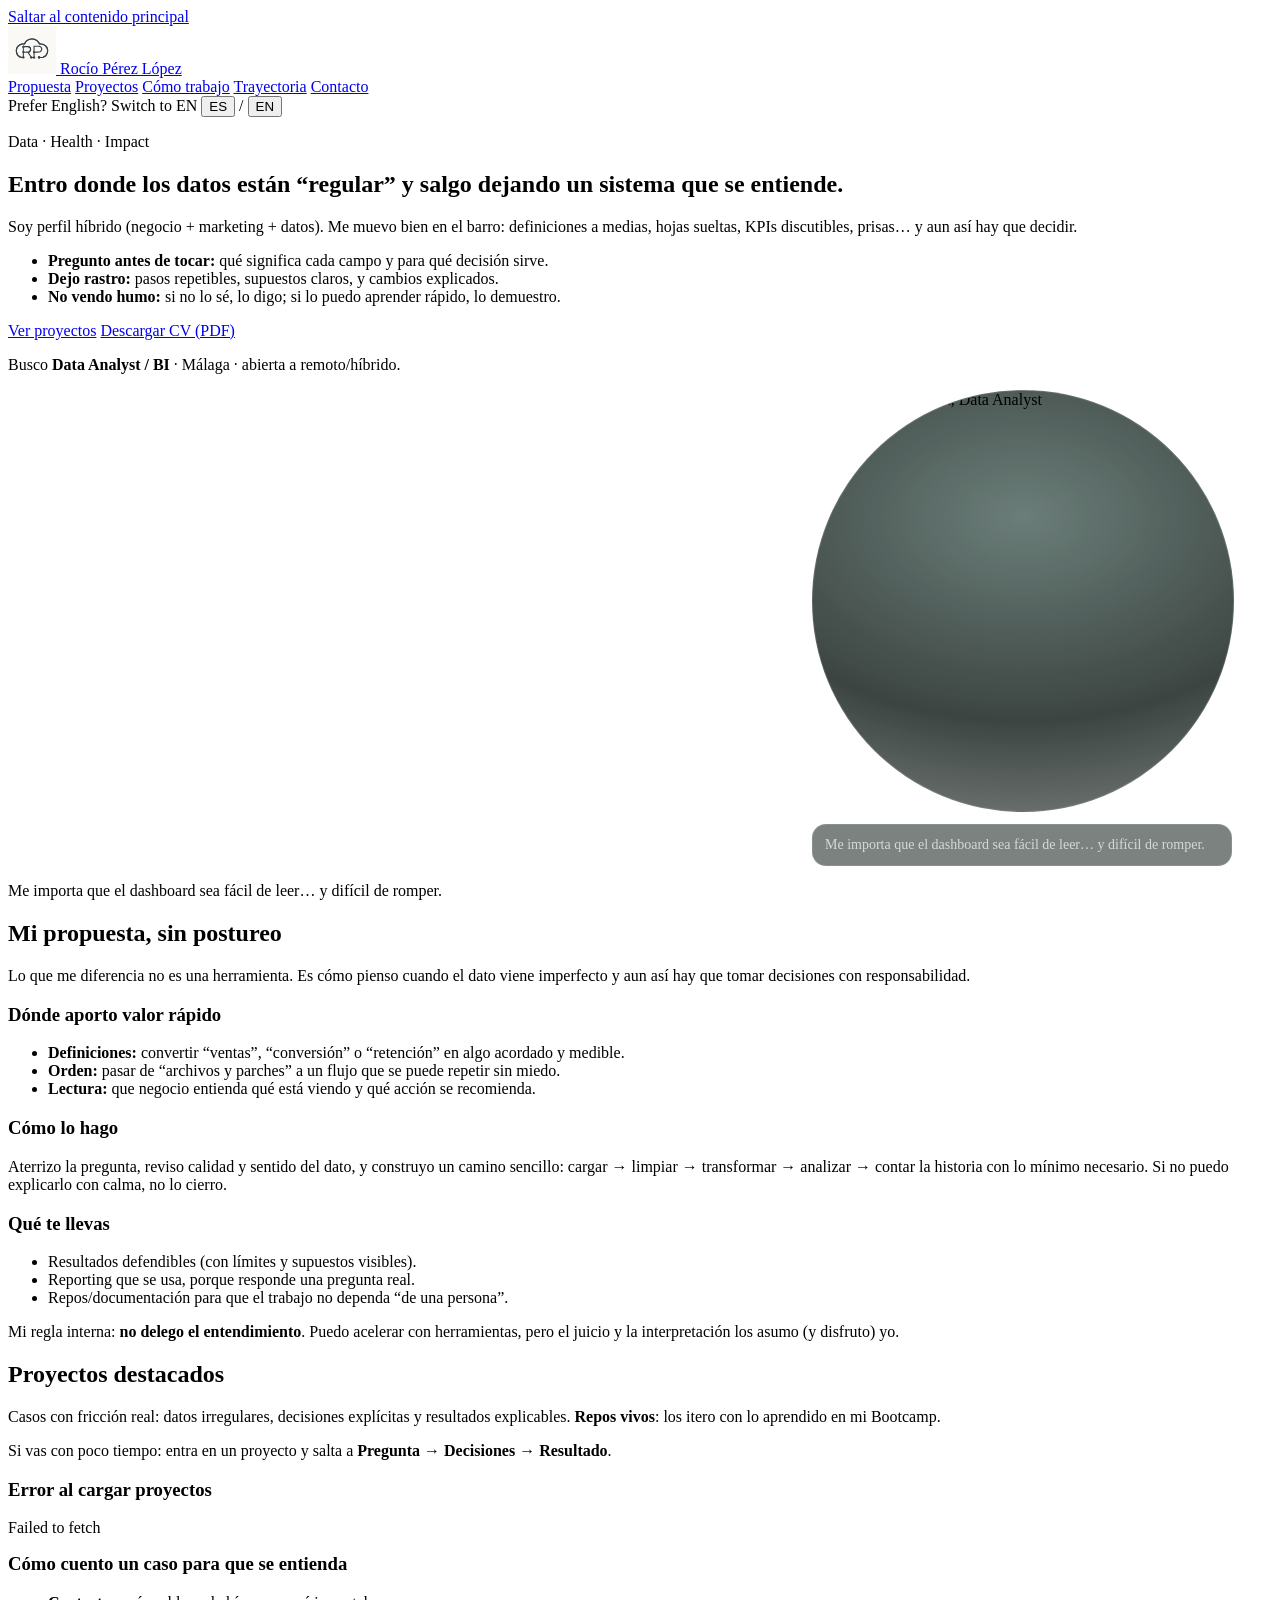
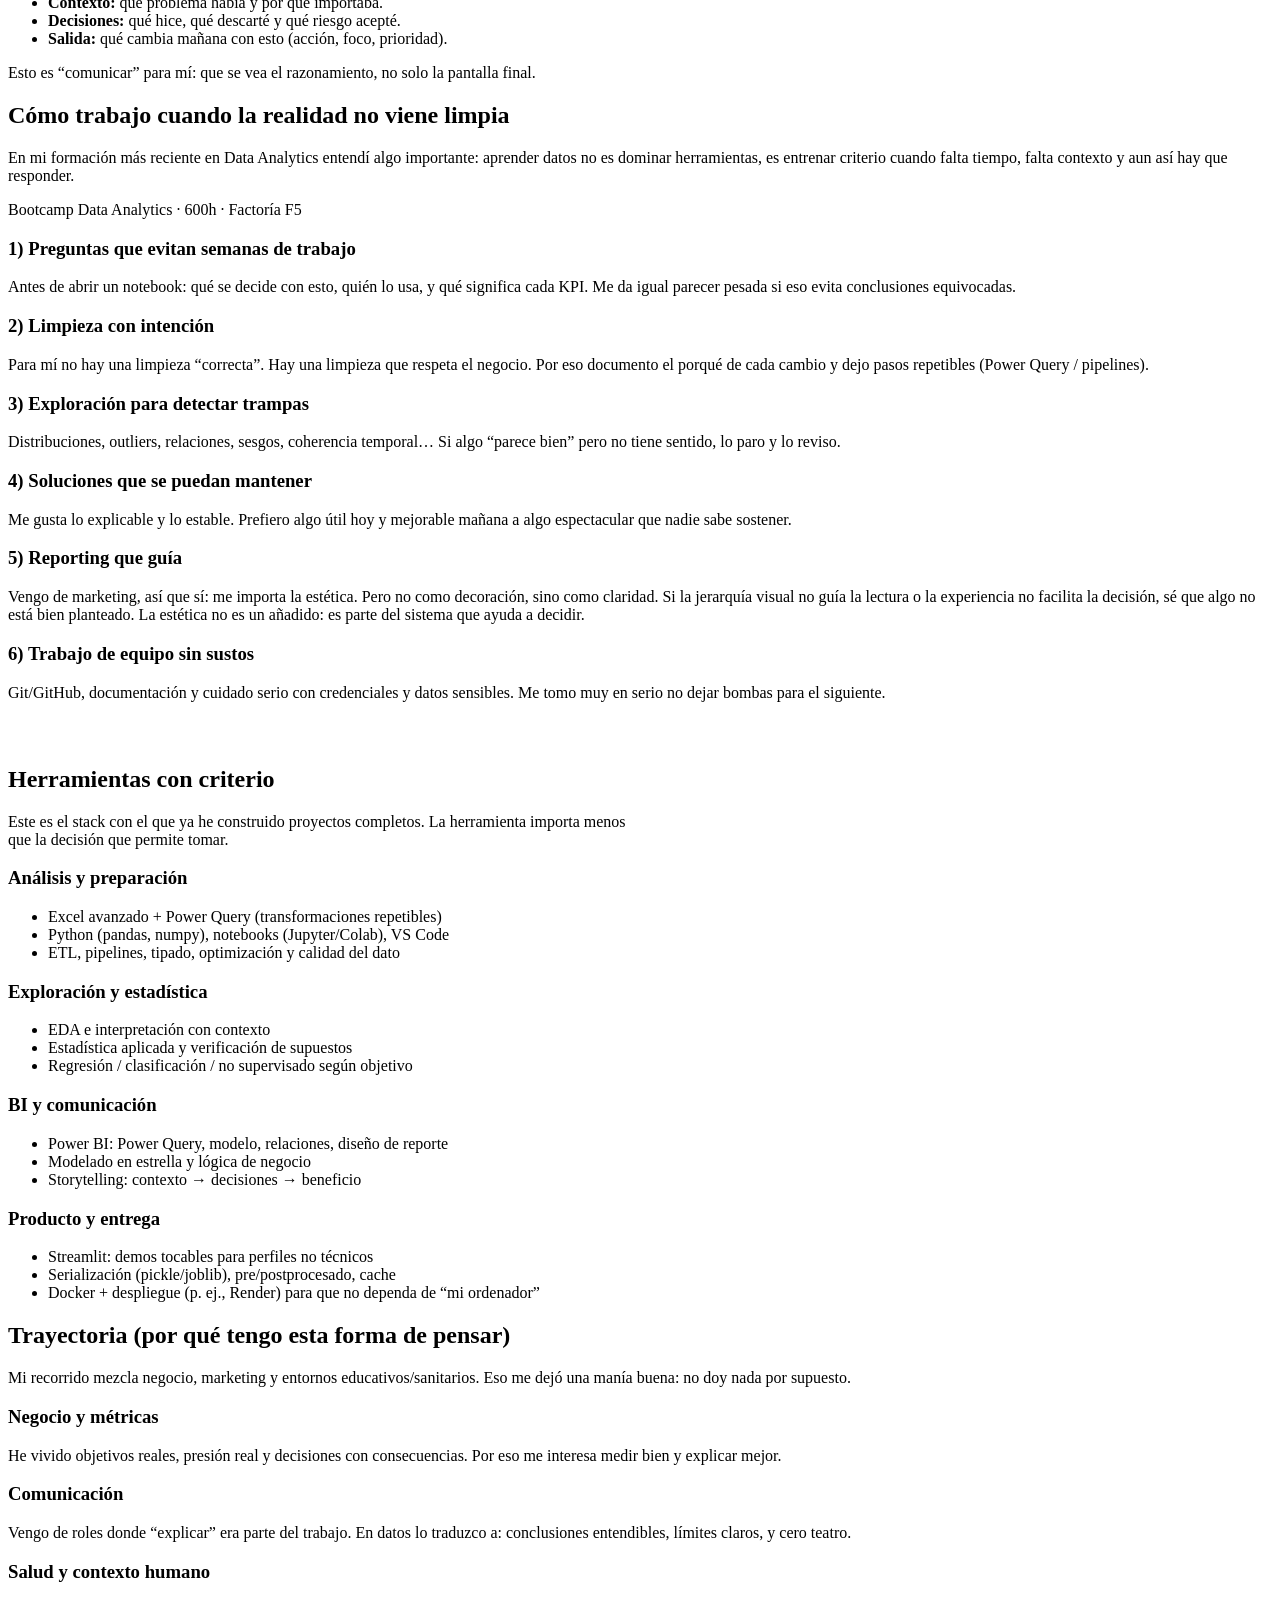
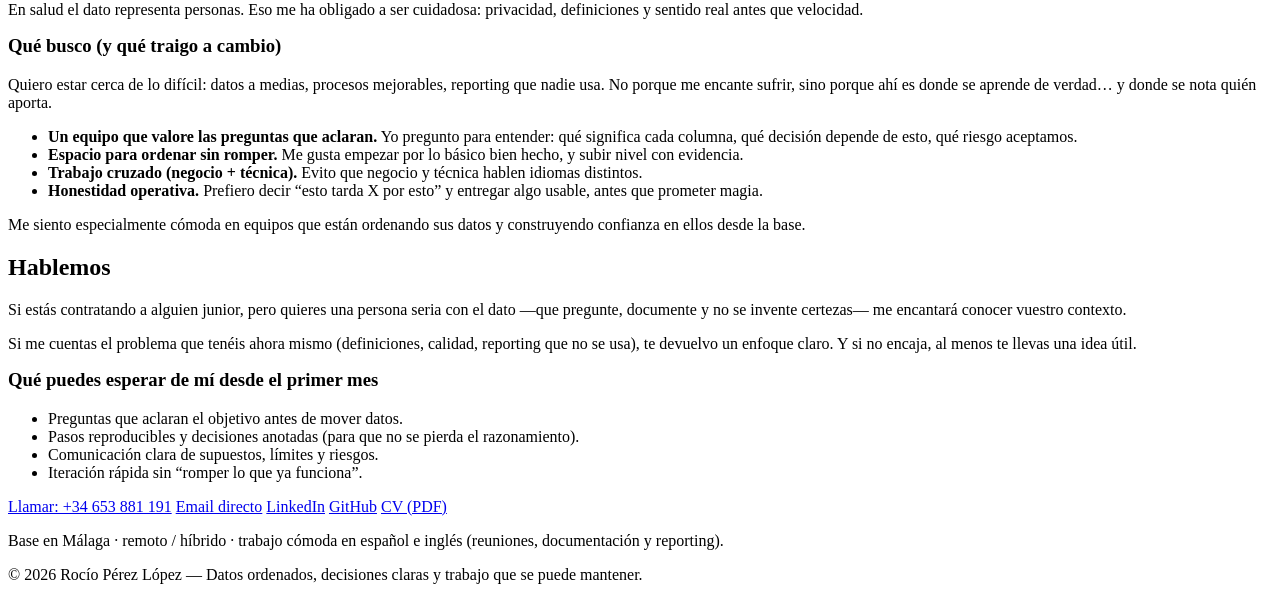
==== index.html @ 05824e70 "revert: restore previous layout structure for stack section" ====
<!doctype html>
<html lang="es" dir="ltr">
<head>
  <meta charset="utf-8" />
  <meta name="viewport" content="width=device-width,initial-scale=1" />

  <!-- Primary SEO -->
<title>Rocío Pérez López | Data & BI · Criterio · Decisión</title>

<meta
  name="description"
  content="Portfolio de Rocío Pérez López. Ordeno datos imperfectos para convertirlos en decisiones claras: definiciones, trazabilidad, reporting usable y entregables mantenibles."
/>

<meta property="og:type" content="website" />
<meta property="og:title" content="Rocío Pérez López | Data & BI · Criterio · Decisión" />
<meta
  property="og:description"
  content="Ordeno datos imperfectos para convertirlos en decisiones claras: definiciones, trazabilidad, reporting usable y entregables mantenibles."
/>
<meta property="og:url" content="https://rociointhecloud.github.io/" />
<meta property="og:image" content="assets/og-rocio-perez.png" />
<meta name="twitter:card" content="summary_large_image" />

  <!-- Fonts -->
  <link rel="preconnect" href="https://fonts.googleapis.com" />
  <link rel="preconnect" href="https://fonts.gstatic.com" crossorigin />
  <link
    href="https://fonts.googleapis.com/css2?family=Inter:wght@400;500;600;700&display=swap"
    rel="stylesheet"
  />

  <!-- Icons -->
  <link rel="icon" href="assets/rocio-data-analytics-logo.png" type="image/png" />
  <link rel="apple-touch-icon" href="assets/rocio-data-analytics-logo.png" />

  <!-- Styles -->
  <link rel="stylesheet" href="styles.css" />

  <!-- Small UX: anchor offset for sticky header -->
  <style>
    :target { scroll-margin-top: 96px; }
  </style>
</head>

<body>
  <a class="skip-link" href="#main" data-i18n="a11y.skip">Saltar al contenido principal</a>

  <header class="site-header" role="banner">
    <nav class="nav" aria-label="Navegación principal">
      <a class="brand" href="#top" aria-label="Ir al inicio" data-i18n-aria="brand.home">
        <picture class="brand-mark" aria-hidden="true">
          <source srcset="assets/rocio-data-analytics-logo.svg" type="image/svg+xml" />
          <img src="assets/rocio-data-analytics-logo.png" alt="" width="48" height="48" />
        </picture>
        <span>Rocío Pérez López</span>
      </a>

      <div class="nav-actions">
        <!-- NAV LINKS -->
        <a class="nav-link" href="#propuesta" data-i18n="nav.propuesta">Propuesta</a>
        <a class="nav-link" href="#proyectos" data-i18n="nav.proyectos">Proyectos</a>
        <a class="nav-link" href="#forma-de-trabajar" data-i18n="nav.comoTrabajo">Cómo trabajo</a>
        <a class="nav-link" href="#trayectoria" data-i18n="nav.trayectoria">Trayectoria</a>
        <a class="nav-link" href="#contacto" data-i18n="nav.contacto">Contacto</a>

        <!-- LANGUAGE SWITCH (visible + accessible) -->
        <div class="lang-switch" role="group" aria-label="Idioma / Language">
          <span class="lang-hint muted microcopy" data-i18n="lang.hint">
            Prefer English? Switch to EN
          </span>

          <button
            type="button"
            class="lang-btn"
            data-lang="es"
            aria-pressed="true"
            aria-label="Cambiar idioma a español"
            data-i18n-aria="lang.toEs"
          >
            ES
          </button>

          <span class="lang-sep" aria-hidden="true">/</span>

          <button
            type="button"
            class="lang-btn"
            data-lang="en"
            aria-pressed="false"
            aria-label="Switch language to English"
            data-i18n-aria="lang.toEn"
          >
            EN
          </button>
        </div>
      </div>
    </nav>
  </header>

  <main id="main" tabindex="-1">

    <!-- HERO -->
    <section id="top" class="section hero" aria-labelledby="hero-title">
      <div class="container hero-grid">

        <div class="hero-left">
          <p class="eyebrow" data-i18n="hero.eyebrow">Data · Health · Impact</p>

          <h1 id="hero-title" class="h1" data-i18n="hero.title">
            Entro donde los datos están “regular” y salgo dejando un sistema que se entiende.
          </h1>

          <p class="lead" data-i18n="hero.lead">
            Soy perfil híbrido (negocio + marketing + datos). Me muevo bien en el barro:
            definiciones a medias, hojas sueltas, KPIs discutibles, prisas… y aun así hay que decidir.
          </p>

          <ul class="hero-highlights" aria-label="Señales rápidas" data-i18n-aria="hero.highlightsLabel">
            <li data-i18n="hero.h1">
              <strong>Pregunto antes de tocar:</strong> qué significa cada campo y para qué decisión sirve.
            </li>
            <li data-i18n="hero.h2">
              <strong>Dejo rastro:</strong> pasos repetibles, supuestos claros, y cambios explicados.
            </li>
            <li data-i18n="hero.h3">
              <strong>No vendo humo:</strong> si no lo sé, lo digo; si lo puedo aprender rápido, lo demuestro.
            </li>
          </ul>

          <div class="cta-row" role="group" aria-label="Acciones principales" data-i18n-aria="hero.ctaLabel">
            <a class="btn btn-primary" href="#proyectos" data-i18n="hero.ctaProjects">Ver proyectos</a>
            <a
              class="btn btn-ghost"
              href="assets/Rocio_Perez_Data_Analyst_CV.pdf"
              target="_blank"
              rel="noopener"
              data-i18n="hero.ctaCv"
            >
              Descargar CV (PDF)
            </a>
          </div>

          <p class="muted microcopy" data-i18n="hero.availability">
            Busco <strong>Data Analyst / BI</strong> · Málaga · abierta a remoto/híbrido.
          </p>
        </div>

        <div class="hero-right">
  <figure class="hero-figure hero-figure--profile">
    <img
      src="assets/rocio-perez-profile.png"
      width="840"
      height="1050"
      alt="Rocío Pérez López, Data Analyst"
      class="profile-photo"
      loading="eager"
      decoding="async"
    />

    <figcaption class="muted microcopy" data-i18n="hero.caption">
      Me importa que el dashboard sea fácil de leer… y difícil de romper.
    </figcaption>
  </figure>
</div>

            <figcaption class="muted microcopy" data-i18n="hero.caption">
              Me importa que el dashboard sea fácil de leer… y difícil de romper.
            </figcaption>
          </figure>
        </div>

      </div>
    </section>

    <!-- PROPUESTA -->
    <section id="propuesta" class="section alt" aria-labelledby="propuesta-title">
      <div class="container">
        <header class="section-head">
          <h2 id="propuesta-title" class="h2" data-i18n="value.title">Mi propuesta, sin postureo</h2>
          <p class="subhead" data-i18n="value.subhead">
            Lo que me diferencia no es una herramienta. Es cómo pienso cuando el dato viene imperfecto
            y aun así hay que tomar decisiones con responsabilidad.
          </p>
        </header>

        <div class="story-grid">

          <article class="card">
            <h3 class="h3" data-i18n="value.card1.title">Dónde aporto valor rápido</h3>
            <ul>
              <li data-i18n="value.card1.li1"><strong>Definiciones:</strong> convertir “ventas”, “conversión” o “retención” en algo acordado y medible.</li>
              <li data-i18n="value.card1.li2"><strong>Orden:</strong> pasar de “archivos y parches” a un flujo que se puede repetir sin miedo.</li>
              <li data-i18n="value.card1.li3"><strong>Lectura:</strong> que negocio entienda qué está viendo y qué acción se recomienda.</li>
            </ul>
          </article>

          <article class="card">
            <h3 class="h3" data-i18n="value.card2.title">Cómo lo hago</h3>
            <p data-i18n="value.card2.body">
              Aterrizo la pregunta, reviso calidad y sentido del dato, y construyo un camino sencillo:
              cargar → limpiar → transformar → analizar → contar la historia con lo mínimo necesario.
              Si no puedo explicarlo con calma, no lo cierro.
            </p>
          </article>

          <article class="card">
            <h3 class="h3" data-i18n="value.card3.title">Qué te llevas</h3>
            <ul>
              <li data-i18n="value.card3.li1">Resultados defendibles (con límites y supuestos visibles).</li>
              <li data-i18n="value.card3.li2">Reporting que se usa, porque responde una pregunta real.</li>
              <li data-i18n="value.card3.li3">Repos/documentación para que el trabajo no dependa “de una persona”.</li>
            </ul>
          </article>

        </div>

        <div class="callout" role="note" aria-label="Principio de trabajo" data-i18n-aria="value.calloutLabel">
          <p class="lead" style="margin:0;" data-i18n="value.callout">
            Mi regla interna: <strong>no delego el entendimiento</strong>.
            Puedo acelerar con herramientas, pero el juicio y la interpretación los asumo (y disfruto) yo.
          </p>
        </div>
      </div>
    </section>

    <!-- PROYECTOS -->
    <section id="proyectos" class="section" aria-labelledby="proyectos-title">
      <div class="container">
        <header class="section-head">
          <h2 id="proyectos-title" class="h2" data-i18n="projects.title">Proyectos destacados</h2>
          <p class="subhead" data-i18n="projects.subhead">
            Casos con fricción real: datos irregulares, decisiones explícitas y resultados explicables.
            <strong>Repos vivos</strong>: los itero con lo aprendido en mi Bootcamp.
          </p>
          <p class="muted microcopy" data-i18n="projects.microcopy">
            Si vas con poco tiempo: entra en un proyecto y salta a <strong>Pregunta → Decisiones → Resultado</strong>.
          </p>
        </header>

        <div id="projectsGrid" class="grid" aria-live="polite"></div>

        <div class="callout" role="note" aria-label="Cómo cuento mis casos" data-i18n-aria="projects.calloutLabel">
          <h3 class="h3" style="margin-top:0;" data-i18n="projects.calloutTitle">Cómo cuento un caso para que se entienda</h3>
          <ul>
            <li data-i18n="projects.calloutLi1"><strong>Contexto:</strong> qué problema había y por qué importaba.</li>
            <li data-i18n="projects.calloutLi2"><strong>Decisiones:</strong> qué hice, qué descarté y qué riesgo acepté.</li>
            <li data-i18n="projects.calloutLi3"><strong>Salida:</strong> qué cambia mañana con esto (acción, foco, prioridad).</li>
          </ul>
          <p class="muted microcopy" style="margin-bottom:0;" data-i18n="projects.calloutNote">
            Esto es “comunicar” para mí: que se vea el razonamiento, no solo la pantalla final.
          </p>
        </div>
      </div>
    </section>

    <!-- CÓMO TRABAJO -->
    <section id="forma-de-trabajar" class="section alt" aria-labelledby="forma-title">
      <div class="container">
        <header class="section-head">
          <h2 id="forma-title" class="h2" data-i18n="work.title">
  Cómo trabajo cuando la realidad no viene limpia
</h2>

<p class="subhead" data-i18n="work.subhead">
  En mi formación más reciente en Data Analytics entendí algo importante:
  aprender datos no es dominar herramientas, es entrenar criterio cuando falta tiempo,
  falta contexto y aun así hay que responder.
</p>

<p class="muted microcopy" data-i18n="work.footnote">
  Bootcamp Data Analytics · 600h · Factoría F5
</p>
        </header>

        <div class="story-grid">

          <article class="card">
            <h3 class="h3" data-i18n="work.card1.title">1) Preguntas que evitan semanas de trabajo</h3>
            <p data-i18n="work.card1.body">
              Antes de abrir un notebook: qué se decide con esto, quién lo usa, y qué significa cada KPI.
              Me da igual parecer pesada si eso evita conclusiones equivocadas.
            </p>
          </article>

          <article class="card">
            <h3 class="h3" data-i18n="work.card2.title">2) Limpieza con intención</h3>
            <p data-i18n="work.card2.body">
              Para mí no hay una limpieza “correcta”. Hay una limpieza que respeta el negocio.
              Por eso documento el porqué de cada cambio y dejo pasos repetibles (Power Query / pipelines).
            </p>
          </article>

          <article class="card">
            <h3 class="h3" data-i18n="work.card3.title">3) Exploración para detectar trampas</h3>
            <p data-i18n="work.card3.body">
              Distribuciones, outliers, relaciones, sesgos, coherencia temporal…
              Si algo “parece bien” pero no tiene sentido, lo paro y lo reviso.
            </p>
          </article>

          <article class="card">
            <h3 class="h3" data-i18n="work.card4.title">4) Soluciones que se puedan mantener</h3>
            <p data-i18n="work.card4.body">
              Me gusta lo explicable y lo estable. Prefiero algo útil hoy y mejorable mañana
              a algo espectacular que nadie sabe sostener.
            </p>
          </article>

          <article class="card">
  <h3 class="h3" data-i18n="work.card5.title">5) Reporting que guía</h3>
  <p data-i18n="work.card5.body">
    Vengo de marketing, así que sí: me importa la estética.
    Pero no como decoración, sino como claridad.
    Si la jerarquía visual no guía la lectura o la experiencia no facilita la decisión,
    sé que algo no está bien planteado.
    La estética no es un añadido: es parte del sistema que ayuda a decidir.
  </p>
</article>

          <article class="card">
            <h3 class="h3" data-i18n="work.card6.title">6) Trabajo de equipo sin sustos</h3>
            <p data-i18n="work.card6.body">
              Git/GitHub, documentación y cuidado serio con credenciales y datos sensibles.
              Me tomo muy en serio no dejar bombas para el siguiente.
            </p>
          </article>

        </div>
      </div>
    </section>

    <h2 id="stack-title" class="h2">
  Herramientas con criterio
</h2>

<p class="subhead">
  Este es el stack con el que ya he construido proyectos completos.
  La herramienta importa menos que la decisión que permite tomar.
</p>

        <div class="story-grid">

          <article class="card">
            <h3 class="h3" data-i18n="stack.card1.title">Análisis y preparación</h3>
            <ul>
              <li data-i18n="stack.card1.li1">Excel avanzado + Power Query (transformaciones repetibles)</li>
              <li data-i18n="stack.card1.li2">Python (pandas, numpy), notebooks (Jupyter/Colab), VS Code</li>
              <li data-i18n="stack.card1.li3">ETL, pipelines, tipado, optimización y calidad del dato</li>
            </ul>
          </article>

          <article class="card">
            <h3 class="h3" data-i18n="stack.card2.title">Exploración y estadística</h3>
            <ul>
              <li data-i18n="stack.card2.li1">EDA e interpretación con contexto</li>
              <li data-i18n="stack.card2.li2">Estadística aplicada y verificación de supuestos</li>
              <li data-i18n="stack.card2.li3">Regresión / clasificación / no supervisado según objetivo</li>
            </ul>
          </article>

          <article class="card">
            <h3 class="h3" data-i18n="stack.card3.title">BI y comunicación</h3>
            <ul>
              <li data-i18n="stack.card3.li1">Power BI: Power Query, modelo, relaciones, diseño de reporte</li>
              <li data-i18n="stack.card3.li2">Modelado en estrella y lógica de negocio</li>
              <li data-i18n="stack.card3.li3">Storytelling: contexto → decisiones → beneficio</li>
            </ul>
          </article>

          <article class="card">
            <h3 class="h3" data-i18n="stack.card4.title">Producto y entrega</h3>
            <ul>
              <li data-i18n="stack.card4.li1">Streamlit: demos tocables para perfiles no técnicos</li>
              <li data-i18n="stack.card4.li2">Serialización (pickle/joblib), pre/postprocesado, cache</li>
              <li data-i18n="stack.card4.li3">Docker + despliegue (p. ej., Render) para que no dependa de “mi ordenador”</li>
            </ul>
          </article>

        </div>
      </div>
    </section>

    <!-- TRAYECTORIA -->
    <section id="trayectoria" class="section alt" aria-labelledby="trayectoria-title">
      <div class="container">
        <header class="section-head">
          <h2 id="trayectoria-title" class="h2" data-i18n="story.title">Trayectoria (por qué tengo esta forma de pensar)</h2>
          <p class="subhead" data-i18n="story.subhead">
            Mi recorrido mezcla negocio, marketing y entornos educativos/sanitarios.
            Eso me dejó una manía buena: no doy nada por supuesto.
          </p>
        </header>

        <div class="story-grid">
          <article class="card">
            <h3 class="h3" data-i18n="story.card1.title">Negocio y métricas</h3>
            <p data-i18n="story.card1.body">
              He vivido objetivos reales, presión real y decisiones con consecuencias.
              Por eso me interesa medir bien y explicar mejor.
            </p>
          </article>

          <article class="card">
            <h3 class="h3" data-i18n="story.card2.title">Comunicación</h3>
            <p data-i18n="story.card2.body">
              Vengo de roles donde “explicar” era parte del trabajo.
              En datos lo traduzco a: conclusiones entendibles, límites claros, y cero teatro.
            </p>
          </article>

          <article class="card">
            <h3 class="h3" data-i18n="story.card3.title">Salud y contexto humano</h3>
            <p data-i18n="story.card3.body">
              En salud el dato representa personas. Eso me ha obligado a ser cuidadosa:
              privacidad, definiciones y sentido real antes que velocidad.
            </p>
          </article>
        </div>

        <div class="callout" role="note" aria-label="Lo que busco en mi siguiente equipo" data-i18n-aria="story.calloutLabel">
          <h3 class="h3" style="margin-top:0;" data-i18n="story.calloutTitle">Qué busco (y qué traigo a cambio)</h3>

          <p class="lead" style="margin:0 0 10px 0;" data-i18n="story.calloutLead">
            Quiero estar cerca de lo difícil: datos a medias, procesos mejorables, reporting que nadie usa.
            No porque me encante sufrir, sino porque ahí es donde se aprende de verdad… y donde se nota quién aporta.
          </p>

          <ul>
            <li data-i18n="story.calloutLi1">
              <strong>Un equipo que valore las preguntas que aclaran.</strong>
              Yo pregunto para entender: qué significa cada columna, qué decisión depende de esto, qué riesgo aceptamos.
            </li>
            <li data-i18n="story.calloutLi2">
              <strong>Espacio para ordenar sin romper.</strong>
              Me gusta empezar por lo básico bien hecho, y subir nivel con evidencia.
            </li>
            <li data-i18n="story.calloutLi3">
              <strong>Trabajo cruzado (negocio + técnica).</strong>
              Evito que negocio y técnica hablen idiomas distintos.
            </li>
            <li data-i18n="story.calloutLi4">
              <strong>Honestidad operativa.</strong>
              Prefiero decir “esto tarda X por esto” y entregar algo usable, antes que prometer magia.
            </li>
          </ul>

          <p class="muted microcopy" style="margin:10px 0 0 0;" data-i18n="story.calloutNote">
            Me siento especialmente cómoda en equipos que están ordenando sus datos y construyendo confianza en ellos desde la base.
          </p>
        </div>
      </div>
    </section>

    <!-- CONTACTO -->
    <section id="contacto" class="section" aria-labelledby="contacto-title">
      <div class="container">
        <header class="section-head">
          <h2 id="contacto-title" class="h2" data-i18n="contact.title">Hablemos</h2>

          <p class="subhead" data-i18n="contact.subhead">
            Si estás contratando a alguien junior, pero quieres una persona seria con el dato —que pregunte,
            documente y no se invente certezas— me encantará conocer vuestro contexto.
          </p>

          <p class="muted microcopy" data-i18n="contact.microcopy">
            Si me cuentas el problema que tenéis ahora mismo (definiciones, calidad, reporting que no se usa),
            te devuelvo un enfoque claro. Y si no encaja, al menos te llevas una idea útil.
          </p>
        </header>

        <div class="callout" role="note" aria-label="Desde el primer mes" data-i18n-aria="contact.calloutLabel">
          <h3 class="h3" style="margin-top:0;" data-i18n="contact.calloutTitle">Qué puedes esperar de mí desde el primer mes</h3>
          <ul>
            <li data-i18n="contact.calloutLi1">Preguntas que aclaran el objetivo antes de mover datos.</li>
            <li data-i18n="contact.calloutLi2">Pasos reproducibles y decisiones anotadas (para que no se pierda el razonamiento).</li>
            <li data-i18n="contact.calloutLi3">Comunicación clara de supuestos, límites y riesgos.</li>
            <li data-i18n="contact.calloutLi4">Iteración rápida sin “romper lo que ya funciona”.</li>
          </ul>
        </div>

        <div class="contact-row" role="group" aria-label="Enlaces de contacto" data-i18n-aria="contact.linksLabel">
          <a class="btn btn-primary" href="tel:+34653881191" data-i18n="contact.call">Llamar: +34 653 881 191</a>
          <a class="btn btn-ghost" href="mailto:rociointhecloud@gmail.com" data-i18n="contact.email">Email directo</a>
          <a class="btn btn-ghost" href="https://www.linkedin.com/in/rperezlopez" target="_blank" rel="noopener" data-i18n="contact.linkedin">LinkedIn</a>
          <a class="btn btn-ghost" href="https://github.com/Rociointhecloud" target="_blank" rel="noopener" data-i18n="contact.github">GitHub</a>
          <a class="btn btn-ghost" href="assets/Rocio_Perez_Data_Analyst_CV.pdf" target="_blank" rel="noopener" data-i18n="contact.cv">CV (PDF)</a>
        </div>

        <p class="muted microcopy" style="margin-top:16px;" data-i18n="contact.footerNote">
          Base en Málaga · remoto / híbrido · trabajo cómoda en español e inglés (reuniones, documentación y reporting).
        </p>
      </div>
    </section>

  </main>

  <footer class="site-footer" role="contentinfo">
    <div class="container footer-inner">
      <p class="muted">
        © <span id="year"></span>
        <span data-i18n="footer.line">Rocío Pérez López — Datos ordenados, decisiones claras y trabajo que se puede mantener.</span>
      </p>
    </div>
  </footer>

  <script src="script.js" defer></script>
  <script>
    (function () {
      var el = document.getElementById("year");
      if (el) el.textContent = String(new Date().getFullYear());
    })();
  </script>
</body>
</html>
---- styles.css ----
/* 1) Stack ("Herramientas"): como no está dentro de .section, le doy aire */
#stack-title{
  margin-top: 64px;
}
#stack-title + .subhead{
  margin-top: 10px;
  margin-bottom: 18px;
  max-width: 78ch;
}

/* 2) HERO profile: que el caption no se recorte y el layout sea estable */
.hero-figure--profile{
  overflow: visible;
  max-width: 420px;
  margin-left: auto;
}

/* Contenedor circular: ya que uso <img> directo */
.hero-figure--profile picture,
.hero-figure--profile > img.profile-photo{
  display: block;
  width: min(360px, 100%);
  margin-left: auto;
  border-radius: 999px;
}

/* Como hay <picture>, lo convierto en burbuja */
.hero-figure--profile picture{
  overflow: hidden;
  border: 1px solid rgba(234,243,240,.14);
  background:
    radial-gradient(520px 340px at 50% 30%, rgba(47,111,94,.22), rgba(18,28,25,.60) 60%, rgba(18,28,25,0) 100%),
    rgba(18,28,25,.55);
  box-shadow: var(--shadow);
}

/* Imagen circular */
.hero-figure--profile img.profile-photo{
  width: 100%;
  height: auto;
  aspect-ratio: 1 / 1;
  object-fit: cover;
  border-radius: 999px;
  padding: 0;
  background:
    radial-gradient(520px 340px at 50% 30%, rgba(47,111,94,.18), transparent 60%);
}

/* Si NO hay <picture>, aplicamos el borde/sombra al propio <img> */
.hero-figure--profile > img.profile-photo{
  border: 1px solid rgba(234,243,240,.14);
  box-shadow: var(--shadow);
  background:
    radial-gradient(520px 340px at 50% 30%, rgba(47,111,94,.22), rgba(18,28,25,.60) 60%, rgba(18,28,25,0) 100%),
    rgba(18,28,25,.55);
}

/* Caption legible y no “tapado” */
.hero-figure--profile figcaption{
  margin-top: 12px;
  padding: 10px 12px;
  border-radius: 14px;
  border: 1px solid rgba(234,243,240,.12);
  background: rgba(18,28,25,.55);
  font-size: 14px;
  line-height: 1.45;
  color: rgba(234,243,240,.78);
}

/* Mobile: centrar */
@media (max-width: 920px){
  .hero-figure--profile{
    margin: 0 auto;
    max-width: 360px;
  }

  .hero-figure--profile picture,
  .hero-figure--profile > img.profile-photo{
    margin: 0 auto;
  }
}
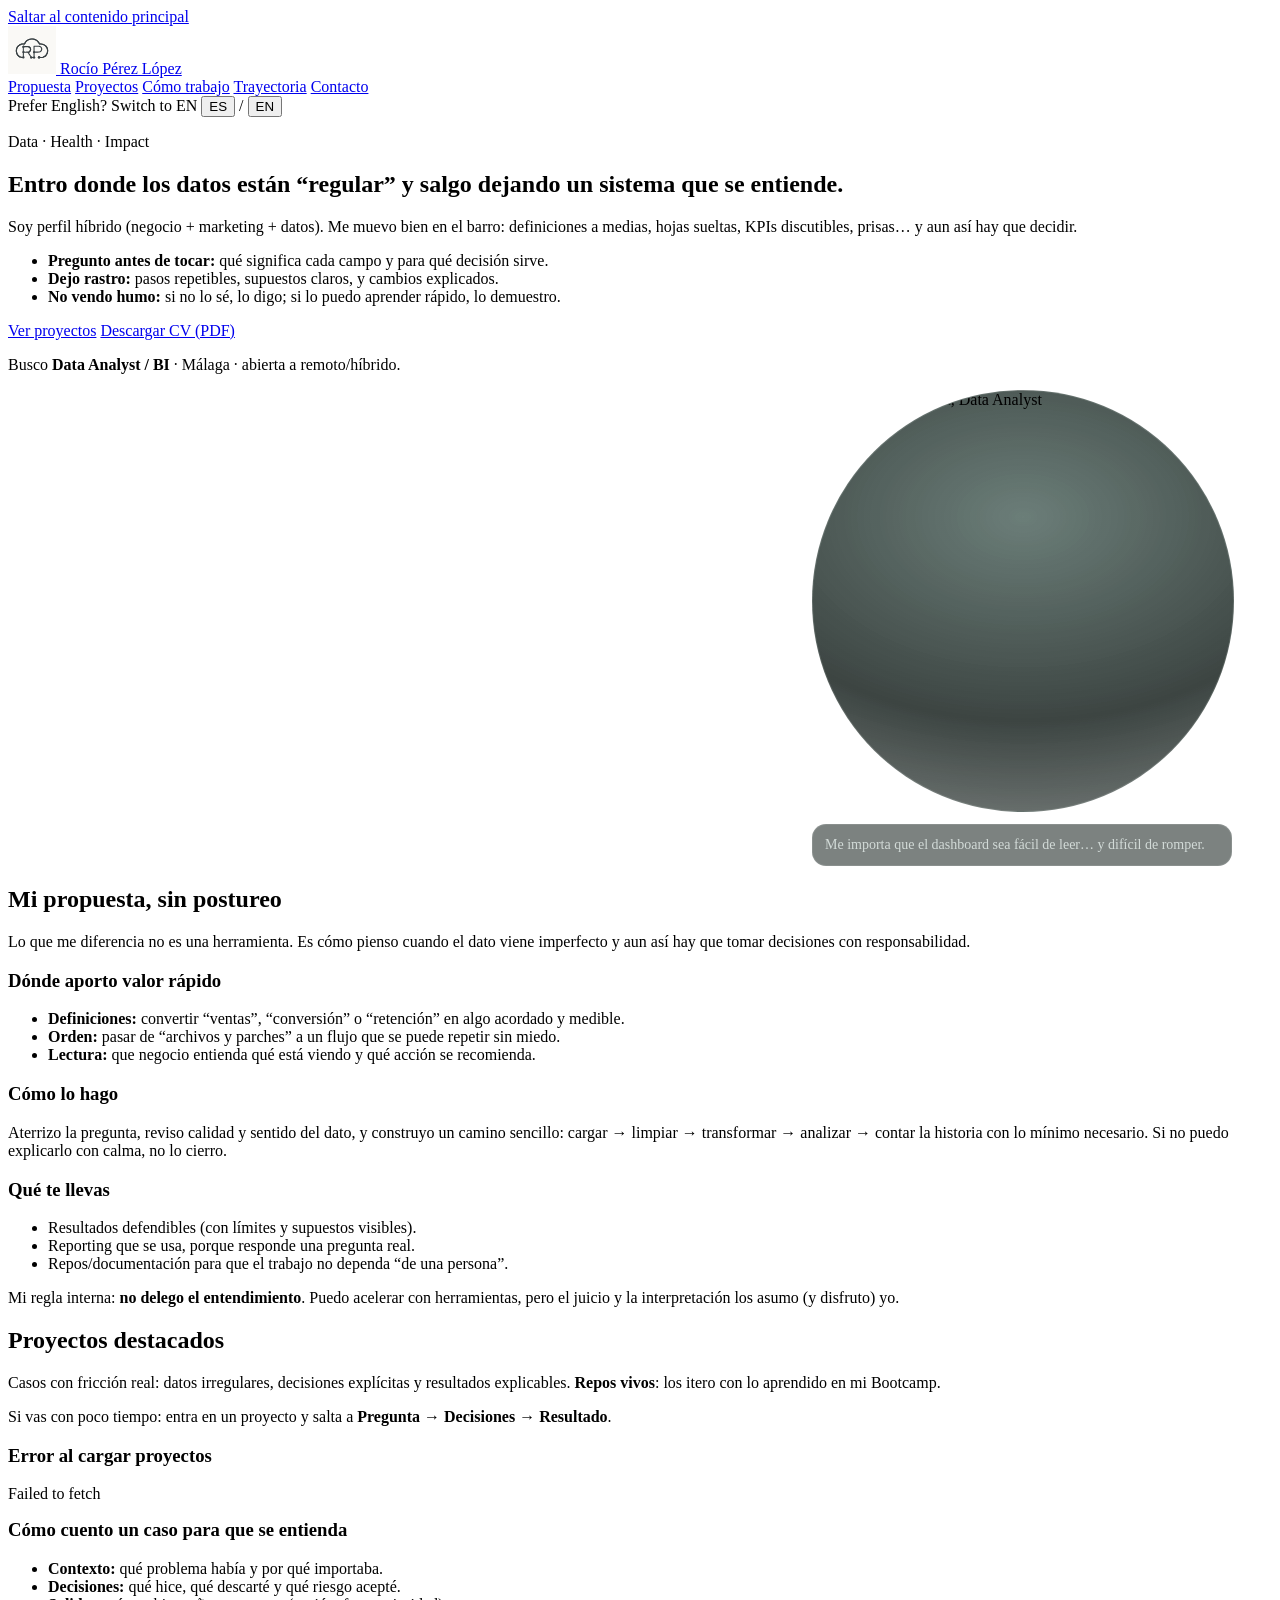
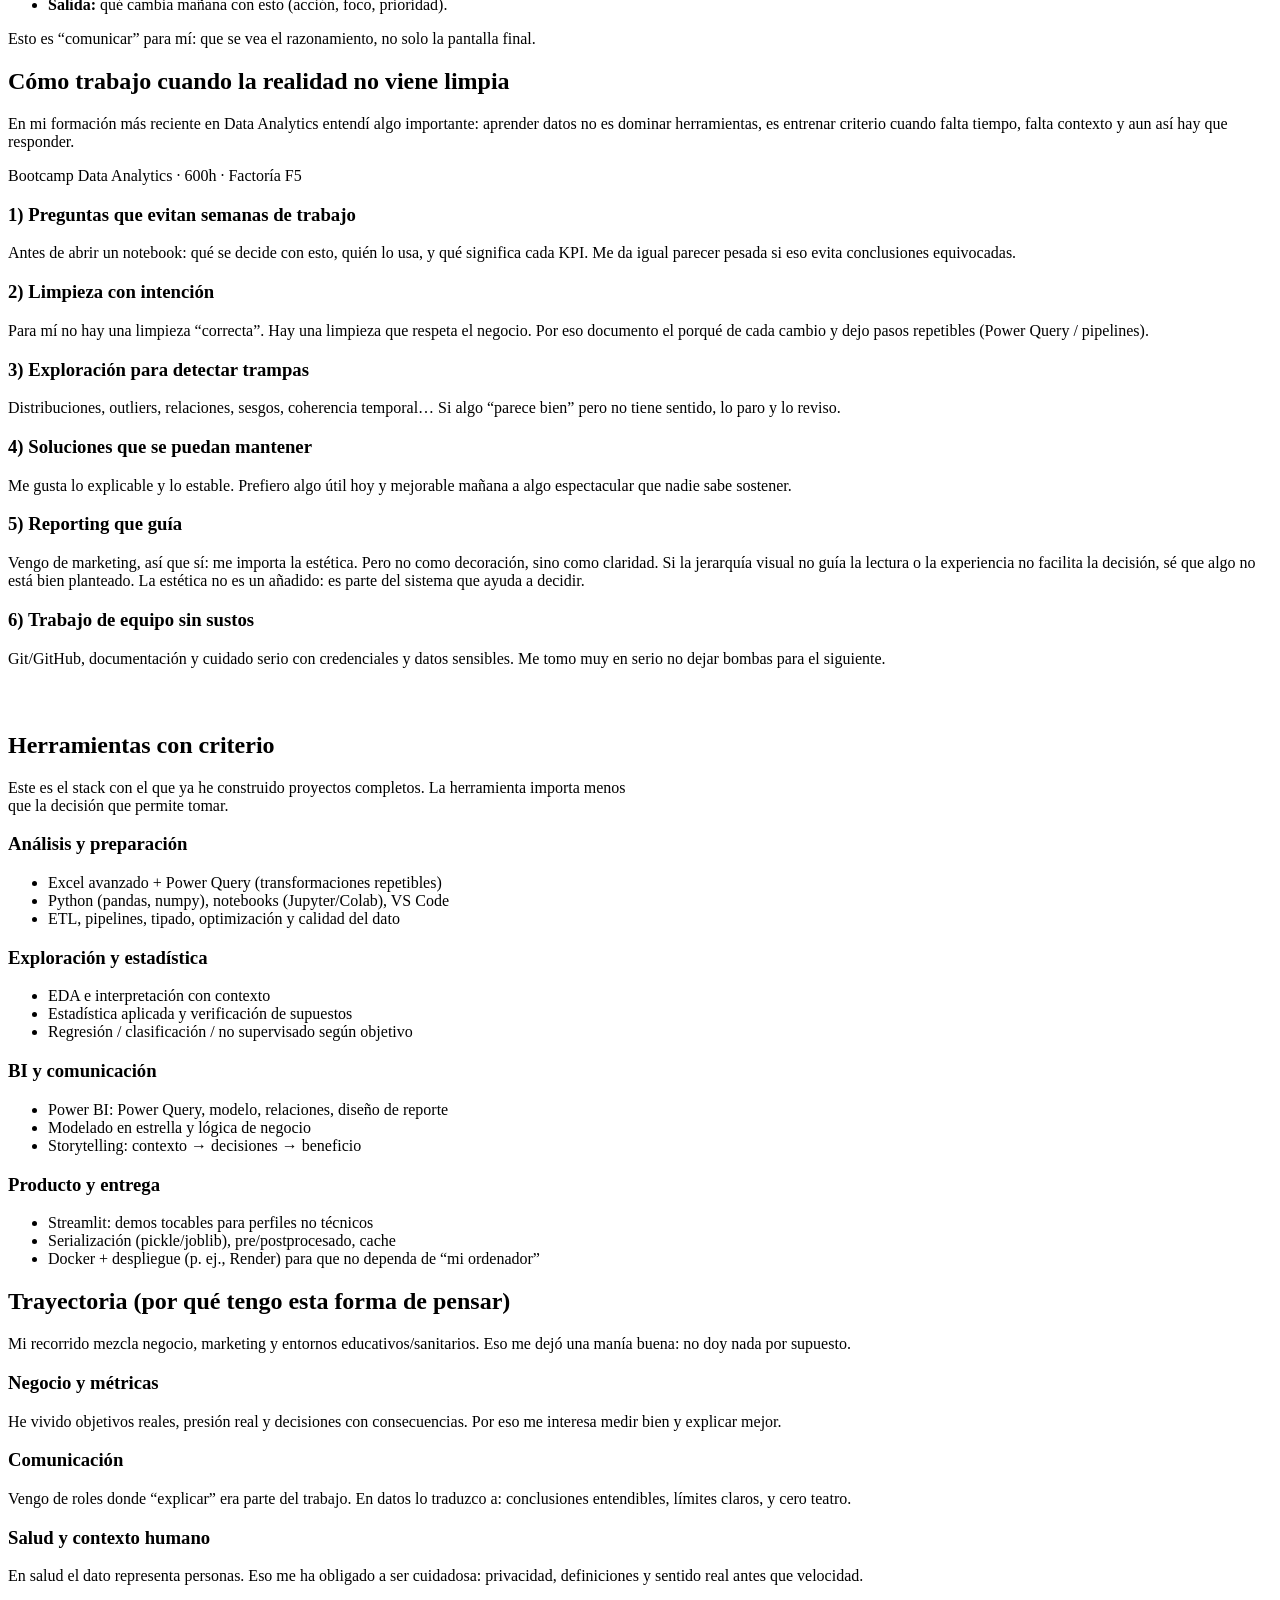
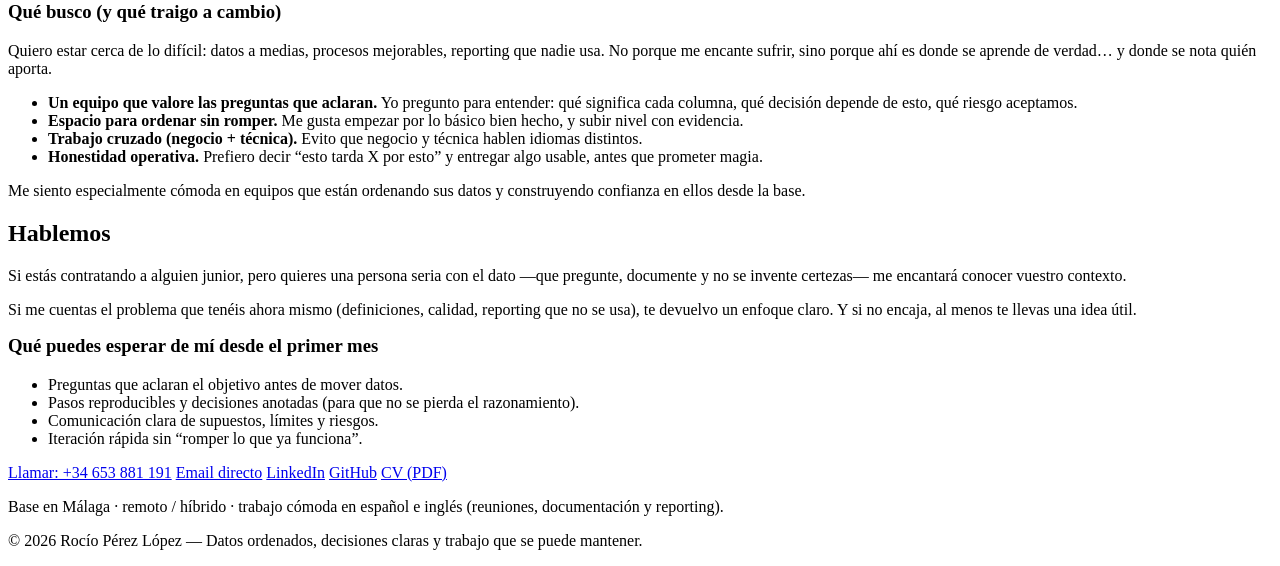
==== commit 258d771d: "fix(layout): repair broken hero markup structure" ====
--- a/index.html
+++ b/index.html
@@ -164,12 +164,6 @@
   </figure>
 </div>
 
-            <figcaption class="muted microcopy" data-i18n="hero.caption">
-              Me importa que el dashboard sea fácil de leer… y difícil de romper.
-            </figcaption>
-          </figure>
-        </div>
-
       </div>
     </section>
 
@@ -330,56 +324,55 @@
       </div>
     </section>
 
-    <h2 id="stack-title" class="h2">
-  Herramientas con criterio
-</h2>
-
-<p class="subhead">
-  Este es el stack con el que ya he construido proyectos completos.
-  La herramienta importa menos que la decisión que permite tomar.
-</p>
-
-        <div class="story-grid">
-
-          <article class="card">
-            <h3 class="h3" data-i18n="stack.card1.title">Análisis y preparación</h3>
-            <ul>
-              <li data-i18n="stack.card1.li1">Excel avanzado + Power Query (transformaciones repetibles)</li>
-              <li data-i18n="stack.card1.li2">Python (pandas, numpy), notebooks (Jupyter/Colab), VS Code</li>
-              <li data-i18n="stack.card1.li3">ETL, pipelines, tipado, optimización y calidad del dato</li>
-            </ul>
-          </article>
-
-          <article class="card">
-            <h3 class="h3" data-i18n="stack.card2.title">Exploración y estadística</h3>
-            <ul>
-              <li data-i18n="stack.card2.li1">EDA e interpretación con contexto</li>
-              <li data-i18n="stack.card2.li2">Estadística aplicada y verificación de supuestos</li>
-              <li data-i18n="stack.card2.li3">Regresión / clasificación / no supervisado según objetivo</li>
-            </ul>
-          </article>
-
-          <article class="card">
-            <h3 class="h3" data-i18n="stack.card3.title">BI y comunicación</h3>
-            <ul>
-              <li data-i18n="stack.card3.li1">Power BI: Power Query, modelo, relaciones, diseño de reporte</li>
-              <li data-i18n="stack.card3.li2">Modelado en estrella y lógica de negocio</li>
-              <li data-i18n="stack.card3.li3">Storytelling: contexto → decisiones → beneficio</li>
-            </ul>
-          </article>
-
-          <article class="card">
-            <h3 class="h3" data-i18n="stack.card4.title">Producto y entrega</h3>
-            <ul>
-              <li data-i18n="stack.card4.li1">Streamlit: demos tocables para perfiles no técnicos</li>
-              <li data-i18n="stack.card4.li2">Serialización (pickle/joblib), pre/postprocesado, cache</li>
-              <li data-i18n="stack.card4.li3">Docker + despliegue (p. ej., Render) para que no dependa de “mi ordenador”</li>
-            </ul>
-          </article>
-
-        </div>
-      </div>
-    </section>
+    <section id="herramientas" class="section" aria-labelledby="stack-title">
+  <div class="container">
+    <header class="section-head">
+      <h2 id="stack-title" class="h2" data-i18n="stack.title">Herramientas con criterio</h2>
+      <p class="subhead" data-i18n="stack.subhead">
+        Este es el stack con el que ya he construido proyectos completos.
+        La herramienta importa menos que la decisión que permite tomar.
+      </p>
+    </header>
+
+    <div class="story-grid">
+      <article class="card">
+        <h3 class="h3" data-i18n="stack.card1.title">Análisis y preparación</h3>
+        <ul>
+          <li data-i18n="stack.card1.li1">Excel avanzado + Power Query (transformaciones repetibles)</li>
+          <li data-i18n="stack.card1.li2">Python (pandas, numpy), notebooks (Jupyter/Colab), VS Code</li>
+          <li data-i18n="stack.card1.li3">ETL, pipelines, tipado, optimización y calidad del dato</li>
+        </ul>
+      </article>
+
+      <article class="card">
+        <h3 class="h3" data-i18n="stack.card2.title">Exploración y estadística</h3>
+        <ul>
+          <li data-i18n="stack.card2.li1">EDA e interpretación con contexto</li>
+          <li data-i18n="stack.card2.li2">Estadística aplicada y verificación de supuestos</li>
+          <li data-i18n="stack.card2.li3">Regresión / clasificación / no supervisado según objetivo</li>
+        </ul>
+      </article>
+
+      <article class="card">
+        <h3 class="h3" data-i18n="stack.card3.title">BI y comunicación</h3>
+        <ul>
+          <li data-i18n="stack.card3.li1">Power BI: Power Query, modelo, relaciones, diseño de reporte</li>
+          <li data-i18n="stack.card3.li2">Modelado en estrella y lógica de negocio</li>
+          <li data-i18n="stack.card3.li3">Storytelling: contexto → decisiones → beneficio</li>
+        </ul>
+      </article>
+
+      <article class="card">
+        <h3 class="h3" data-i18n="stack.card4.title">Producto y entrega</h3>
+        <ul>
+          <li data-i18n="stack.card4.li1">Streamlit: demos tocables para perfiles no técnicos</li>
+          <li data-i18n="stack.card4.li2">Serialización (pickle/joblib), pre/postprocesado, cache</li>
+          <li data-i18n="stack.card4.li3">Docker + despliegue (p. ej., Render) para que no dependa de “mi ordenador”</li>
+        </ul>
+      </article>
+    </div>
+  </div>
+</section>
 
     <!-- TRAYECTORIA -->
     <section id="trayectoria" class="section alt" aria-labelledby="trayectoria-title">
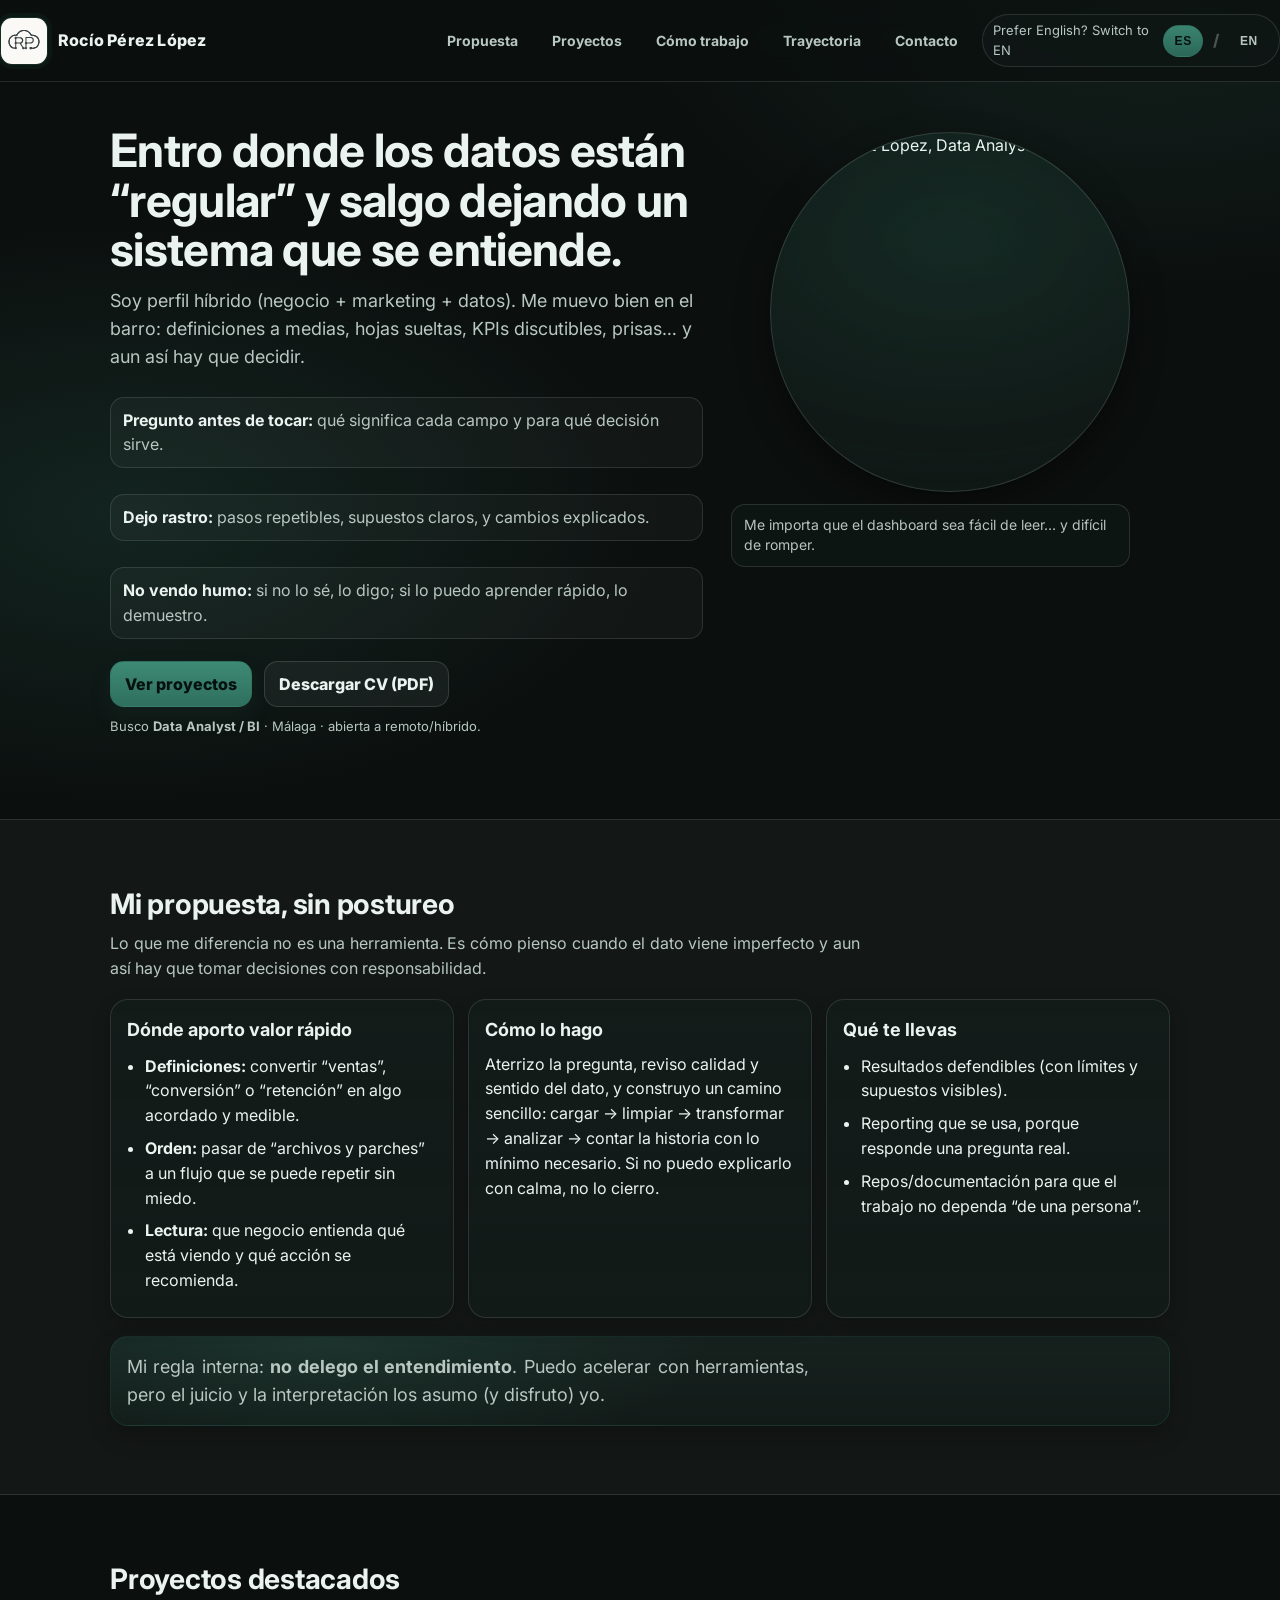
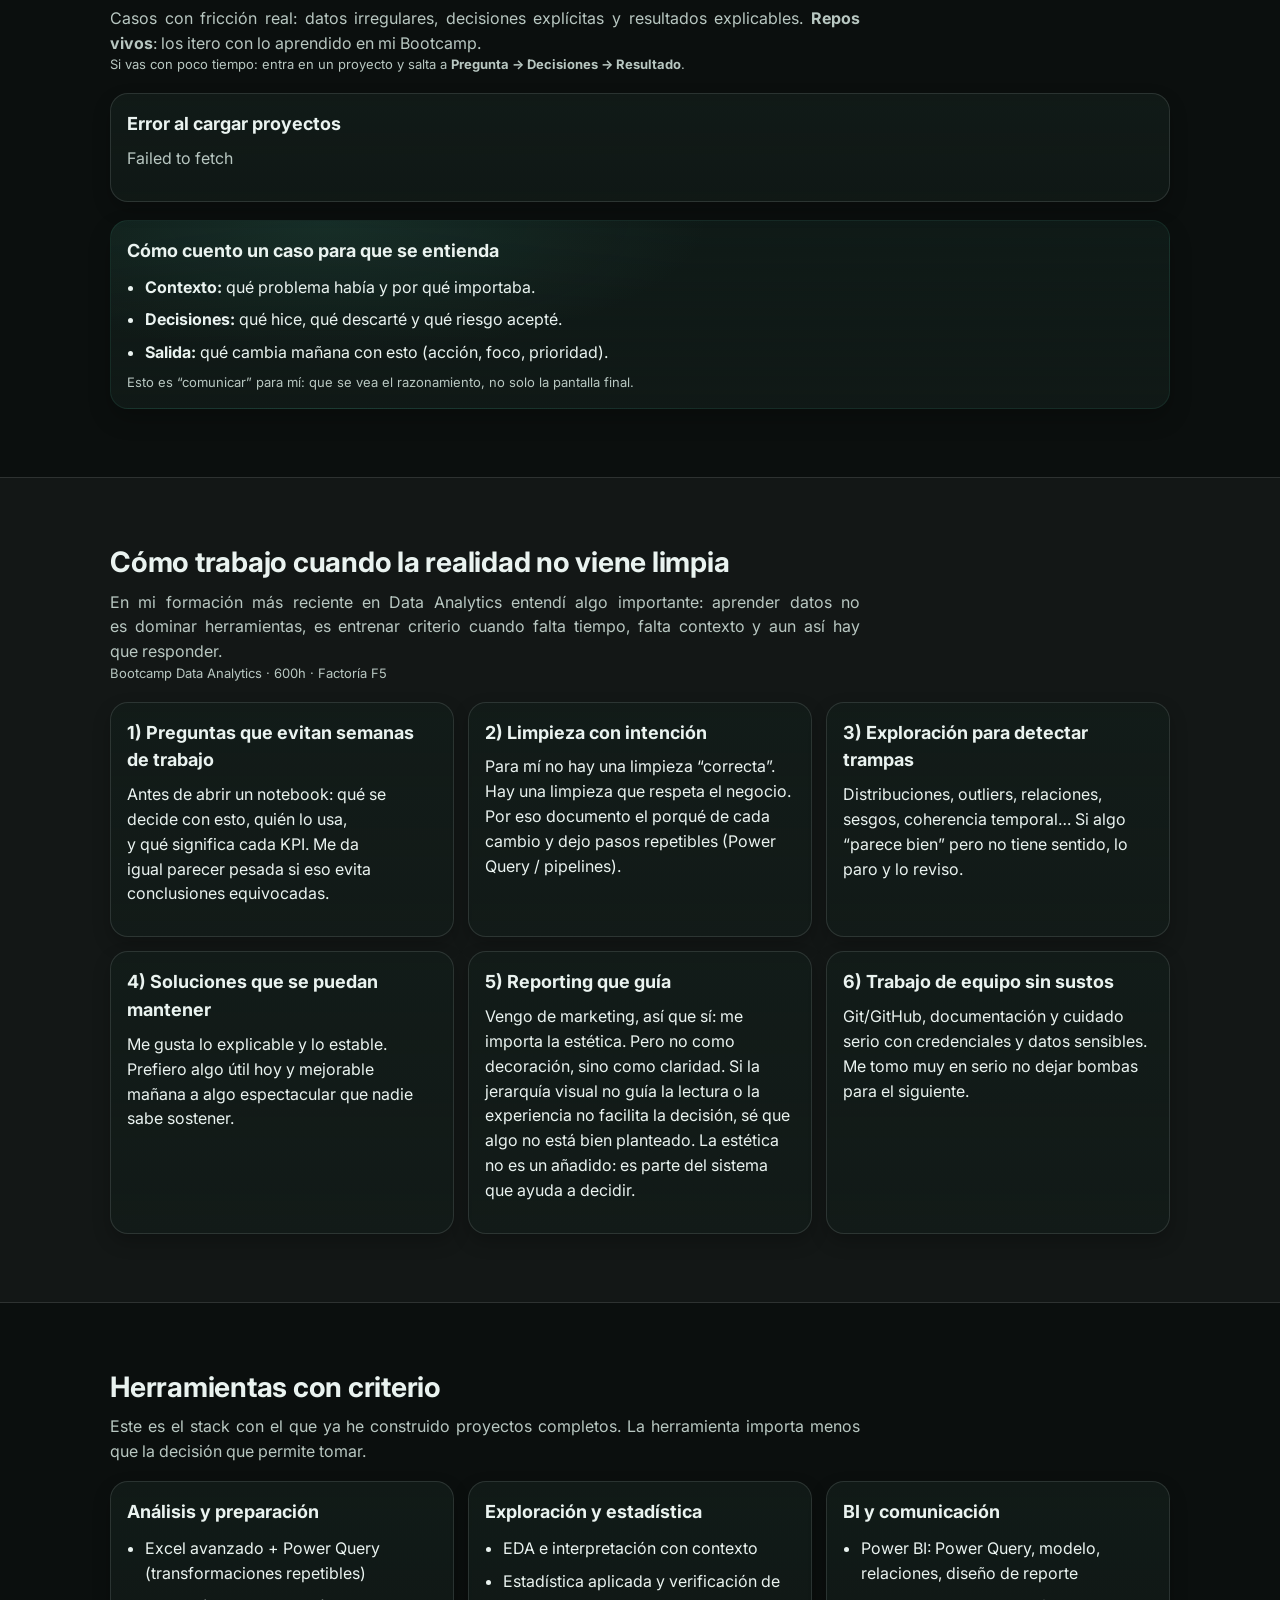
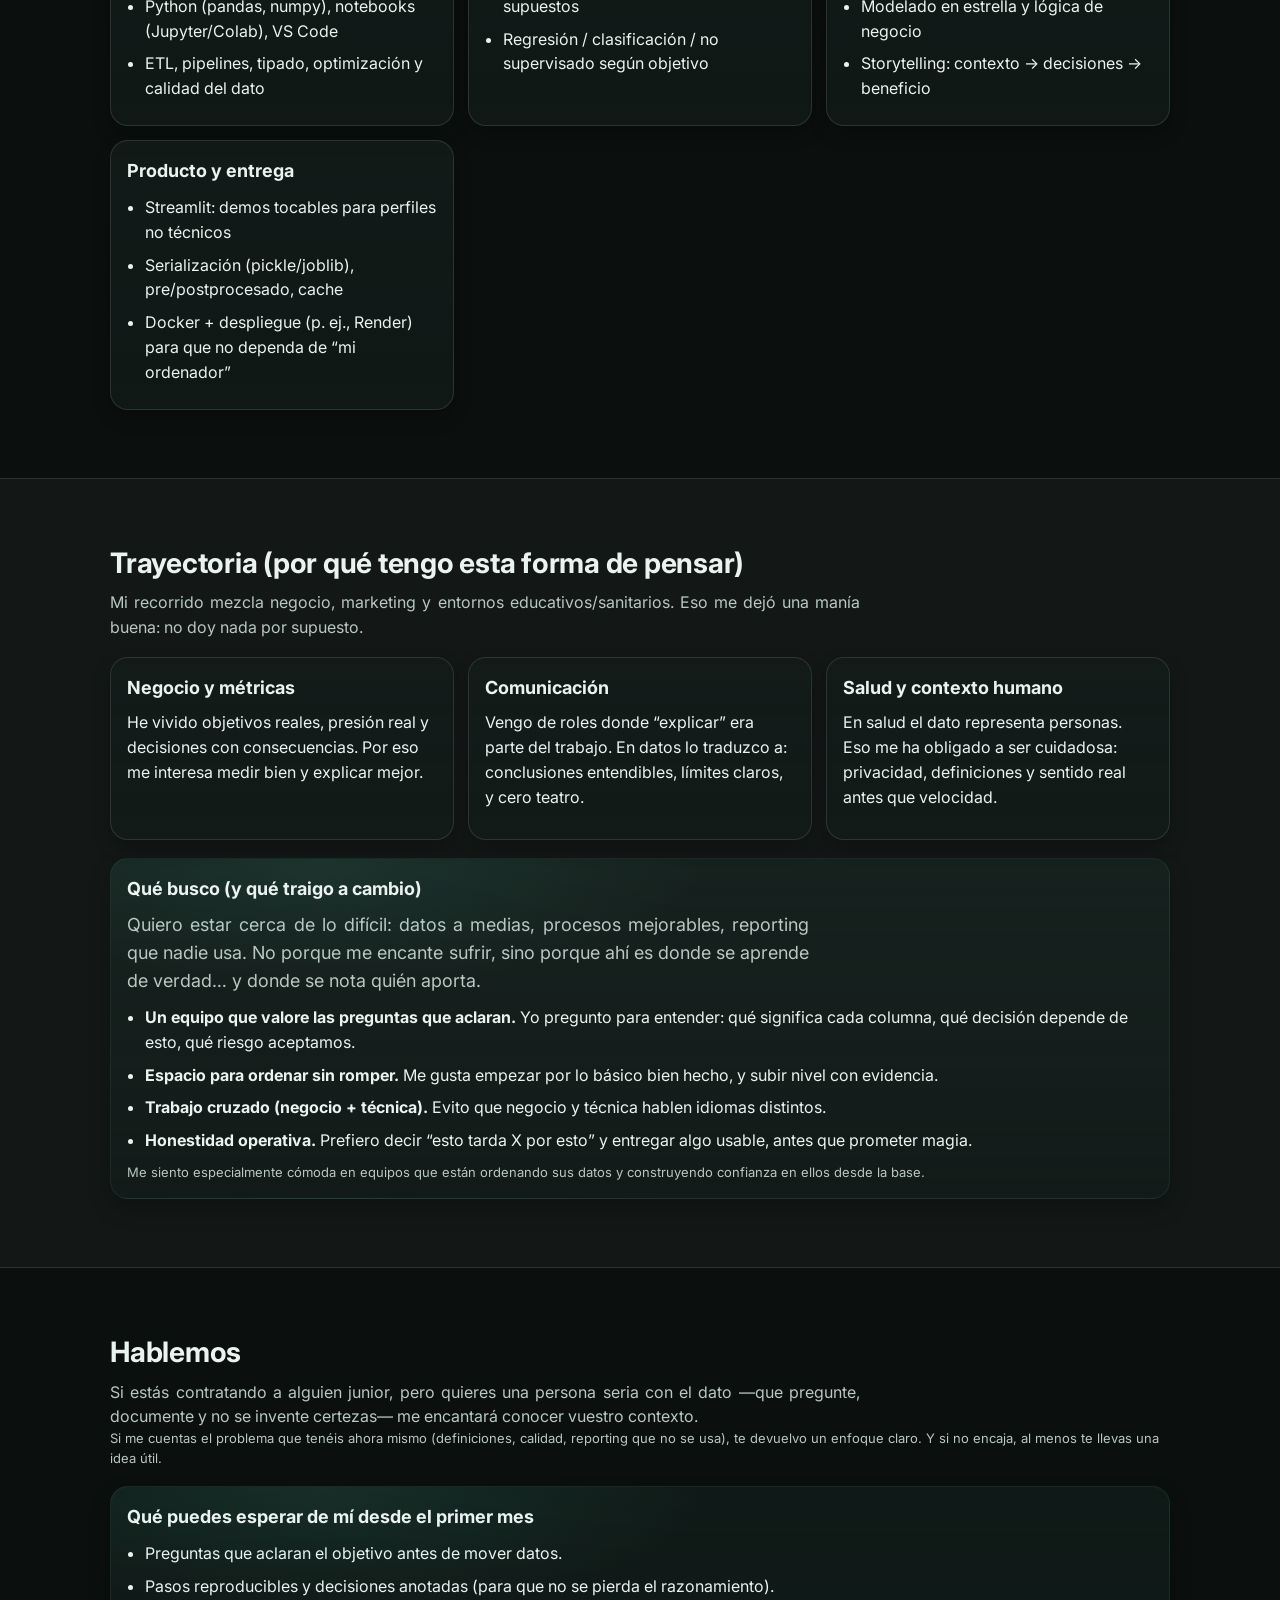
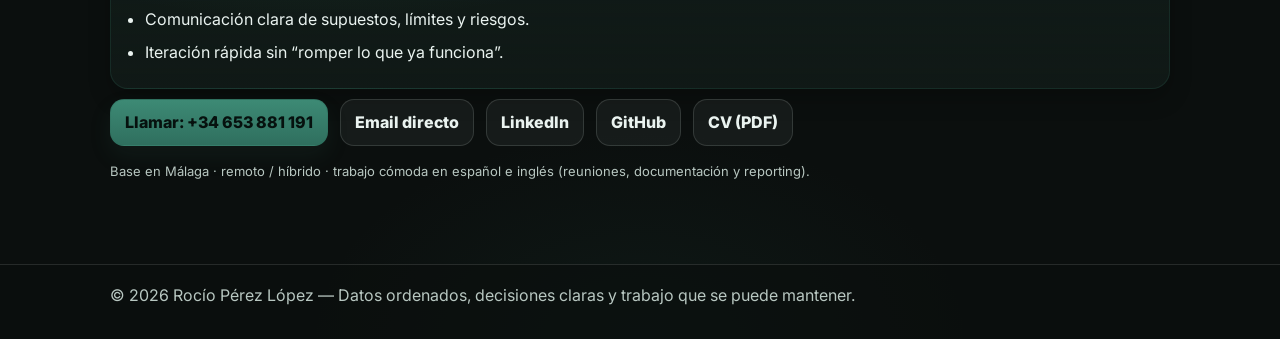
==== commit 7b75f9a9: "chore(hero): remove eyebrow tagline from hero section" ====
--- a/index.html
+++ b/index.html
@@ -105,7 +105,6 @@
       <div class="container hero-grid">
 
         <div class="hero-left">
-          <p class="eyebrow" data-i18n="hero.eyebrow">Data · Health · Impact</p>
 
           <h1 id="hero-title" class="h1" data-i18n="hero.title">
             Entro donde los datos están “regular” y salgo dejando un sistema que se entiende.
--- a/styles.css
+++ b/styles.css
@@ -1,61 +1,556 @@
-/* 1) Stack ("Herramientas"): como no está dentro de .section, le doy aire */
-#stack-title{
-  margin-top: 64px;
-}
-#stack-title + .subhead{
-  margin-top: 10px;
-  margin-bottom: 18px;
-  max-width: 78ch;
-}
-
-/* 2) HERO profile: que el caption no se recorte y el layout sea estable */
+:root{
+  /* Brand */
+  --brand: #2f6f5e;
+  --brand-2: #245648;
+  --brand-3: #3d8a75;
+  --brand-ink: #06110e;
+
+  /* Surfaces */
+  --bg: #0b0f0e;
+  --surface: #0f1614;
+  --card: #121c19;
+
+  /* Text */
+  --text: #eaf3f0;
+  --muted: #b8c7c1;
+
+  /* Lines + shadows */
+  --line: rgba(234,243,240,.12);
+  --line-2: rgba(234,243,240,.18);
+  --shadow: 0 14px 34px rgba(0,0,0,.38);
+  --shadow-soft: 0 10px 22px rgba(0,0,0,.22);
+
+  /* Radii + layout */
+  --radius: 18px;
+  --radius-sm: 14px;
+  --max: 1100px;
+
+  /* Focus ring */
+  --focus: 0 0 0 4px rgba(47,111,94,.38);
+
+  /* Type scale */
+  --fs-1: clamp(34px, 3.6vw, 46px);
+  --fs-2: clamp(24px, 2.2vw, 30px);
+  --fs-3: 18px;
+
+  /* Motion */
+  --ease: cubic-bezier(.2,.9,.2,1);
+  --t: 180ms;
+}
+
+*{box-sizing:border-box}
+html{scroll-behavior:smooth}
+body{
+  margin:0;
+  font-family: Inter, system-ui, -apple-system, Segoe UI, Roboto, Arial, sans-serif;
+  background:
+    radial-gradient(900px 500px at 10% 10%, rgba(47,111,94,.22), transparent 60%),
+    radial-gradient(900px 500px at 90% 0%, rgba(61,138,117,.14), transparent 60%),
+    radial-gradient(600px 380px at 50% 100%, rgba(47,111,94,.10), transparent 55%),
+    var(--bg);
+  color:var(--text);
+  line-height:1.55;
+  text-rendering: optimizeLegibility;
+  -webkit-font-smoothing: antialiased;
+  -moz-osx-font-smoothing: grayscale;
+}
+
+img{max-width:100%; height:auto; display:block}
+a{color:inherit}
+.container{max-width:var(--max); margin:0 auto; padding:0 20px}
+
+/* Readable defaults */
+p{margin:0 0 14px}
+ul{margin:0; padding-left:18px}
+li{margin:8px 0}
+code{
+  font-family: ui-monospace, SFMono-Regular, Menlo, Monaco, Consolas, "Liberation Mono", "Courier New", monospace;
+  font-size: .95em;
+  background: rgba(234,243,240,.06);
+  border: 1px solid rgba(234,243,240,.12);
+  padding: 2px 6px;
+  border-radius: 10px;
+}
+
+/* Text wrapping */
+.lead, .subhead, .card-desc, .card p, .details p, .callout p{
+  text-align: left;
+  text-wrap: pretty;
+  hyphens: auto;
+}
+
+@media (min-width: 920px){
+  .subhead, .callout p, .card-desc, .details p{
+    text-align: justify;
+    text-justify: inter-word;
+  }
+}
+
+.sr-only{
+  position:absolute; width:1px; height:1px; padding:0; margin:-1px;
+  overflow:hidden; clip:rect(0,0,0,0); white-space:nowrap; border:0;
+}
+
+/* Skip link */
+.skip-link{
+  position:absolute; left:12px; top:12px;
+  background:var(--text);
+  color:#08110e;
+  padding:10px 12px;
+  border-radius:12px;
+  transform:translateY(-200%);
+  transition:transform var(--t) var(--ease);
+  z-index:999;
+}
+.skip-link:focus{transform:translateY(0); outline:none; box-shadow: var(--focus)}
+
+/* ==========================================================
+   Header / Nav
+========================================================== */
+.site-header{
+  position:sticky; top:0;
+  backdrop-filter: blur(14px);
+  background: rgba(11,15,14,.70);
+  border-bottom:1px solid var(--line);
+  z-index:20;
+}
+.nav{
+  display:flex; align-items:center; justify-content:space-between;
+  gap:16px;
+  padding:14px 0;
+}
+
+/* Brand */
+.brand{
+  display:inline-flex;
+  align-items:center;
+  gap:10px;
+  text-decoration:none;
+  font-weight:800;
+  letter-spacing:.2px;
+}
+.brand:focus{
+  outline:none;
+  box-shadow: var(--focus);
+  border-radius:14px;
+  padding:6px 8px;
+  margin:-6px -8px;
+}
+
+.brand-mark{
+  display:inline-flex;
+  align-items:center;
+  justify-content:center;
+  width:48px;
+  height:48px;
+  border-radius:12px;
+  overflow:hidden;
+  flex:0 0 auto;
+  background: rgba(47,111,94,.10);
+  border:1px solid rgba(47,111,94,.25);
+  box-shadow: 0 0 0 4px rgba(47,111,94,.10);
+  transition: transform var(--t) var(--ease), background var(--t) var(--ease), border-color var(--t) var(--ease);
+}
+.brand-mark img{
+  width:48px;
+  height:48px;
+  object-fit:contain;
+}
+.brand:hover .brand-mark{
+  border-color: rgba(47,111,94,.40);
+  background: rgba(47,111,94,.14);
+  transform: translateY(-1px);
+}
+
+@media (max-width: 520px){
+  .brand-mark,
+  .brand-mark img{
+    width:40px;
+    height:40px;
+  }
+}
+
+.nav-actions{display:flex; align-items:center; gap:14px; flex-wrap:wrap}
+
+.nav-link{
+  text-decoration:none;
+  color:var(--muted);
+  font-weight:700;
+  font-size:14px;
+  padding:8px 10px;
+  border-radius:12px;
+  transition: background var(--t) var(--ease), color var(--t) var(--ease), transform var(--t) var(--ease);
+}
+.nav-link:hover{
+  color:var(--text);
+  background: rgba(234,243,240,.06);
+  transform: translateY(-1px);
+}
+.nav-link:focus{outline:none; box-shadow:var(--focus); background: rgba(234,243,240,.06)}
+
+/* ==========================================================
+   Language switch
+========================================================== */
+.lang-switch{
+  display:inline-flex;
+  align-items:center;
+  gap:10px;
+  padding:6px 10px;
+  border-radius: 999px;
+  border: 1px solid rgba(234,243,240,.12);
+  background: rgba(18,28,25,.52);
+}
+.lang-hint{
+  display:none;
+  max-width: 20ch;
+}
+.lang-sep{
+  color: rgba(234,243,240,.28);
+  font-weight: 800;
+}
+.lang-btn{
+  appearance:none;
+  border:1px solid transparent;
+  background: transparent;
+  color: var(--muted);
+  font-weight: 800;
+  font-size: 12px;
+  letter-spacing: .06em;
+  padding: 8px 10px;
+  border-radius: 999px;
+  cursor:pointer;
+  transition: background var(--t) var(--ease), border-color var(--t) var(--ease), color var(--t) var(--ease), transform var(--t) var(--ease);
+}
+.lang-btn:hover{
+  color: var(--text);
+  background: rgba(234,243,240,.06);
+  transform: translateY(-1px);
+}
+.lang-btn:focus{
+  outline:none;
+  box-shadow: var(--focus);
+}
+.lang-btn[aria-pressed="true"]{
+  color: var(--brand-ink);
+  background: linear-gradient(180deg, rgba(61,138,117,.95), rgba(47,111,94,.92));
+  border-color: rgba(47,111,94,.35);
+}
+
+@media (min-width: 980px){
+  .lang-hint{display:inline}
+}
+
+/* ==========================================================
+   Sections + Typography
+========================================================== */
+.section{padding:68px 0}
+.section.alt{
+  background: rgba(234,243,240,.03);
+  border-top:1px solid var(--line);
+  border-bottom:1px solid var(--line);
+}
+.section-head{margin-bottom:18px}
+
+.h1{
+  font-size: var(--fs-1);
+  line-height:1.08;
+  letter-spacing:-.7px;
+  margin:10px 0 12px;
+}
+.h2{
+  font-size: var(--fs-2);
+  line-height:1.18;
+  margin:0 0 10px;
+  letter-spacing: -.25px;
+}
+.h3{font-size:var(--fs-3); margin:0 0 8px}
+
+.eyebrow{
+  margin:0 0 10px;
+  color:rgba(234,243,240,.65);
+  font-weight:800;
+  letter-spacing:.14em;
+  text-transform:uppercase;
+  font-size:12px;
+}
+.lead{
+  font-size:18px;
+  color:var(--muted);
+  margin:0 0 18px;
+  max-width:62ch;
+}
+.subhead{margin:0; color:var(--muted); max-width:75ch}
+.muted{color:var(--muted)}
+.microcopy{font-size:13px; line-height:1.5}
+
+/* ==========================================================
+   Hero
+========================================================== */
+.hero{padding-top:34px}
+.hero-grid{
+  display:grid;
+  grid-template-columns: 1.15fr .85fr;
+  gap:28px;
+  align-items:start;
+}
+
+.hero-left{position:relative}
+
+/* Base figure (card-like) */
+.hero-figure{
+  background: rgba(234,243,240,.04);
+  border:1px solid var(--line);
+  border-radius: var(--radius);
+  overflow:hidden;
+  box-shadow: var(--shadow);
+  transition: transform var(--t) var(--ease), border-color var(--t) var(--ease);
+}
+.hero-figure:hover{
+  transform: translateY(-2px);
+  border-color: rgba(47,111,94,.28);
+}
+
+/* Highlights */
+.hero-highlights{
+  margin:14px 0 0;
+  padding:0;
+  list-style:none;
+  display:grid;
+  gap:10px;
+  max-width:70ch;
+}
+.hero-highlights li{
+  padding:10px 12px;
+  border-radius:14px;
+  border:1px solid var(--line);
+  background: rgba(234,243,240,.03);
+  color:var(--muted);
+  transition: transform var(--t) var(--ease), border-color var(--t) var(--ease), background var(--t) var(--ease);
+}
+.hero-highlights li:hover{
+  transform: translateY(-1px);
+  border-color: rgba(47,111,94,.22);
+  background: rgba(234,243,240,.045);
+}
+.hero-highlights strong{color:var(--text)}
+
+.cta-row{display:flex; gap:12px; flex-wrap:wrap; margin:14px 0 10px}
+
+/* ==========================================================
+   Buttons
+========================================================== */
+.btn{
+  display:inline-flex; align-items:center; justify-content:center;
+  gap:10px;
+  padding:10px 14px;
+  border-radius: 14px;
+  border:1px solid transparent;
+  text-decoration:none;
+  font-weight:800;
+  cursor:pointer;
+  user-select:none;
+  transition: transform var(--t) var(--ease), filter var(--t) var(--ease), background var(--t) var(--ease), border-color var(--t) var(--ease);
+}
+.btn:focus{outline:none; box-shadow: var(--focus)}
+.btn:hover{transform: translateY(-1px)}
+.btn:active{transform: translateY(0px)}
+
+.btn-primary{
+  background: linear-gradient(180deg, var(--brand-3), var(--brand));
+  border-color: rgba(47,111,94,.40);
+  color: var(--brand-ink);
+  box-shadow: 0 10px 22px rgba(47,111,94,.12);
+}
+.btn-primary:hover{filter:brightness(1.04)}
+.btn-ghost{
+  background: rgba(234,243,240,.05);
+  border-color: rgba(234,243,240,.14);
+  color: var(--text);
+}
+.btn-ghost:hover{background: rgba(234,243,240,.08); border-color: rgba(234,243,240,.20)}
+
+/* ==========================================================
+   Projects grid + Cards
+========================================================== */
+.grid{
+  display:grid;
+  grid-template-columns: repeat(12, 1fr);
+  gap:14px;
+}
+
+.card{
+  grid-column: span 6;
+  background: linear-gradient(180deg, rgba(18,28,25,.88), rgba(18,28,25,.72));
+  border:1px solid var(--line);
+  border-radius: var(--radius);
+  padding:16px;
+  box-shadow: 0 8px 18px rgba(0,0,0,.22);
+  transition: transform var(--t) var(--ease), border-color var(--t) var(--ease), box-shadow var(--t) var(--ease);
+}
+.card:hover{
+  border-color: rgba(47,111,94,.28);
+  transform: translateY(-2px);
+  box-shadow: var(--shadow-soft);
+}
+.card:focus-within{box-shadow: var(--shadow), var(--focus)}
+
+.card-top{
+  display:flex;
+  flex-direction: column;
+  gap:10px;
+}
+
+.card-title{
+  margin:0;
+  font-size:18px;
+  line-height:1.25;
+  letter-spacing:-.2px;
+}
+.card-title a{text-decoration:none}
+.card-title a:hover{text-decoration:underline}
+
+.card-meta{display:flex; gap:10px; flex-wrap:wrap}
+
+.tag{
+  border:1px solid rgba(234,243,240,.14);
+  background: rgba(234,243,240,.04);
+  color: var(--muted);
+  border-radius: 999px;
+  padding:6px 10px;
+  font-size:12px;
+  font-weight:800;
+}
+.tag.brand{
+  border-color: rgba(47,111,94,.28);
+  background: rgba(47,111,94,.12);
+  color: rgba(200,240,228,.98);
+}
+
+.card-desc{margin:12px 0 0; color: var(--muted)}
+.card-actions{display:flex; gap:10px; flex-wrap:wrap; margin-top:14px}
+
+/* Details drawer */
+.details{
+  margin-top:12px;
+  border-top:1px dashed rgba(234,243,240,.18);
+  padding-top:12px;
+}
+.details .mini{
+  font-size:13px;
+  margin:0 0 10px;
+  color:var(--muted);
+}
+
+/* ==========================================================
+   Story grid (multi-section)
+========================================================== */
+.story-grid{
+  display:grid;
+  grid-template-columns: repeat(12, 1fr);
+  gap:14px;
+  margin-top:18px;
+}
+.story-grid .card{grid-column: span 4}
+
+/* Cards with lists */
+.card ul{
+  margin: 10px 0 0;
+  padding-left: 18px;
+}
+.card li{margin: 8px 0}
+
+/* ==========================================================
+   Callouts
+========================================================== */
+.callout{
+  margin-top:18px;
+  padding:16px;
+  border-radius: var(--radius);
+  border:1px solid rgba(47,111,94,.22);
+  background:
+    radial-gradient(700px 240px at 20% 0%, rgba(61,138,117,.18), transparent 55%),
+    linear-gradient(180deg, rgba(47,111,94,.12), rgba(18,28,25,.78));
+  box-shadow: 0 10px 22px rgba(0,0,0,.22);
+}
+.callout ul{margin:10px 0 0; padding-left:18px}
+.callout li{margin:8px 0}
+
+/* ==========================================================
+   Contact + Footer
+========================================================== */
+.contact-row{display:flex; gap:12px; flex-wrap:wrap; margin-top:10px}
+
+.site-footer{
+  border-top:1px solid var(--line);
+  padding:18px 0;
+  background: rgba(11,15,14,.70);
+}
+.footer-inner{
+  display:flex;
+  justify-content:space-between;
+  gap:12px;
+  align-items:center;
+}
+.footer-inner a{text-decoration:none}
+.footer-inner a:hover{text-decoration:underline}
+
+/* ==========================================================
+   Responsive
+========================================================== */
+@media (max-width: 920px){
+  .hero-grid{grid-template-columns: 1fr;}
+  .card{grid-column: span 12}
+  .story-grid .card{grid-column: span 12}
+  .section{padding:56px 0}
+}
+
+@media (max-width: 520px){
+  .cta-row .btn{width: 100%}
+  .nav-actions{gap:10px}
+  .lang-switch{width: 100%; justify-content: space-between}
+}
+
+/* ==========================================================
+   Reduced motion
+========================================================== */
+@media (prefers-reduced-motion: reduce){
+  html{scroll-behavior:auto}
+  *{transition:none !important; animation:none !important}
+}
+
+/* ==========================================================
+   HERO PROFILE (compatible con tu HTML final: <img class="profile-photo">)
+========================================================== */
+
+/* Quitamos “tarjeta” para que la foto + caption no se recorten */
 .hero-figure--profile{
   overflow: visible;
+  background: transparent;
+  border: 0;
+  box-shadow: none;
   max-width: 420px;
   margin-left: auto;
 }
 
-/* Contenedor circular: ya que uso <img> directo */
-.hero-figure--profile picture,
-.hero-figure--profile > img.profile-photo{
-  display: block;
+/* Foto circular */
+.hero-figure--profile img.profile-photo{
+  display:block;
   width: min(360px, 100%);
   margin-left: auto;
+
+  aspect-ratio: 1 / 1;
+  object-fit: cover;
+
   border-radius: 999px;
-}
-
-/* Como hay <picture>, lo convierto en burbuja */
-.hero-figure--profile picture{
-  overflow: hidden;
   border: 1px solid rgba(234,243,240,.14);
+  box-shadow: var(--shadow);
+
   background:
     radial-gradient(520px 340px at 50% 30%, rgba(47,111,94,.22), rgba(18,28,25,.60) 60%, rgba(18,28,25,0) 100%),
     rgba(18,28,25,.55);
-  box-shadow: var(--shadow);
-}
-
-/* Imagen circular */
-.hero-figure--profile img.profile-photo{
-  width: 100%;
-  height: auto;
-  aspect-ratio: 1 / 1;
-  object-fit: cover;
-  border-radius: 999px;
-  padding: 0;
-  background:
-    radial-gradient(520px 340px at 50% 30%, rgba(47,111,94,.18), transparent 60%);
-}
-
-/* Si NO hay <picture>, aplicamos el borde/sombra al propio <img> */
-.hero-figure--profile > img.profile-photo{
-  border: 1px solid rgba(234,243,240,.14);
-  box-shadow: var(--shadow);
-  background:
-    radial-gradient(520px 340px at 50% 30%, rgba(47,111,94,.22), rgba(18,28,25,.60) 60%, rgba(18,28,25,0) 100%),
-    rgba(18,28,25,.55);
-}
-
-/* Caption legible y no “tapado” */
+}
+
+/* Caption legible */
 .hero-figure--profile figcaption{
   margin-top: 12px;
   padding: 10px 12px;
@@ -67,15 +562,12 @@
   color: rgba(234,243,240,.78);
 }
 
-/* Mobile: centrar */
 @media (max-width: 920px){
   .hero-figure--profile{
     margin: 0 auto;
     max-width: 360px;
   }
-
-  .hero-figure--profile picture,
-  .hero-figure--profile > img.profile-photo{
+  .hero-figure--profile img.profile-photo{
     margin: 0 auto;
   }
 }
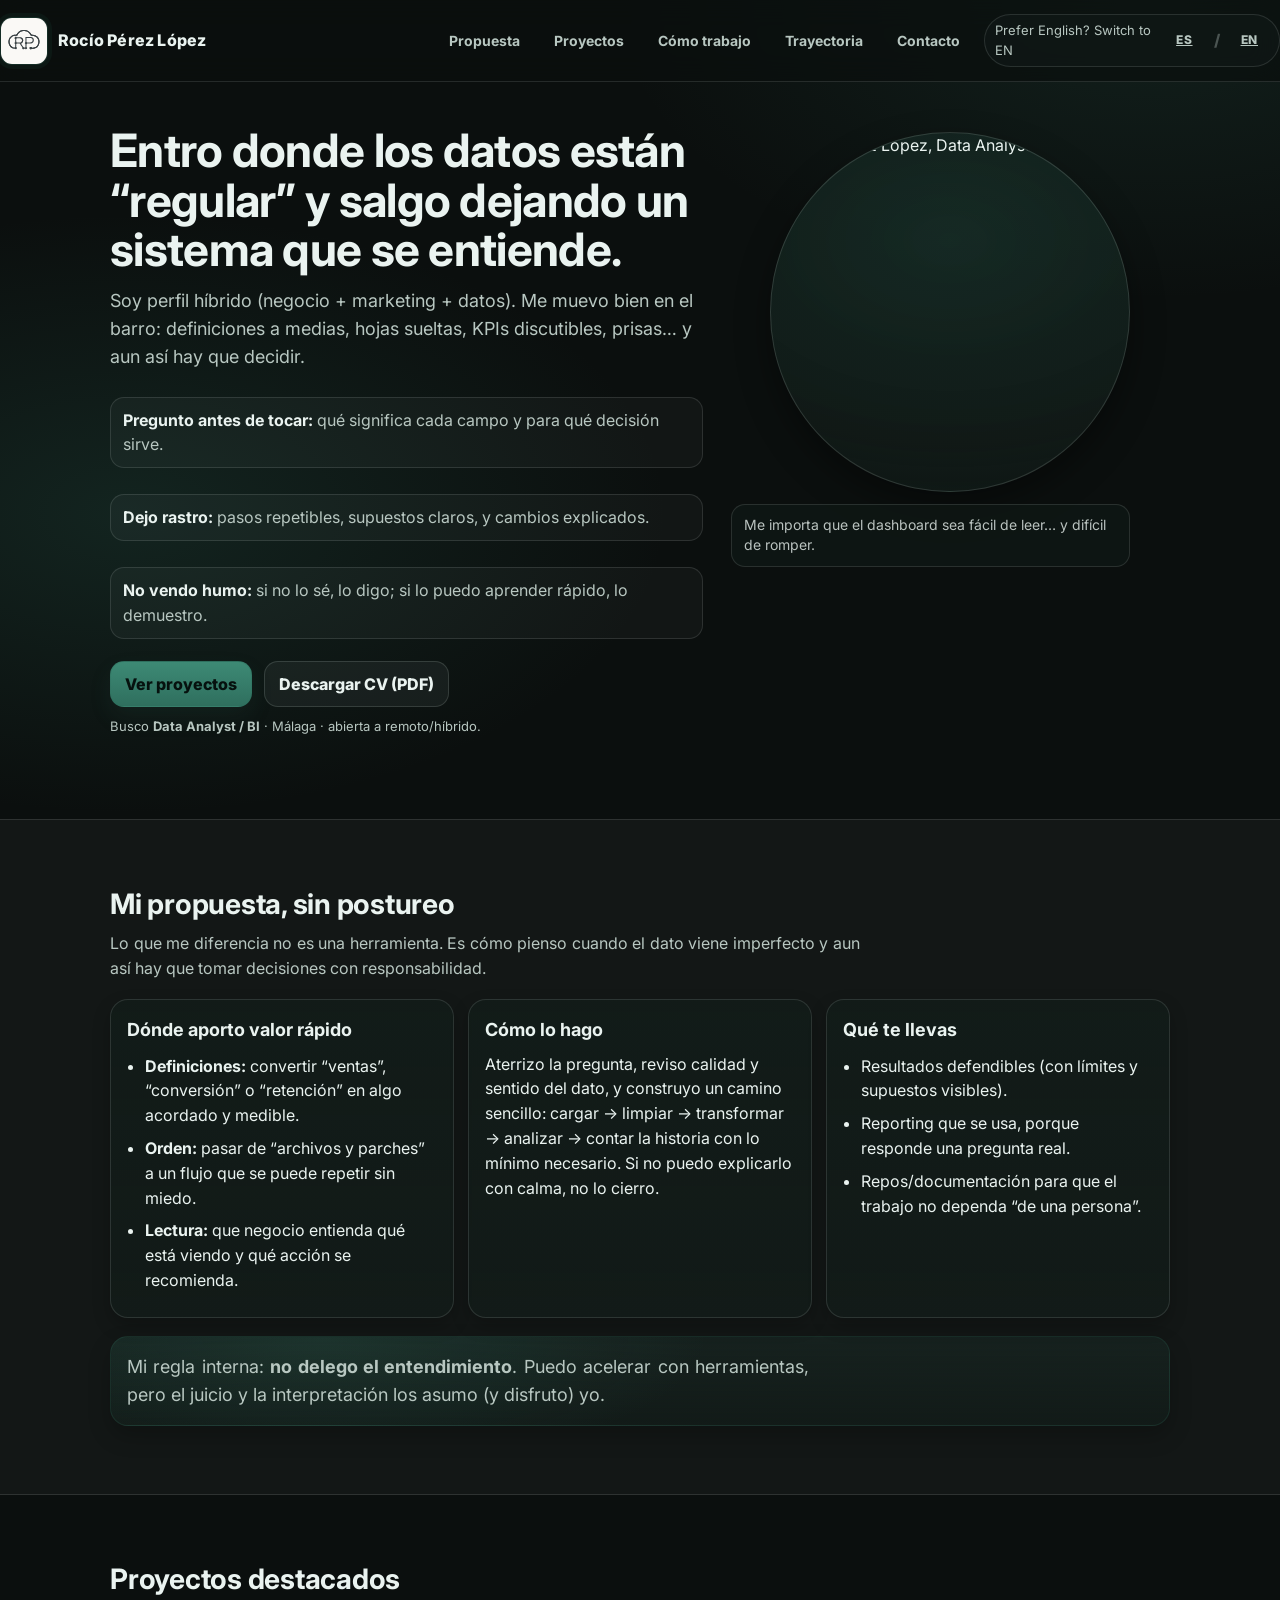
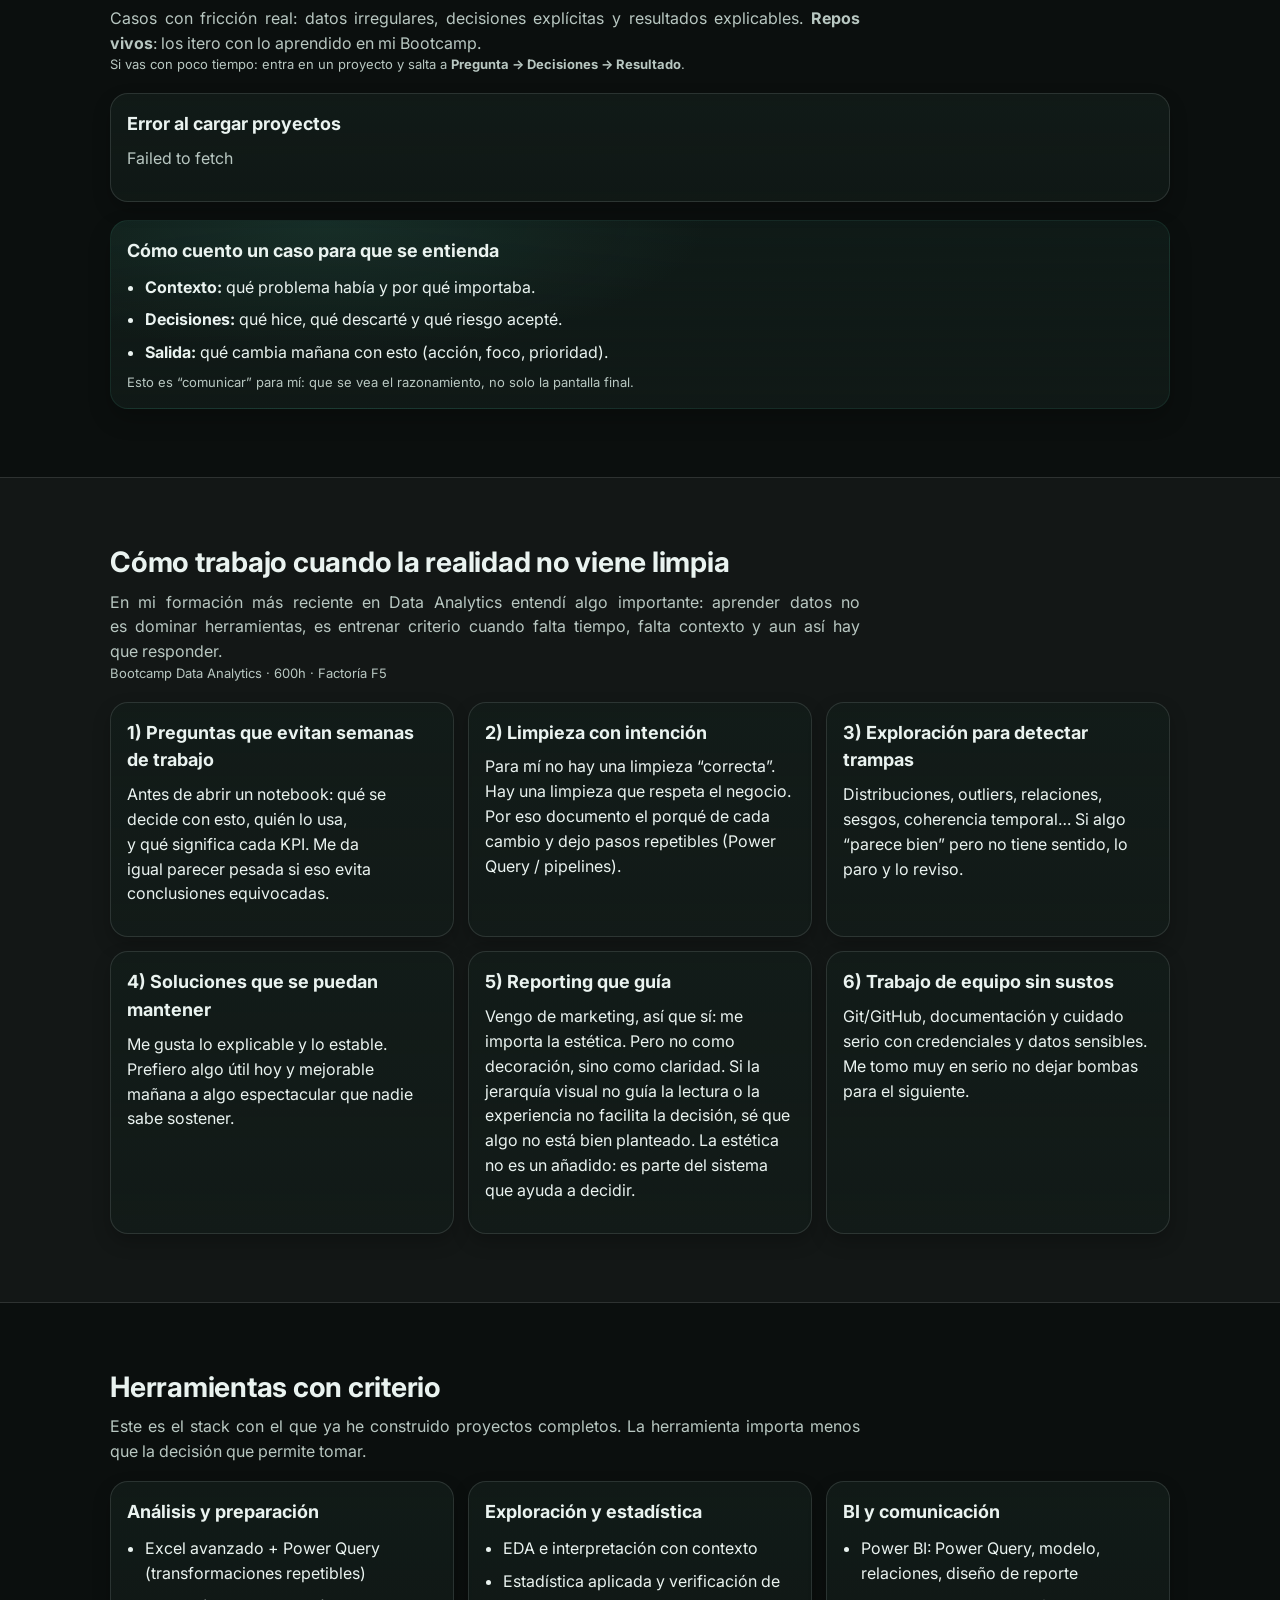
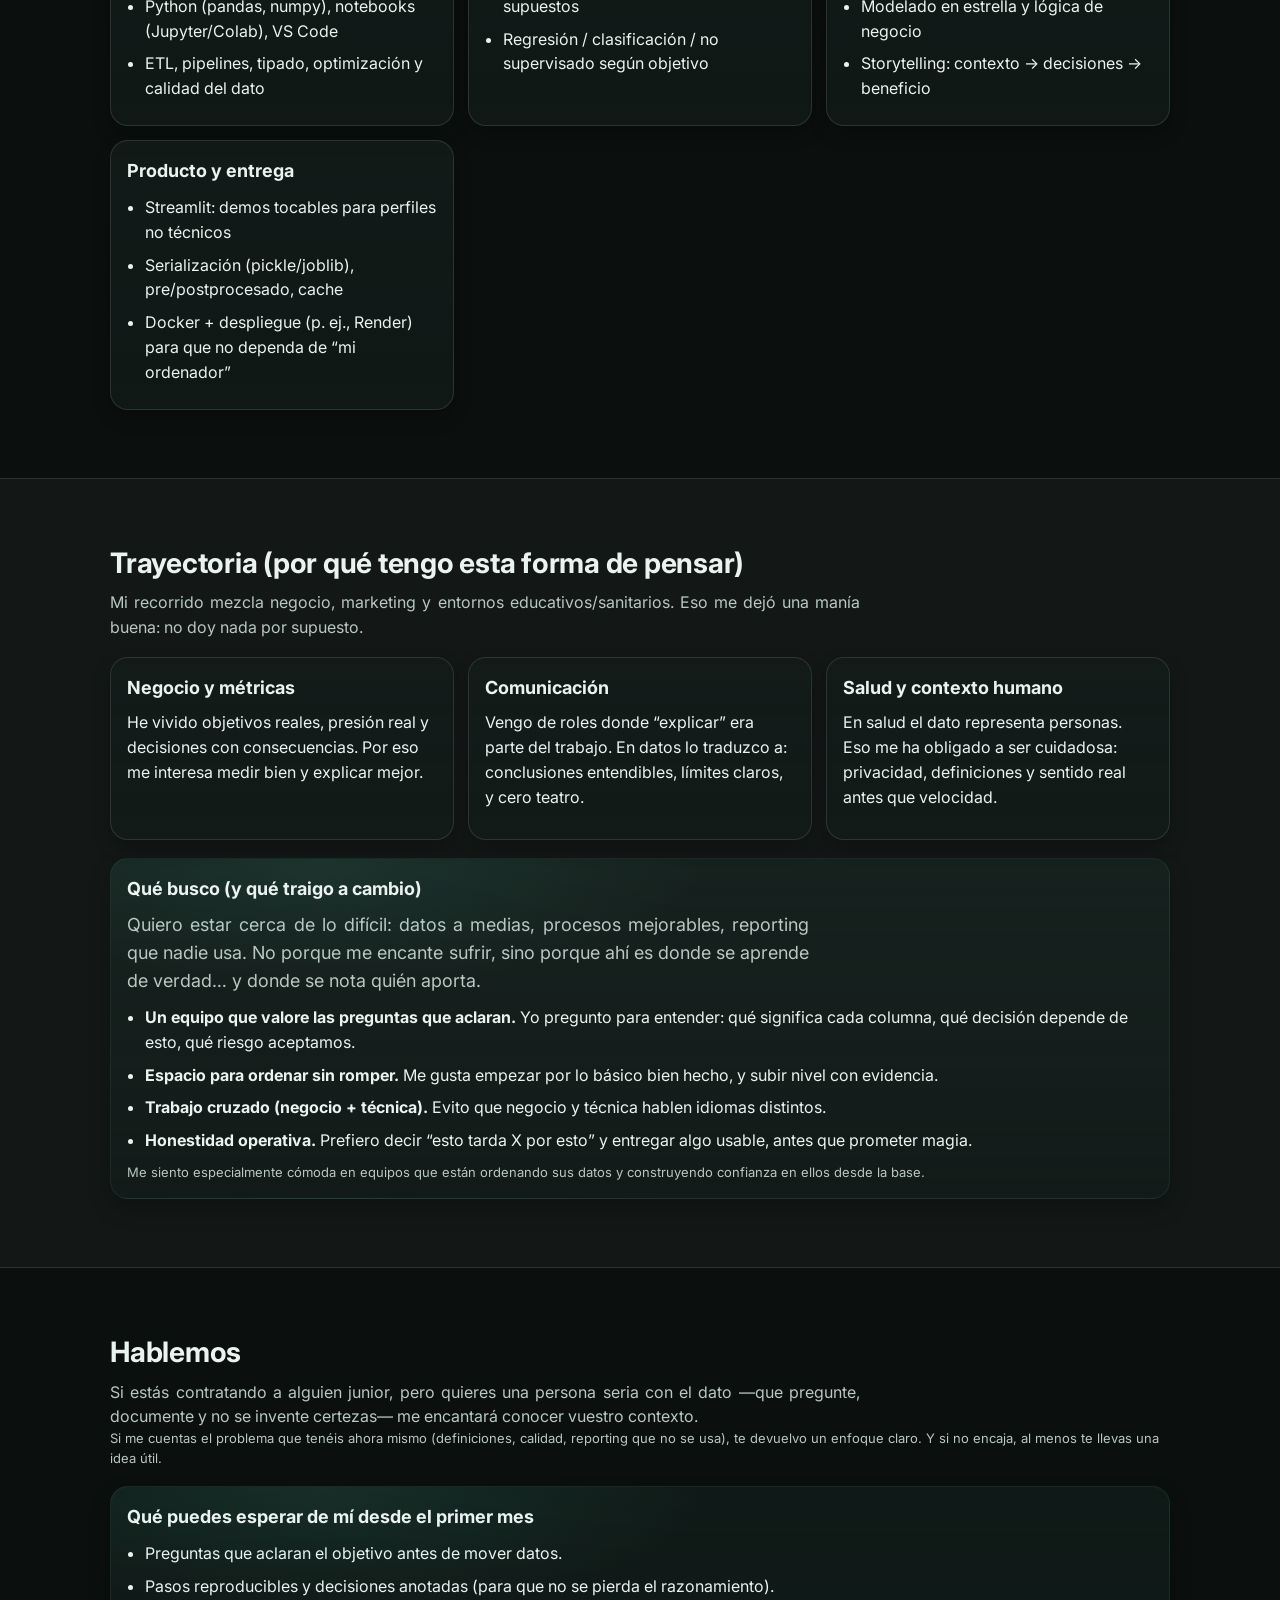
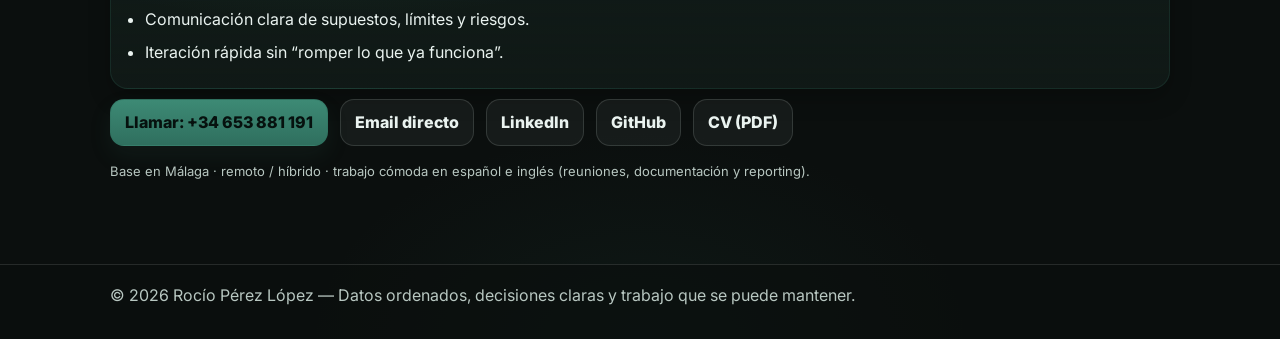
==== commit 762427de: "fix(html): tidy layout and set proper ES/EN navigation links" ====
--- a/index.html
+++ b/index.html
@@ -5,22 +5,22 @@
   <meta name="viewport" content="width=device-width,initial-scale=1" />
 
   <!-- Primary SEO -->
-<title>Rocío Pérez López | Data & BI · Criterio · Decisión</title>
-
-<meta
-  name="description"
-  content="Portfolio de Rocío Pérez López. Ordeno datos imperfectos para convertirlos en decisiones claras: definiciones, trazabilidad, reporting usable y entregables mantenibles."
-/>
-
-<meta property="og:type" content="website" />
-<meta property="og:title" content="Rocío Pérez López | Data & BI · Criterio · Decisión" />
-<meta
-  property="og:description"
-  content="Ordeno datos imperfectos para convertirlos en decisiones claras: definiciones, trazabilidad, reporting usable y entregables mantenibles."
-/>
-<meta property="og:url" content="https://rociointhecloud.github.io/" />
-<meta property="og:image" content="assets/og-rocio-perez.png" />
-<meta name="twitter:card" content="summary_large_image" />
+  <title>Rocío Pérez López | Data &amp; BI · Criterio · Decisión</title>
+
+  <meta
+    name="description"
+    content="Portfolio de Rocío Pérez López. Ordeno datos imperfectos para convertirlos en decisiones claras: definiciones, trazabilidad, reporting usable y entregables mantenibles."
+  />
+
+  <meta property="og:type" content="website" />
+  <meta property="og:title" content="Rocío Pérez López | Data &amp; BI · Criterio · Decisión" />
+  <meta
+    property="og:description"
+    content="Ordeno datos imperfectos para convertirlos en decisiones claras: definiciones, trazabilidad, reporting usable y entregables mantenibles."
+  />
+  <meta property="og:url" content="https://rociointhecloud.github.io/" />
+  <meta property="og:image" content="assets/og-rocio-perez.png" />
+  <meta name="twitter:card" content="summary_large_image" />
 
   <!-- Fonts -->
   <link rel="preconnect" href="https://fonts.googleapis.com" />
@@ -44,11 +44,11 @@
 </head>
 
 <body>
-  <a class="skip-link" href="#main" data-i18n="a11y.skip">Saltar al contenido principal</a>
+  <a class="skip-link" href="#main">Saltar al contenido principal</a>
 
   <header class="site-header" role="banner">
     <nav class="nav" aria-label="Navegación principal">
-      <a class="brand" href="#top" aria-label="Ir al inicio" data-i18n-aria="brand.home">
+      <a class="brand" href="#top" aria-label="Ir al inicio">
         <picture class="brand-mark" aria-hidden="true">
           <source srcset="assets/rocio-data-analytics-logo.svg" type="image/svg+xml" />
           <img src="assets/rocio-data-analytics-logo.png" alt="" width="48" height="48" />
@@ -58,41 +58,19 @@
 
       <div class="nav-actions">
         <!-- NAV LINKS -->
-        <a class="nav-link" href="#propuesta" data-i18n="nav.propuesta">Propuesta</a>
-        <a class="nav-link" href="#proyectos" data-i18n="nav.proyectos">Proyectos</a>
-        <a class="nav-link" href="#forma-de-trabajar" data-i18n="nav.comoTrabajo">Cómo trabajo</a>
-        <a class="nav-link" href="#trayectoria" data-i18n="nav.trayectoria">Trayectoria</a>
-        <a class="nav-link" href="#contacto" data-i18n="nav.contacto">Contacto</a>
-
-        <!-- LANGUAGE SWITCH (visible + accessible) -->
+        <a class="nav-link" href="#propuesta">Propuesta</a>
+        <a class="nav-link" href="#proyectos">Proyectos</a>
+        <a class="nav-link" href="#forma-de-trabajar">Cómo trabajo</a>
+        <a class="nav-link" href="#trayectoria">Trayectoria</a>
+        <a class="nav-link" href="#contacto">Contacto</a>
+
+        <!-- LANGUAGE SWITCH (recommended: real navigation) -->
         <div class="lang-switch" role="group" aria-label="Idioma / Language">
-          <span class="lang-hint muted microcopy" data-i18n="lang.hint">
-            Prefer English? Switch to EN
-          </span>
-
-          <button
-            type="button"
-            class="lang-btn"
-            data-lang="es"
-            aria-pressed="true"
-            aria-label="Cambiar idioma a español"
-            data-i18n-aria="lang.toEs"
-          >
-            ES
-          </button>
-
+          <span class="lang-hint muted microcopy">Prefer English? Switch to EN</span>
+
+          <a class="lang-btn" href="/" aria-current="page" aria-label="Cambiar idioma a español">ES</a>
           <span class="lang-sep" aria-hidden="true">/</span>
-
-          <button
-            type="button"
-            class="lang-btn"
-            data-lang="en"
-            aria-pressed="false"
-            aria-label="Switch language to English"
-            data-i18n-aria="lang.toEn"
-          >
-            EN
-          </button>
+          <a class="lang-btn" href="/en/" aria-label="Switch language to English">EN</a>
         </div>
       </div>
     </nav>
@@ -105,63 +83,61 @@
       <div class="container hero-grid">
 
         <div class="hero-left">
-
-          <h1 id="hero-title" class="h1" data-i18n="hero.title">
+          <h1 id="hero-title" class="h1">
             Entro donde los datos están “regular” y salgo dejando un sistema que se entiende.
           </h1>
 
-          <p class="lead" data-i18n="hero.lead">
+          <p class="lead">
             Soy perfil híbrido (negocio + marketing + datos). Me muevo bien en el barro:
             definiciones a medias, hojas sueltas, KPIs discutibles, prisas… y aun así hay que decidir.
           </p>
 
-          <ul class="hero-highlights" aria-label="Señales rápidas" data-i18n-aria="hero.highlightsLabel">
-            <li data-i18n="hero.h1">
+          <ul class="hero-highlights" aria-label="Señales rápidas">
+            <li>
               <strong>Pregunto antes de tocar:</strong> qué significa cada campo y para qué decisión sirve.
             </li>
-            <li data-i18n="hero.h2">
+            <li>
               <strong>Dejo rastro:</strong> pasos repetibles, supuestos claros, y cambios explicados.
             </li>
-            <li data-i18n="hero.h3">
+            <li>
               <strong>No vendo humo:</strong> si no lo sé, lo digo; si lo puedo aprender rápido, lo demuestro.
             </li>
           </ul>
 
-          <div class="cta-row" role="group" aria-label="Acciones principales" data-i18n-aria="hero.ctaLabel">
-            <a class="btn btn-primary" href="#proyectos" data-i18n="hero.ctaProjects">Ver proyectos</a>
+          <div class="cta-row" role="group" aria-label="Acciones principales">
+            <a class="btn btn-primary" href="#proyectos">Ver proyectos</a>
             <a
               class="btn btn-ghost"
               href="assets/Rocio_Perez_Data_Analyst_CV.pdf"
               target="_blank"
               rel="noopener"
-              data-i18n="hero.ctaCv"
             >
               Descargar CV (PDF)
             </a>
           </div>
 
-          <p class="muted microcopy" data-i18n="hero.availability">
+          <p class="muted microcopy">
             Busco <strong>Data Analyst / BI</strong> · Málaga · abierta a remoto/híbrido.
           </p>
         </div>
 
         <div class="hero-right">
-  <figure class="hero-figure hero-figure--profile">
-    <img
-      src="assets/rocio-perez-profile.png"
-      width="840"
-      height="1050"
-      alt="Rocío Pérez López, Data Analyst"
-      class="profile-photo"
-      loading="eager"
-      decoding="async"
-    />
-
-    <figcaption class="muted microcopy" data-i18n="hero.caption">
-      Me importa que el dashboard sea fácil de leer… y difícil de romper.
-    </figcaption>
-  </figure>
-</div>
+          <figure class="hero-figure hero-figure--profile">
+            <img
+              src="assets/rocio-perez-profile.png"
+              width="840"
+              height="1050"
+              alt="Rocío Pérez López, Data Analyst"
+              class="profile-photo"
+              loading="eager"
+              decoding="async"
+            />
+
+            <figcaption class="muted microcopy">
+              Me importa que el dashboard sea fácil de leer… y difícil de romper.
+            </figcaption>
+          </figure>
+        </div>
 
       </div>
     </section>
@@ -170,8 +146,8 @@
     <section id="propuesta" class="section alt" aria-labelledby="propuesta-title">
       <div class="container">
         <header class="section-head">
-          <h2 id="propuesta-title" class="h2" data-i18n="value.title">Mi propuesta, sin postureo</h2>
-          <p class="subhead" data-i18n="value.subhead">
+          <h2 id="propuesta-title" class="h2">Mi propuesta, sin postureo</h2>
+          <p class="subhead">
             Lo que me diferencia no es una herramienta. Es cómo pienso cuando el dato viene imperfecto
             y aun así hay que tomar decisiones con responsabilidad.
           </p>
@@ -180,17 +156,17 @@
         <div class="story-grid">
 
           <article class="card">
-            <h3 class="h3" data-i18n="value.card1.title">Dónde aporto valor rápido</h3>
-            <ul>
-              <li data-i18n="value.card1.li1"><strong>Definiciones:</strong> convertir “ventas”, “conversión” o “retención” en algo acordado y medible.</li>
-              <li data-i18n="value.card1.li2"><strong>Orden:</strong> pasar de “archivos y parches” a un flujo que se puede repetir sin miedo.</li>
-              <li data-i18n="value.card1.li3"><strong>Lectura:</strong> que negocio entienda qué está viendo y qué acción se recomienda.</li>
-            </ul>
-          </article>
-
-          <article class="card">
-            <h3 class="h3" data-i18n="value.card2.title">Cómo lo hago</h3>
-            <p data-i18n="value.card2.body">
+            <h3 class="h3">Dónde aporto valor rápido</h3>
+            <ul>
+              <li><strong>Definiciones:</strong> convertir “ventas”, “conversión” o “retención” en algo acordado y medible.</li>
+              <li><strong>Orden:</strong> pasar de “archivos y parches” a un flujo que se puede repetir sin miedo.</li>
+              <li><strong>Lectura:</strong> que negocio entienda qué está viendo y qué acción se recomienda.</li>
+            </ul>
+          </article>
+
+          <article class="card">
+            <h3 class="h3">Cómo lo hago</h3>
+            <p>
               Aterrizo la pregunta, reviso calidad y sentido del dato, y construyo un camino sencillo:
               cargar → limpiar → transformar → analizar → contar la historia con lo mínimo necesario.
               Si no puedo explicarlo con calma, no lo cierro.
@@ -198,18 +174,18 @@
           </article>
 
           <article class="card">
-            <h3 class="h3" data-i18n="value.card3.title">Qué te llevas</h3>
-            <ul>
-              <li data-i18n="value.card3.li1">Resultados defendibles (con límites y supuestos visibles).</li>
-              <li data-i18n="value.card3.li2">Reporting que se usa, porque responde una pregunta real.</li>
-              <li data-i18n="value.card3.li3">Repos/documentación para que el trabajo no dependa “de una persona”.</li>
-            </ul>
-          </article>
-
-        </div>
-
-        <div class="callout" role="note" aria-label="Principio de trabajo" data-i18n-aria="value.calloutLabel">
-          <p class="lead" style="margin:0;" data-i18n="value.callout">
+            <h3 class="h3">Qué te llevas</h3>
+            <ul>
+              <li>Resultados defendibles (con límites y supuestos visibles).</li>
+              <li>Reporting que se usa, porque responde una pregunta real.</li>
+              <li>Repos/documentación para que el trabajo no dependa “de una persona”.</li>
+            </ul>
+          </article>
+
+        </div>
+
+        <div class="callout" role="note" aria-label="Principio de trabajo">
+          <p class="lead" style="margin:0;">
             Mi regla interna: <strong>no delego el entendimiento</strong>.
             Puedo acelerar con herramientas, pero el juicio y la interpretación los asumo (y disfruto) yo.
           </p>
@@ -221,26 +197,26 @@
     <section id="proyectos" class="section" aria-labelledby="proyectos-title">
       <div class="container">
         <header class="section-head">
-          <h2 id="proyectos-title" class="h2" data-i18n="projects.title">Proyectos destacados</h2>
-          <p class="subhead" data-i18n="projects.subhead">
+          <h2 id="proyectos-title" class="h2">Proyectos destacados</h2>
+          <p class="subhead">
             Casos con fricción real: datos irregulares, decisiones explícitas y resultados explicables.
             <strong>Repos vivos</strong>: los itero con lo aprendido en mi Bootcamp.
           </p>
-          <p class="muted microcopy" data-i18n="projects.microcopy">
+          <p class="muted microcopy">
             Si vas con poco tiempo: entra en un proyecto y salta a <strong>Pregunta → Decisiones → Resultado</strong>.
           </p>
         </header>
 
         <div id="projectsGrid" class="grid" aria-live="polite"></div>
 
-        <div class="callout" role="note" aria-label="Cómo cuento mis casos" data-i18n-aria="projects.calloutLabel">
-          <h3 class="h3" style="margin-top:0;" data-i18n="projects.calloutTitle">Cómo cuento un caso para que se entienda</h3>
+        <div class="callout" role="note" aria-label="Cómo cuento mis casos">
+          <h3 class="h3" style="margin-top:0;">Cómo cuento un caso para que se entienda</h3>
           <ul>
-            <li data-i18n="projects.calloutLi1"><strong>Contexto:</strong> qué problema había y por qué importaba.</li>
-            <li data-i18n="projects.calloutLi2"><strong>Decisiones:</strong> qué hice, qué descarté y qué riesgo acepté.</li>
-            <li data-i18n="projects.calloutLi3"><strong>Salida:</strong> qué cambia mañana con esto (acción, foco, prioridad).</li>
+            <li><strong>Contexto:</strong> qué problema había y por qué importaba.</li>
+            <li><strong>Decisiones:</strong> qué hice, qué descarté y qué riesgo acepté.</li>
+            <li><strong>Salida:</strong> qué cambia mañana con esto (acción, foco, prioridad).</li>
           </ul>
-          <p class="muted microcopy" style="margin-bottom:0;" data-i18n="projects.calloutNote">
+          <p class="muted microcopy" style="margin-bottom:0;">
             Esto es “comunicar” para mí: que se vea el razonamiento, no solo la pantalla final.
           </p>
         </div>
@@ -251,69 +227,67 @@
     <section id="forma-de-trabajar" class="section alt" aria-labelledby="forma-title">
       <div class="container">
         <header class="section-head">
-          <h2 id="forma-title" class="h2" data-i18n="work.title">
-  Cómo trabajo cuando la realidad no viene limpia
-</h2>
-
-<p class="subhead" data-i18n="work.subhead">
-  En mi formación más reciente en Data Analytics entendí algo importante:
-  aprender datos no es dominar herramientas, es entrenar criterio cuando falta tiempo,
-  falta contexto y aun así hay que responder.
-</p>
-
-<p class="muted microcopy" data-i18n="work.footnote">
-  Bootcamp Data Analytics · 600h · Factoría F5
-</p>
+          <h2 id="forma-title" class="h2">Cómo trabajo cuando la realidad no viene limpia</h2>
+
+          <p class="subhead">
+            En mi formación más reciente en Data Analytics entendí algo importante:
+            aprender datos no es dominar herramientas, es entrenar criterio cuando falta tiempo,
+            falta contexto y aun así hay que responder.
+          </p>
+
+          <p class="muted microcopy">
+            Bootcamp Data Analytics · 600h · Factoría F5
+          </p>
         </header>
 
         <div class="story-grid">
 
           <article class="card">
-            <h3 class="h3" data-i18n="work.card1.title">1) Preguntas que evitan semanas de trabajo</h3>
-            <p data-i18n="work.card1.body">
+            <h3 class="h3">1) Preguntas que evitan semanas de trabajo</h3>
+            <p>
               Antes de abrir un notebook: qué se decide con esto, quién lo usa, y qué significa cada KPI.
               Me da igual parecer pesada si eso evita conclusiones equivocadas.
             </p>
           </article>
 
           <article class="card">
-            <h3 class="h3" data-i18n="work.card2.title">2) Limpieza con intención</h3>
-            <p data-i18n="work.card2.body">
+            <h3 class="h3">2) Limpieza con intención</h3>
+            <p>
               Para mí no hay una limpieza “correcta”. Hay una limpieza que respeta el negocio.
               Por eso documento el porqué de cada cambio y dejo pasos repetibles (Power Query / pipelines).
             </p>
           </article>
 
           <article class="card">
-            <h3 class="h3" data-i18n="work.card3.title">3) Exploración para detectar trampas</h3>
-            <p data-i18n="work.card3.body">
+            <h3 class="h3">3) Exploración para detectar trampas</h3>
+            <p>
               Distribuciones, outliers, relaciones, sesgos, coherencia temporal…
               Si algo “parece bien” pero no tiene sentido, lo paro y lo reviso.
             </p>
           </article>
 
           <article class="card">
-            <h3 class="h3" data-i18n="work.card4.title">4) Soluciones que se puedan mantener</h3>
-            <p data-i18n="work.card4.body">
+            <h3 class="h3">4) Soluciones que se puedan mantener</h3>
+            <p>
               Me gusta lo explicable y lo estable. Prefiero algo útil hoy y mejorable mañana
               a algo espectacular que nadie sabe sostener.
             </p>
           </article>
 
           <article class="card">
-  <h3 class="h3" data-i18n="work.card5.title">5) Reporting que guía</h3>
-  <p data-i18n="work.card5.body">
-    Vengo de marketing, así que sí: me importa la estética.
-    Pero no como decoración, sino como claridad.
-    Si la jerarquía visual no guía la lectura o la experiencia no facilita la decisión,
-    sé que algo no está bien planteado.
-    La estética no es un añadido: es parte del sistema que ayuda a decidir.
-  </p>
-</article>
-
-          <article class="card">
-            <h3 class="h3" data-i18n="work.card6.title">6) Trabajo de equipo sin sustos</h3>
-            <p data-i18n="work.card6.body">
+            <h3 class="h3">5) Reporting que guía</h3>
+            <p>
+              Vengo de marketing, así que sí: me importa la estética.
+              Pero no como decoración, sino como claridad.
+              Si la jerarquía visual no guía la lectura o la experiencia no facilita la decisión,
+              sé que algo no está bien planteado.
+              La estética no es un añadido: es parte del sistema que ayuda a decidir.
+            </p>
+          </article>
+
+          <article class="card">
+            <h3 class="h3">6) Trabajo de equipo sin sustos</h3>
+            <p>
               Git/GitHub, documentación y cuidado serio con credenciales y datos sensibles.
               Me tomo muy en serio no dejar bombas para el siguiente.
             </p>
@@ -323,62 +297,63 @@
       </div>
     </section>
 
+    <!-- HERRAMIENTAS -->
     <section id="herramientas" class="section" aria-labelledby="stack-title">
-  <div class="container">
-    <header class="section-head">
-      <h2 id="stack-title" class="h2" data-i18n="stack.title">Herramientas con criterio</h2>
-      <p class="subhead" data-i18n="stack.subhead">
-        Este es el stack con el que ya he construido proyectos completos.
-        La herramienta importa menos que la decisión que permite tomar.
-      </p>
-    </header>
-
-    <div class="story-grid">
-      <article class="card">
-        <h3 class="h3" data-i18n="stack.card1.title">Análisis y preparación</h3>
-        <ul>
-          <li data-i18n="stack.card1.li1">Excel avanzado + Power Query (transformaciones repetibles)</li>
-          <li data-i18n="stack.card1.li2">Python (pandas, numpy), notebooks (Jupyter/Colab), VS Code</li>
-          <li data-i18n="stack.card1.li3">ETL, pipelines, tipado, optimización y calidad del dato</li>
-        </ul>
-      </article>
-
-      <article class="card">
-        <h3 class="h3" data-i18n="stack.card2.title">Exploración y estadística</h3>
-        <ul>
-          <li data-i18n="stack.card2.li1">EDA e interpretación con contexto</li>
-          <li data-i18n="stack.card2.li2">Estadística aplicada y verificación de supuestos</li>
-          <li data-i18n="stack.card2.li3">Regresión / clasificación / no supervisado según objetivo</li>
-        </ul>
-      </article>
-
-      <article class="card">
-        <h3 class="h3" data-i18n="stack.card3.title">BI y comunicación</h3>
-        <ul>
-          <li data-i18n="stack.card3.li1">Power BI: Power Query, modelo, relaciones, diseño de reporte</li>
-          <li data-i18n="stack.card3.li2">Modelado en estrella y lógica de negocio</li>
-          <li data-i18n="stack.card3.li3">Storytelling: contexto → decisiones → beneficio</li>
-        </ul>
-      </article>
-
-      <article class="card">
-        <h3 class="h3" data-i18n="stack.card4.title">Producto y entrega</h3>
-        <ul>
-          <li data-i18n="stack.card4.li1">Streamlit: demos tocables para perfiles no técnicos</li>
-          <li data-i18n="stack.card4.li2">Serialización (pickle/joblib), pre/postprocesado, cache</li>
-          <li data-i18n="stack.card4.li3">Docker + despliegue (p. ej., Render) para que no dependa de “mi ordenador”</li>
-        </ul>
-      </article>
-    </div>
-  </div>
-</section>
+      <div class="container">
+        <header class="section-head">
+          <h2 id="stack-title" class="h2">Herramientas con criterio</h2>
+          <p class="subhead">
+            Este es el stack con el que ya he construido proyectos completos.
+            La herramienta importa menos que la decisión que permite tomar.
+          </p>
+        </header>
+
+        <div class="story-grid">
+          <article class="card">
+            <h3 class="h3">Análisis y preparación</h3>
+            <ul>
+              <li>Excel avanzado + Power Query (transformaciones repetibles)</li>
+              <li>Python (pandas, numpy), notebooks (Jupyter/Colab), VS Code</li>
+              <li>ETL, pipelines, tipado, optimización y calidad del dato</li>
+            </ul>
+          </article>
+
+          <article class="card">
+            <h3 class="h3">Exploración y estadística</h3>
+            <ul>
+              <li>EDA e interpretación con contexto</li>
+              <li>Estadística aplicada y verificación de supuestos</li>
+              <li>Regresión / clasificación / no supervisado según objetivo</li>
+            </ul>
+          </article>
+
+          <article class="card">
+            <h3 class="h3">BI y comunicación</h3>
+            <ul>
+              <li>Power BI: Power Query, modelo, relaciones, diseño de reporte</li>
+              <li>Modelado en estrella y lógica de negocio</li>
+              <li>Storytelling: contexto → decisiones → beneficio</li>
+            </ul>
+          </article>
+
+          <article class="card">
+            <h3 class="h3">Producto y entrega</h3>
+            <ul>
+              <li>Streamlit: demos tocables para perfiles no técnicos</li>
+              <li>Serialización (pickle/joblib), pre/postprocesado, cache</li>
+              <li>Docker + despliegue (p. ej., Render) para que no dependa de “mi ordenador”</li>
+            </ul>
+          </article>
+        </div>
+      </div>
+    </section>
 
     <!-- TRAYECTORIA -->
     <section id="trayectoria" class="section alt" aria-labelledby="trayectoria-title">
       <div class="container">
         <header class="section-head">
-          <h2 id="trayectoria-title" class="h2" data-i18n="story.title">Trayectoria (por qué tengo esta forma de pensar)</h2>
-          <p class="subhead" data-i18n="story.subhead">
+          <h2 id="trayectoria-title" class="h2">Trayectoria (por qué tengo esta forma de pensar)</h2>
+          <p class="subhead">
             Mi recorrido mezcla negocio, marketing y entornos educativos/sanitarios.
             Eso me dejó una manía buena: no doy nada por supuesto.
           </p>
@@ -386,58 +361,58 @@
 
         <div class="story-grid">
           <article class="card">
-            <h3 class="h3" data-i18n="story.card1.title">Negocio y métricas</h3>
-            <p data-i18n="story.card1.body">
+            <h3 class="h3">Negocio y métricas</h3>
+            <p>
               He vivido objetivos reales, presión real y decisiones con consecuencias.
               Por eso me interesa medir bien y explicar mejor.
             </p>
           </article>
 
           <article class="card">
-            <h3 class="h3" data-i18n="story.card2.title">Comunicación</h3>
-            <p data-i18n="story.card2.body">
+            <h3 class="h3">Comunicación</h3>
+            <p>
               Vengo de roles donde “explicar” era parte del trabajo.
               En datos lo traduzco a: conclusiones entendibles, límites claros, y cero teatro.
             </p>
           </article>
 
           <article class="card">
-            <h3 class="h3" data-i18n="story.card3.title">Salud y contexto humano</h3>
-            <p data-i18n="story.card3.body">
+            <h3 class="h3">Salud y contexto humano</h3>
+            <p>
               En salud el dato representa personas. Eso me ha obligado a ser cuidadosa:
               privacidad, definiciones y sentido real antes que velocidad.
             </p>
           </article>
         </div>
 
-        <div class="callout" role="note" aria-label="Lo que busco en mi siguiente equipo" data-i18n-aria="story.calloutLabel">
-          <h3 class="h3" style="margin-top:0;" data-i18n="story.calloutTitle">Qué busco (y qué traigo a cambio)</h3>
-
-          <p class="lead" style="margin:0 0 10px 0;" data-i18n="story.calloutLead">
+        <div class="callout" role="note" aria-label="Lo que busco en mi siguiente equipo">
+          <h3 class="h3" style="margin-top:0;">Qué busco (y qué traigo a cambio)</h3>
+
+          <p class="lead" style="margin:0 0 10px 0;">
             Quiero estar cerca de lo difícil: datos a medias, procesos mejorables, reporting que nadie usa.
             No porque me encante sufrir, sino porque ahí es donde se aprende de verdad… y donde se nota quién aporta.
           </p>
 
           <ul>
-            <li data-i18n="story.calloutLi1">
+            <li>
               <strong>Un equipo que valore las preguntas que aclaran.</strong>
               Yo pregunto para entender: qué significa cada columna, qué decisión depende de esto, qué riesgo aceptamos.
             </li>
-            <li data-i18n="story.calloutLi2">
+            <li>
               <strong>Espacio para ordenar sin romper.</strong>
               Me gusta empezar por lo básico bien hecho, y subir nivel con evidencia.
             </li>
-            <li data-i18n="story.calloutLi3">
+            <li>
               <strong>Trabajo cruzado (negocio + técnica).</strong>
               Evito que negocio y técnica hablen idiomas distintos.
             </li>
-            <li data-i18n="story.calloutLi4">
+            <li>
               <strong>Honestidad operativa.</strong>
               Prefiero decir “esto tarda X por esto” y entregar algo usable, antes que prometer magia.
             </li>
           </ul>
 
-          <p class="muted microcopy" style="margin:10px 0 0 0;" data-i18n="story.calloutNote">
+          <p class="muted microcopy" style="margin:10px 0 0 0;">
             Me siento especialmente cómoda en equipos que están ordenando sus datos y construyendo confianza en ellos desde la base.
           </p>
         </div>
@@ -448,38 +423,38 @@
     <section id="contacto" class="section" aria-labelledby="contacto-title">
       <div class="container">
         <header class="section-head">
-          <h2 id="contacto-title" class="h2" data-i18n="contact.title">Hablemos</h2>
-
-          <p class="subhead" data-i18n="contact.subhead">
+          <h2 id="contacto-title" class="h2">Hablemos</h2>
+
+          <p class="subhead">
             Si estás contratando a alguien junior, pero quieres una persona seria con el dato —que pregunte,
             documente y no se invente certezas— me encantará conocer vuestro contexto.
           </p>
 
-          <p class="muted microcopy" data-i18n="contact.microcopy">
+          <p class="muted microcopy">
             Si me cuentas el problema que tenéis ahora mismo (definiciones, calidad, reporting que no se usa),
             te devuelvo un enfoque claro. Y si no encaja, al menos te llevas una idea útil.
           </p>
         </header>
 
-        <div class="callout" role="note" aria-label="Desde el primer mes" data-i18n-aria="contact.calloutLabel">
-          <h3 class="h3" style="margin-top:0;" data-i18n="contact.calloutTitle">Qué puedes esperar de mí desde el primer mes</h3>
+        <div class="callout" role="note" aria-label="Desde el primer mes">
+          <h3 class="h3" style="margin-top:0;">Qué puedes esperar de mí desde el primer mes</h3>
           <ul>
-            <li data-i18n="contact.calloutLi1">Preguntas que aclaran el objetivo antes de mover datos.</li>
-            <li data-i18n="contact.calloutLi2">Pasos reproducibles y decisiones anotadas (para que no se pierda el razonamiento).</li>
-            <li data-i18n="contact.calloutLi3">Comunicación clara de supuestos, límites y riesgos.</li>
-            <li data-i18n="contact.calloutLi4">Iteración rápida sin “romper lo que ya funciona”.</li>
+            <li>Preguntas que aclaran el objetivo antes de mover datos.</li>
+            <li>Pasos reproducibles y decisiones anotadas (para que no se pierda el razonamiento).</li>
+            <li>Comunicación clara de supuestos, límites y riesgos.</li>
+            <li>Iteración rápida sin “romper lo que ya funciona”.</li>
           </ul>
         </div>
 
-        <div class="contact-row" role="group" aria-label="Enlaces de contacto" data-i18n-aria="contact.linksLabel">
-          <a class="btn btn-primary" href="tel:+34653881191" data-i18n="contact.call">Llamar: +34 653 881 191</a>
-          <a class="btn btn-ghost" href="mailto:rociointhecloud@gmail.com" data-i18n="contact.email">Email directo</a>
-          <a class="btn btn-ghost" href="https://www.linkedin.com/in/rperezlopez" target="_blank" rel="noopener" data-i18n="contact.linkedin">LinkedIn</a>
-          <a class="btn btn-ghost" href="https://github.com/Rociointhecloud" target="_blank" rel="noopener" data-i18n="contact.github">GitHub</a>
-          <a class="btn btn-ghost" href="assets/Rocio_Perez_Data_Analyst_CV.pdf" target="_blank" rel="noopener" data-i18n="contact.cv">CV (PDF)</a>
-        </div>
-
-        <p class="muted microcopy" style="margin-top:16px;" data-i18n="contact.footerNote">
+        <div class="contact-row" role="group" aria-label="Enlaces de contacto">
+          <a class="btn btn-primary" href="tel:+34653881191">Llamar: +34 653 881 191</a>
+          <a class="btn btn-ghost" href="mailto:rociointhecloud@gmail.com">Email directo</a>
+          <a class="btn btn-ghost" href="https://www.linkedin.com/in/rperezlopez" target="_blank" rel="noopener">LinkedIn</a>
+          <a class="btn btn-ghost" href="https://github.com/Rociointhecloud" target="_blank" rel="noopener">GitHub</a>
+          <a class="btn btn-ghost" href="assets/Rocio_Perez_Data_Analyst_CV.pdf" target="_blank" rel="noopener">CV (PDF)</a>
+        </div>
+
+        <p class="muted microcopy" style="margin-top:16px;">
           Base en Málaga · remoto / híbrido · trabajo cómoda en español e inglés (reuniones, documentación y reporting).
         </p>
       </div>
@@ -491,7 +466,7 @@
     <div class="container footer-inner">
       <p class="muted">
         © <span id="year"></span>
-        <span data-i18n="footer.line">Rocío Pérez López — Datos ordenados, decisiones claras y trabajo que se puede mantener.</span>
+        <span>Rocío Pérez López — Datos ordenados, decisiones claras y trabajo que se puede mantener.</span>
       </p>
     </div>
   </footer>
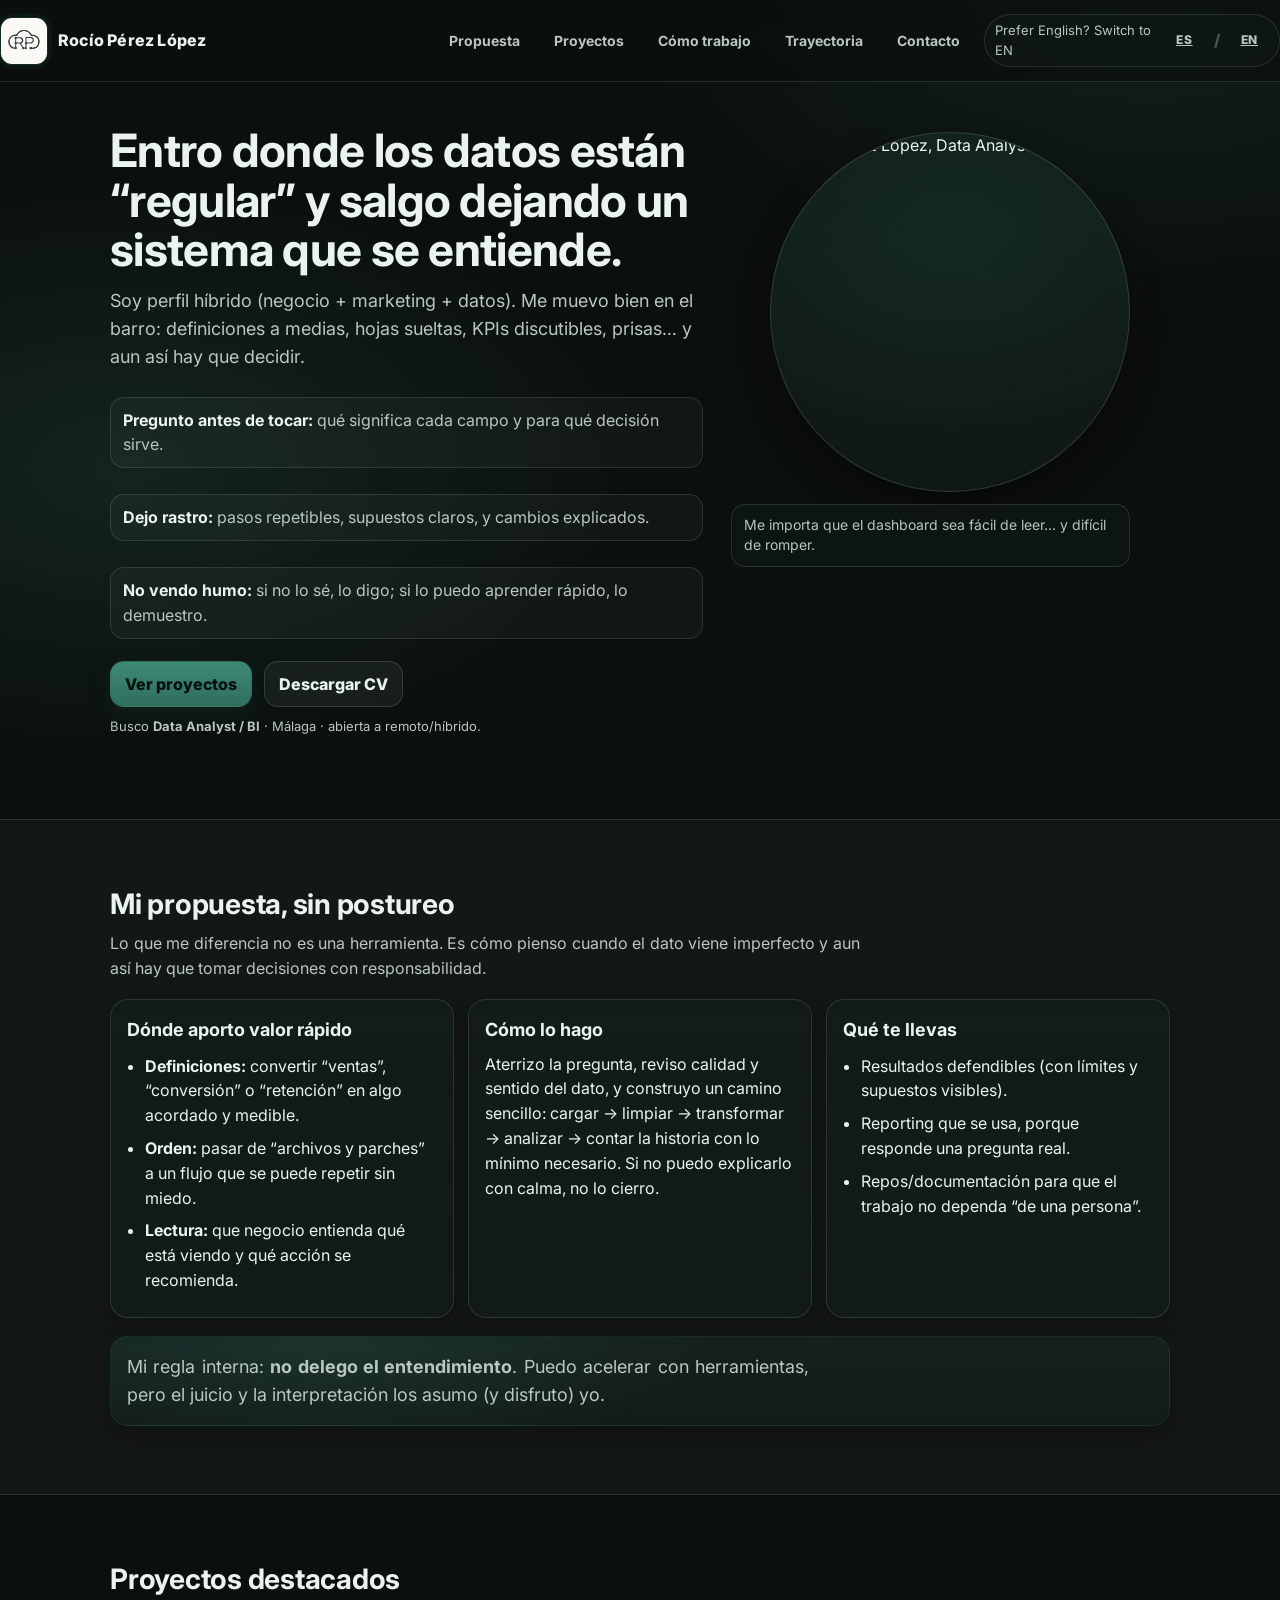
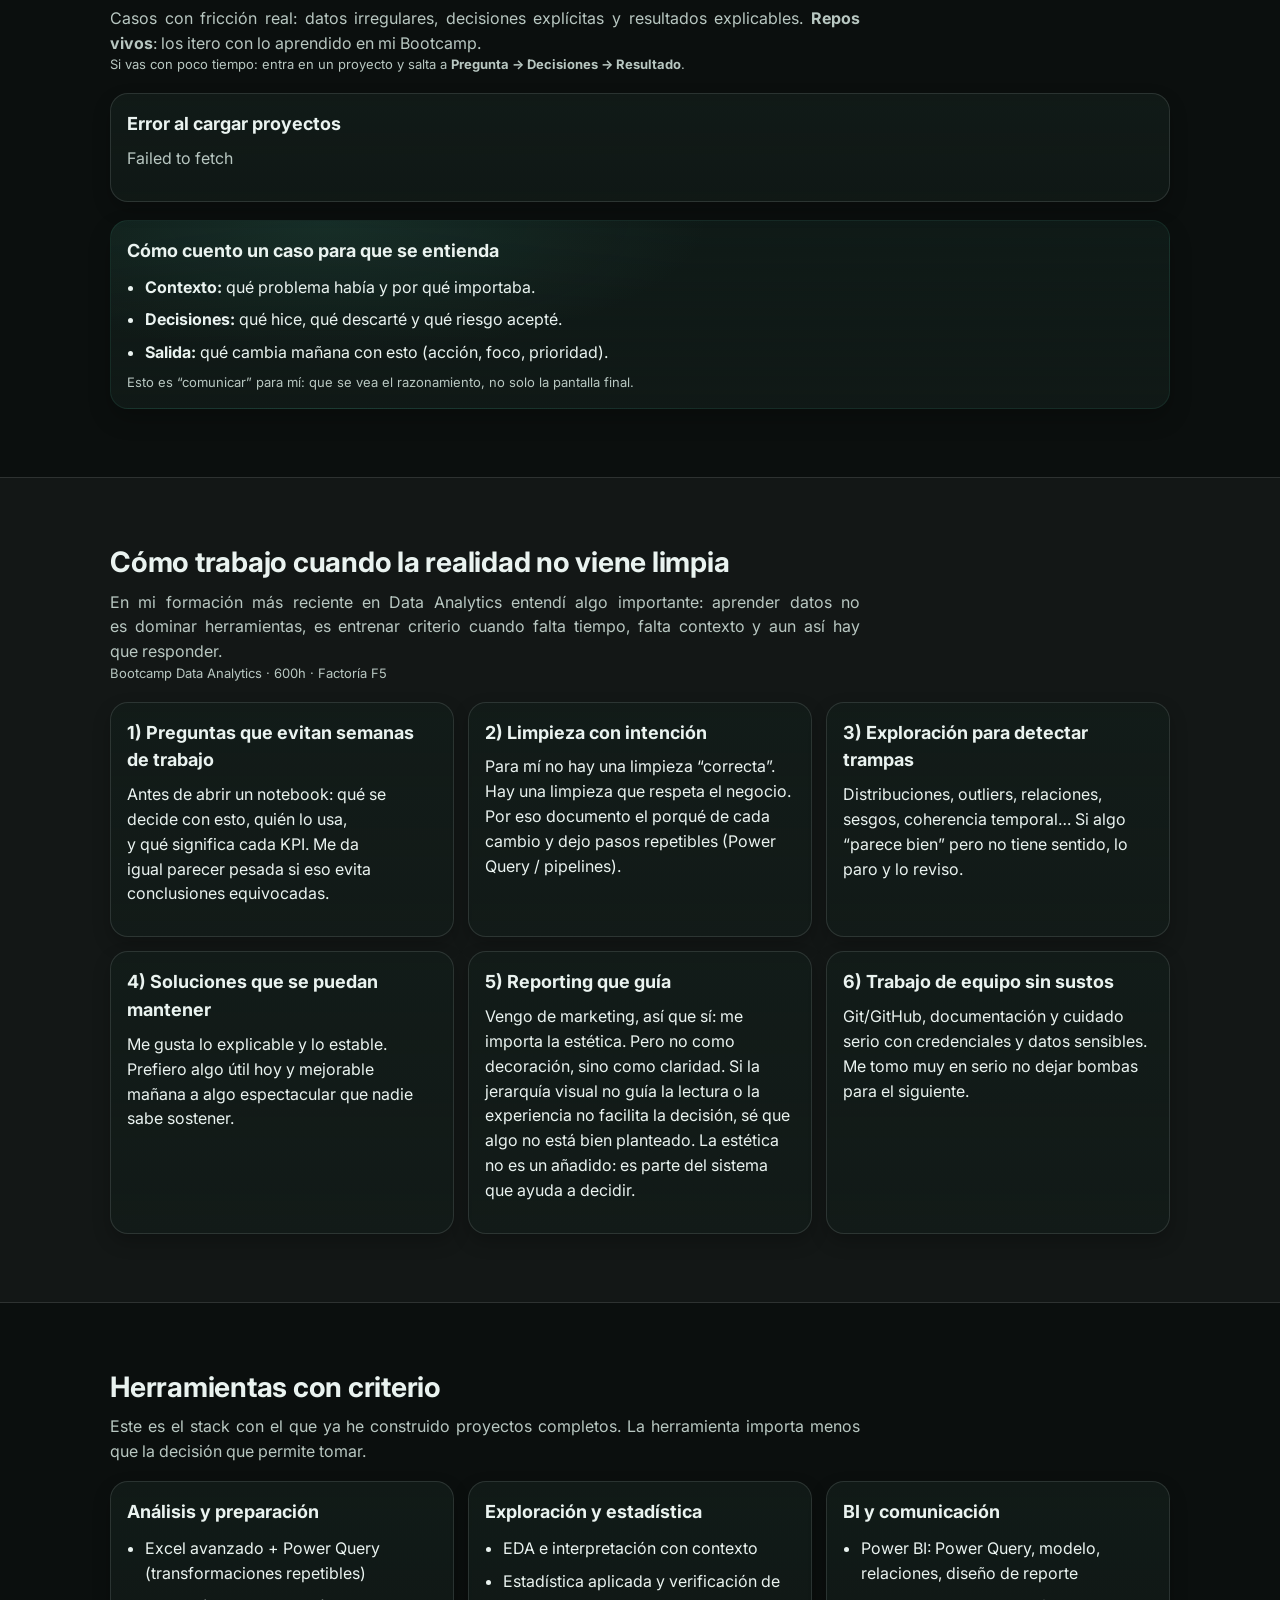
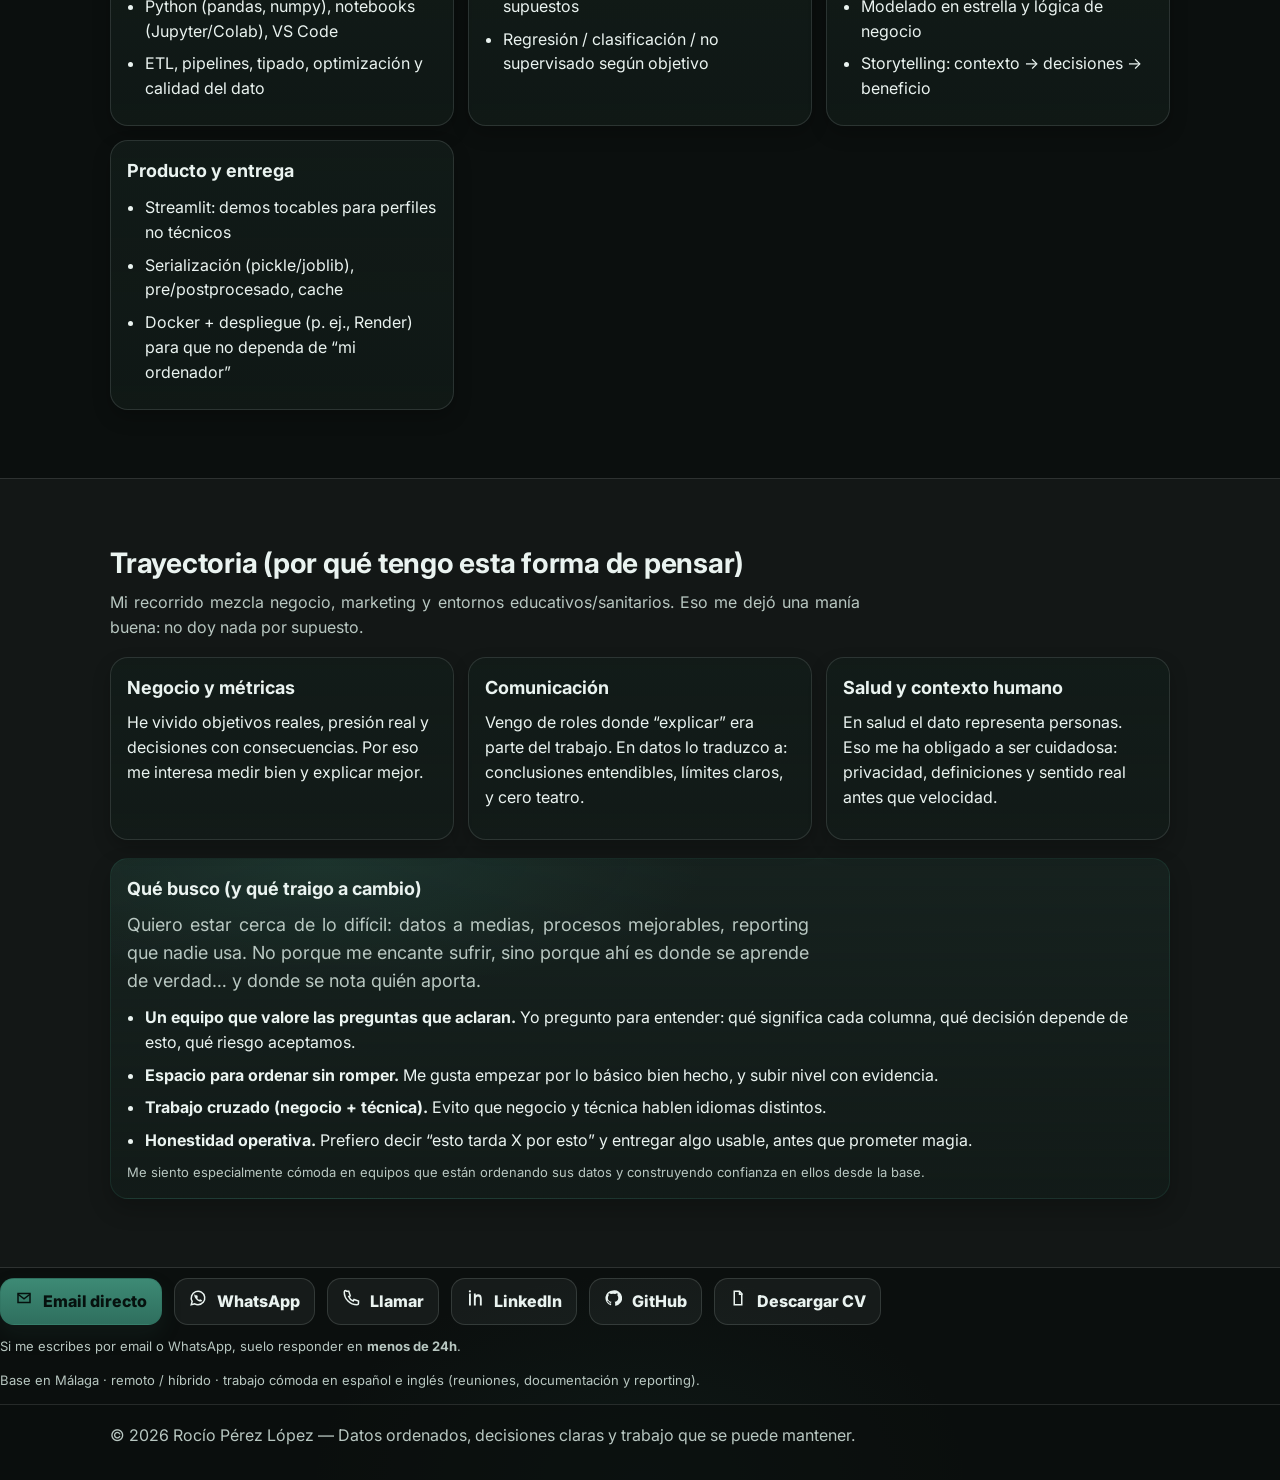
==== commit 31e3cca2: "feat(contact): add WhatsApp CTA, icons and 24h reply note" ====
--- a/index.html
+++ b/index.html
@@ -112,7 +112,7 @@
               target="_blank"
               rel="noopener"
             >
-              Descargar CV (PDF)
+              Descargar CV
             </a>
           </div>
 
@@ -419,44 +419,90 @@
       </div>
     </section>
 
-    <!-- CONTACTO -->
-    <section id="contacto" class="section" aria-labelledby="contacto-title">
-      <div class="container">
-        <header class="section-head">
-          <h2 id="contacto-title" class="h2">Hablemos</h2>
-
-          <p class="subhead">
-            Si estás contratando a alguien junior, pero quieres una persona seria con el dato —que pregunte,
-            documente y no se invente certezas— me encantará conocer vuestro contexto.
-          </p>
-
-          <p class="muted microcopy">
-            Si me cuentas el problema que tenéis ahora mismo (definiciones, calidad, reporting que no se usa),
-            te devuelvo un enfoque claro. Y si no encaja, al menos te llevas una idea útil.
-          </p>
-        </header>
-
-        <div class="callout" role="note" aria-label="Desde el primer mes">
-          <h3 class="h3" style="margin-top:0;">Qué puedes esperar de mí desde el primer mes</h3>
-          <ul>
-            <li>Preguntas que aclaran el objetivo antes de mover datos.</li>
-            <li>Pasos reproducibles y decisiones anotadas (para que no se pierda el razonamiento).</li>
-            <li>Comunicación clara de supuestos, límites y riesgos.</li>
-            <li>Iteración rápida sin “romper lo que ya funciona”.</li>
-          </ul>
-        </div>
-
-        <div class="contact-row" role="group" aria-label="Enlaces de contacto">
-          <a class="btn btn-primary" href="tel:+34653881191">Llamar: +34 653 881 191</a>
-          <a class="btn btn-ghost" href="mailto:rociointhecloud@gmail.com">Email directo</a>
-          <a class="btn btn-ghost" href="https://www.linkedin.com/in/rperezlopez" target="_blank" rel="noopener">LinkedIn</a>
-          <a class="btn btn-ghost" href="https://github.com/Rociointhecloud" target="_blank" rel="noopener">GitHub</a>
-          <a class="btn btn-ghost" href="assets/Rocio_Perez_Data_Analyst_CV.pdf" target="_blank" rel="noopener">CV (PDF)</a>
-        </div>
-
-        <p class="muted microcopy" style="margin-top:16px;">
-          Base en Málaga · remoto / híbrido · trabajo cómoda en español e inglés (reuniones, documentación y reporting).
-        </p>
+    <div class="contact-row" role="group" aria-label="Contacto directo">
+  <a class="btn btn-primary btn-icon" href="mailto:rociointhecloud@gmail.com" aria-label="Enviar email a Rocío">
+    <span class="icon" aria-hidden="true">
+      <!-- Mail -->
+      <svg viewBox="0 0 24 24" width="18" height="18" fill="none">
+        <path d="M4 6h16v12H4V6Z" stroke="currentColor" stroke-width="2" />
+        <path d="m4 7 8 6 8-6" stroke="currentColor" stroke-width="2" />
+      </svg>
+    </span>
+    Email directo
+  </a>
+
+  <a
+    class="btn btn-ghost btn-icon"
+    href="https://wa.me/34653881191?text=Hola%20Roc%C3%ADo%2C%20he%20visto%20tu%20portfolio%20y%20me%20gustar%C3%ADa%20hablar%20contigo%20sobre%20una%20oportunidad."
+    target="_blank"
+    rel="noopener"
+    aria-label="Abrir WhatsApp para enviar un mensaje a Rocío"
+  >
+    <span class="icon" aria-hidden="true">
+      <!-- WhatsApp -->
+      <svg viewBox="0 0 24 24" width="18" height="18" fill="none">
+        <path d="M12 21a9 9 0 1 0-7.8-4.5L3 21l4.7-1.2A8.9 8.9 0 0 0 12 21Z" stroke="currentColor" stroke-width="2" />
+        <path d="M9.2 8.8c.2-.4.4-.4.7-.4h.6c.2 0 .4 0 .5.3l.7 1.7c.1.3.1.5 0 .7l-.5.6c-.2.2-.2.4 0 .6.5.9 1.2 1.6 2.1 2.1.2.1.4.1.6 0l.6-.5c.2-.1.4-.1.7 0l1.7.7c.3.1.3.3.3.5v.6c0 .3 0 .5-.4.7-.6.4-1.6.5-2.9.1-1.4-.4-2.8-1.4-4-2.6-1.2-1.2-2.2-2.6-2.6-4-.4-1.3-.3-2.3.1-2.9Z" fill="currentColor"/>
+      </svg>
+    </span>
+    WhatsApp
+  </a>
+
+  <a class="btn btn-ghost btn-icon" href="tel:+34653881191" aria-label="Llamar a Rocío al +34 653 881 191">
+    <span class="icon" aria-hidden="true">
+      <!-- Phone -->
+      <svg viewBox="0 0 24 24" width="18" height="18" fill="none">
+        <path d="M6 3h3l2 6-2 1c1 3 3 5 6 6l1-2 6 2v3c0 1-1 2-2 2-9.4 0-17-7.6-17-17 0-1 1-2 2-2Z" stroke="currentColor" stroke-width="2" />
+      </svg>
+    </span>
+    Llamar
+  </a>
+
+  <a class="btn btn-ghost btn-icon" href="https://www.linkedin.com/in/rperezlopez" target="_blank" rel="noopener"
+     aria-label="Abrir LinkedIn de Rocío (se abre en una pestaña nueva)">
+    <span class="icon" aria-hidden="true">
+      <!-- LinkedIn -->
+      <svg viewBox="0 0 24 24" width="18" height="18" fill="none">
+        <path d="M6.5 9H4v16h2.5V9Z" transform="translate(0 -3)" fill="currentColor"/>
+        <path d="M5.2 5.8a1.5 1.5 0 1 0 0-3 1.5 1.5 0 0 0 0 3Z" transform="translate(0 -1.2)" fill="currentColor"/>
+        <path d="M20 11.5c-1.2-1.3-2.8-1.6-4-1.6-1.3 0-2.3.5-3 1.3V9H10.5v16H13v-8.5c0-2.2 1.2-3.4 2.9-3.4 1.6 0 2.6 1.1 2.6 3.2V25H21v-9c0-1.9-.4-3.4-1-4.5Z" transform="translate(0 -3)" fill="currentColor"/>
+      </svg>
+    </span>
+    LinkedIn
+  </a>
+
+  <a class="btn btn-ghost btn-icon" href="https://github.com/Rociointhecloud" target="_blank" rel="noopener"
+     aria-label="Abrir GitHub de Rocío (se abre en una pestaña nueva)">
+    <span class="icon" aria-hidden="true">
+      <!-- GitHub -->
+      <svg viewBox="0 0 24 24" width="18" height="18" fill="none">
+        <path fill="currentColor" d="M12 2a10 10 0 0 0-3.2 19.5c.5.1.7-.2.7-.5v-1.7c-3 .7-3.6-1.3-3.6-1.3-.5-1.2-1.2-1.5-1.2-1.5-1-.7.1-.7.1-.7 1.1.1 1.7 1.1 1.7 1.1 1 .1.7 2.1 2.9 1.5.1-.7.4-1.2.7-1.5-2.4-.3-4.9-1.2-4.9-5.4 0-1.2.4-2.1 1.1-2.9-.1-.3-.5-1.4.1-2.9 0 0 .9-.3 3 1.1a10 10 0 0 1 5.4 0c2.1-1.4 3-1.1 3-1.1.6 1.5.2 2.6.1 2.9.7.8 1.1 1.7 1.1 2.9 0 4.2-2.5 5.1-4.9 5.4.4.3.8 1 .8 2v3c0 .3.2.6.7.5A10 10 0 0 0 12 2Z"/>
+      </svg>
+    </span>
+    GitHub
+  </a>
+
+  <a class="btn btn-ghost btn-icon" href="assets/Rocio_Perez_Data_Analyst_CV.pdf" target="_blank" rel="noopener"
+     aria-label="Descargar CV en PDF (se abre en una pestaña nueva)">
+    <span class="icon" aria-hidden="true">
+      <!-- File -->
+      <svg viewBox="0 0 24 24" width="18" height="18" fill="none">
+        <path d="M7 3h7l3 3v15H7V3Z" stroke="currentColor" stroke-width="2"/>
+        <path d="M14 3v4h4" stroke="currentColor" stroke-width="2"/>
+      </svg>
+    </span>
+    Descargar CV
+  </a>
+</div>
+
+<p class="muted microcopy" style="margin-top:12px;">
+  Si me escribes por email o WhatsApp, suelo responder en <strong>menos de 24h</strong>.
+</p>
+
+<p class="muted microcopy" style="margin-top:10px;">
+  Base en Málaga · remoto / híbrido · trabajo cómoda en español e inglés (reuniones, documentación y reporting).
+</p>
+    
       </div>
     </section>
 
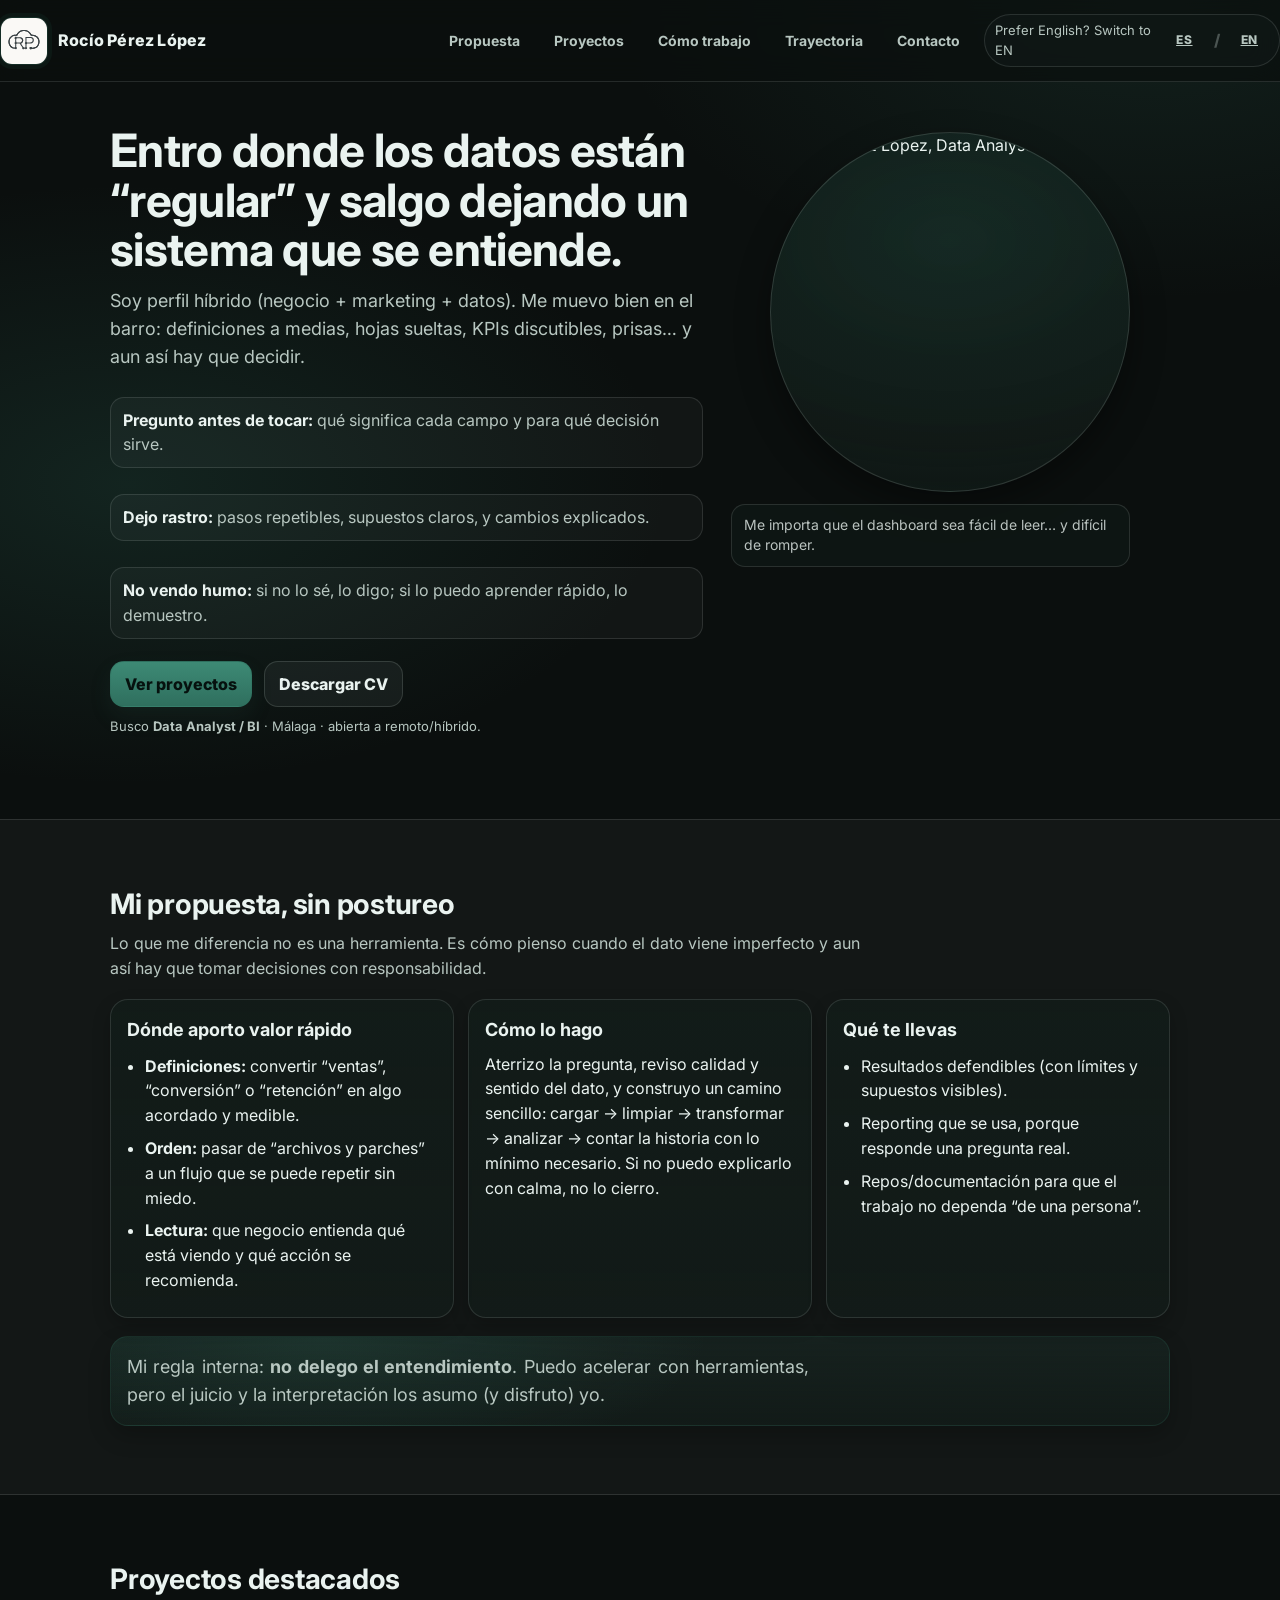
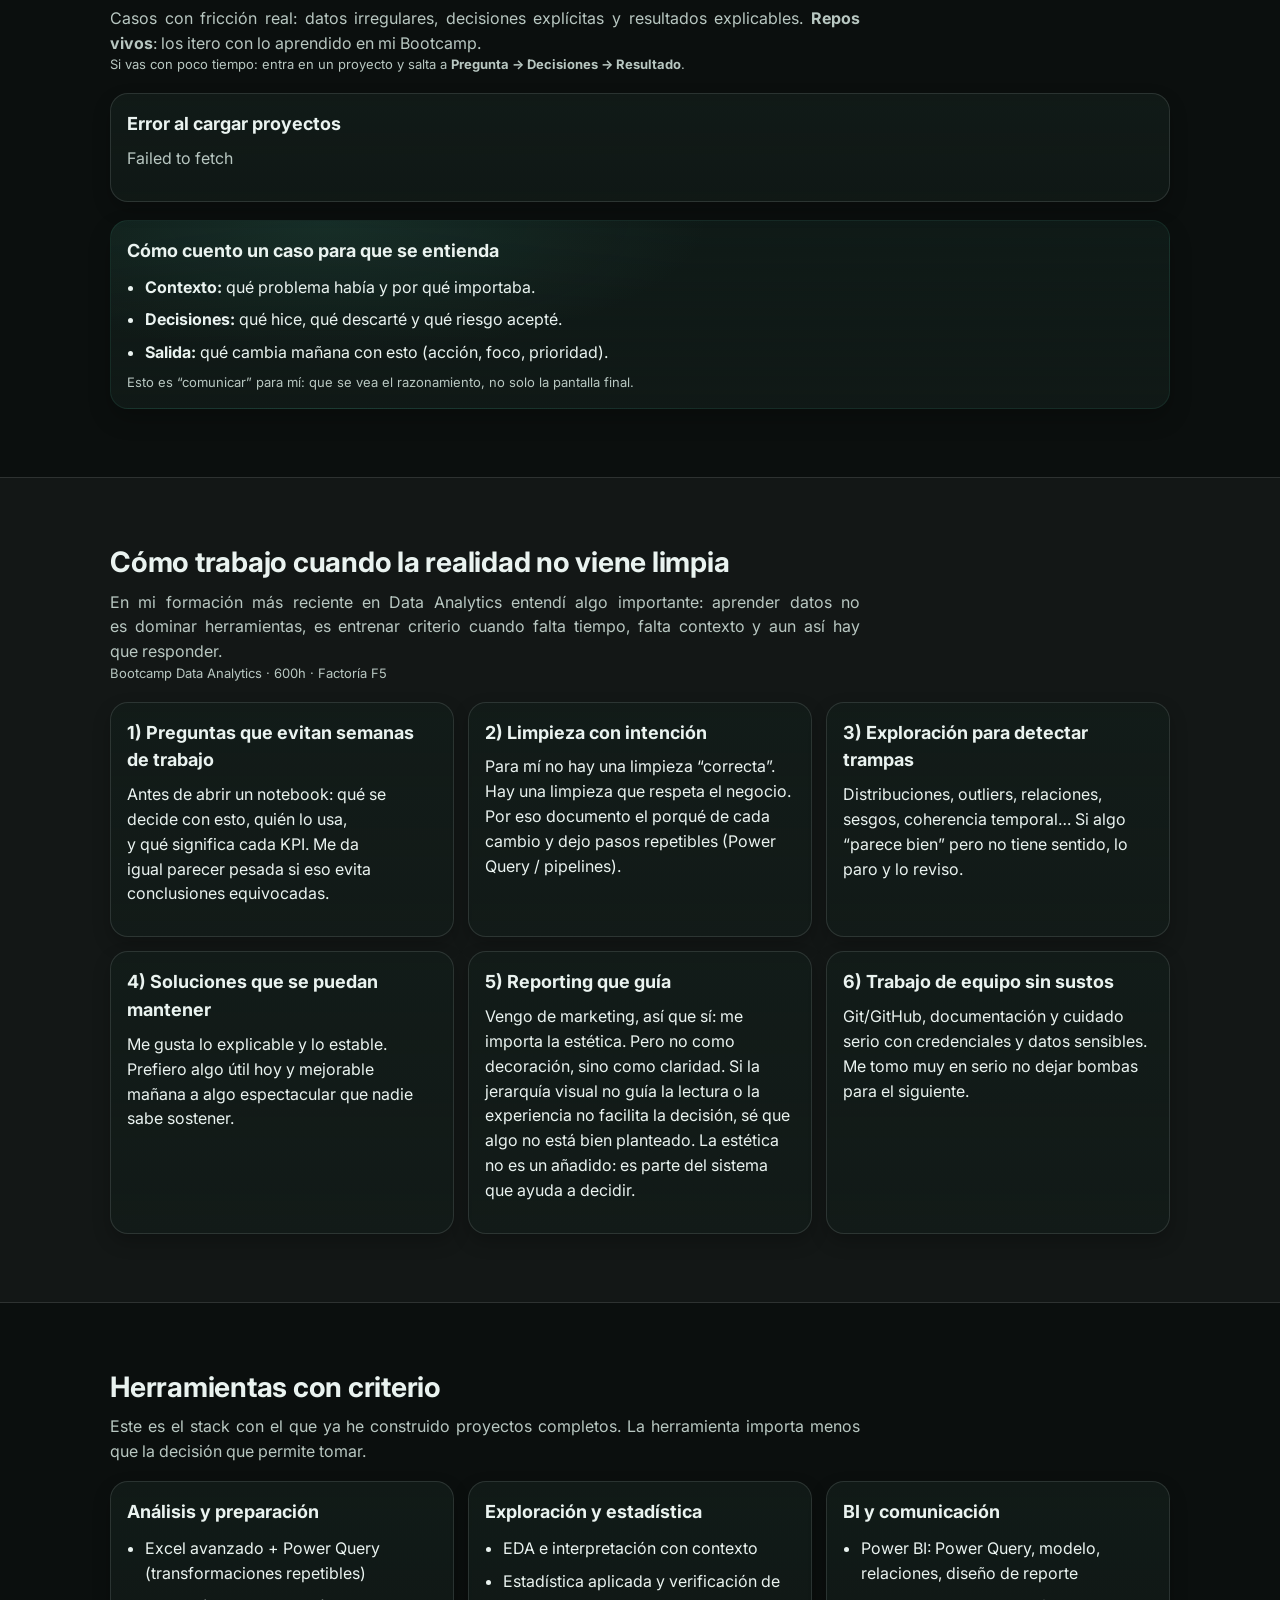
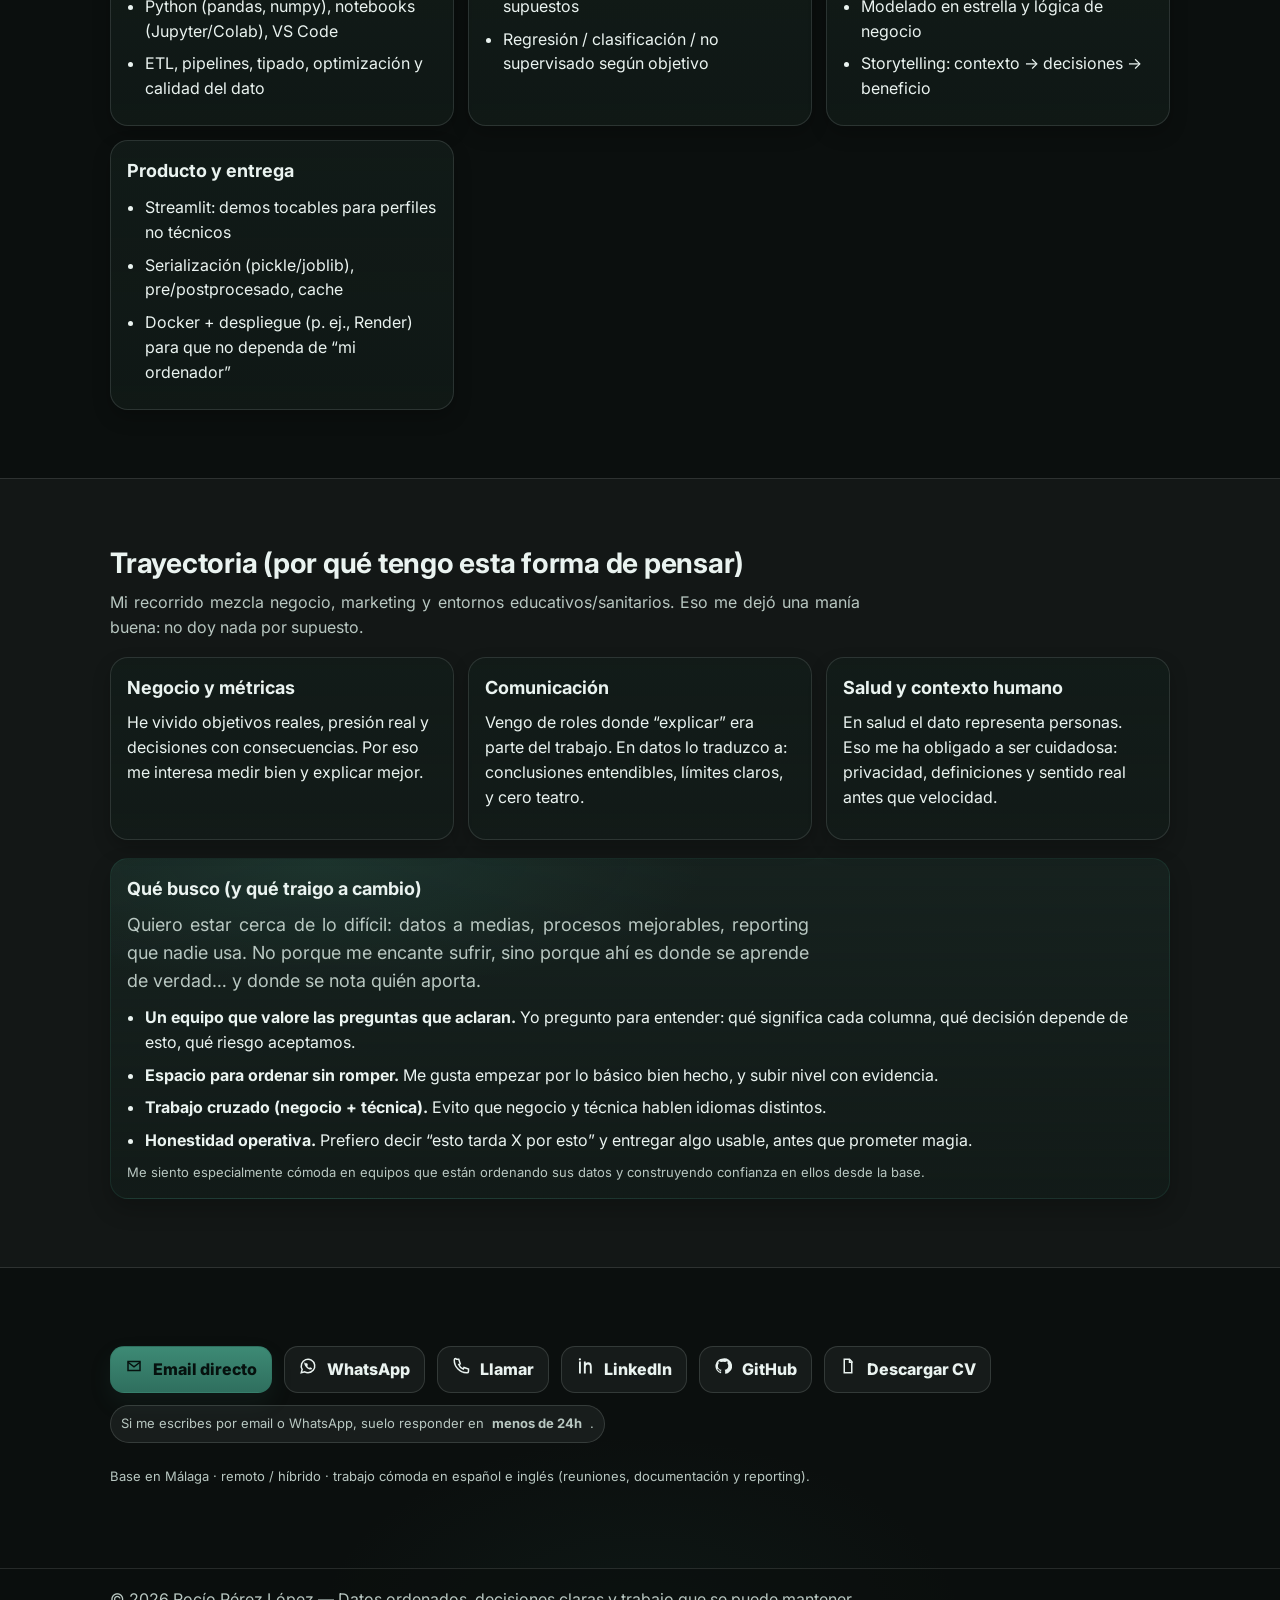
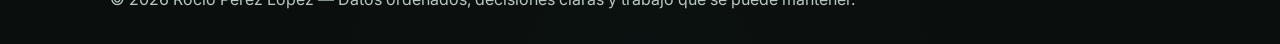
==== commit 87ca6587: "feat(contact): add icon CTAs + WhatsApp links (ES)" ====
--- a/index.html
+++ b/index.html
@@ -419,10 +419,11 @@
       </div>
     </section>
 
+    <section id="contacto" class="section" aria-labelledby="contacto-title">
+  <div class="container">
     <div class="contact-row" role="group" aria-label="Contacto directo">
   <a class="btn btn-primary btn-icon" href="mailto:rociointhecloud@gmail.com" aria-label="Enviar email a Rocío">
     <span class="icon" aria-hidden="true">
-      <!-- Mail -->
       <svg viewBox="0 0 24 24" width="18" height="18" fill="none">
         <path d="M4 6h16v12H4V6Z" stroke="currentColor" stroke-width="2" />
         <path d="m4 7 8 6 8-6" stroke="currentColor" stroke-width="2" />
@@ -439,7 +440,6 @@
     aria-label="Abrir WhatsApp para enviar un mensaje a Rocío"
   >
     <span class="icon" aria-hidden="true">
-      <!-- WhatsApp -->
       <svg viewBox="0 0 24 24" width="18" height="18" fill="none">
         <path d="M12 21a9 9 0 1 0-7.8-4.5L3 21l4.7-1.2A8.9 8.9 0 0 0 12 21Z" stroke="currentColor" stroke-width="2" />
         <path d="M9.2 8.8c.2-.4.4-.4.7-.4h.6c.2 0 .4 0 .5.3l.7 1.7c.1.3.1.5 0 .7l-.5.6c-.2.2-.2.4 0 .6.5.9 1.2 1.6 2.1 2.1.2.1.4.1.6 0l.6-.5c.2-.1.4-.1.7 0l1.7.7c.3.1.3.3.3.5v.6c0 .3 0 .5-.4.7-.6.4-1.6.5-2.9.1-1.4-.4-2.8-1.4-4-2.6-1.2-1.2-2.2-2.6-2.6-4-.4-1.3-.3-2.3.1-2.9Z" fill="currentColor"/>
@@ -450,7 +450,6 @@
 
   <a class="btn btn-ghost btn-icon" href="tel:+34653881191" aria-label="Llamar a Rocío al +34 653 881 191">
     <span class="icon" aria-hidden="true">
-      <!-- Phone -->
       <svg viewBox="0 0 24 24" width="18" height="18" fill="none">
         <path d="M6 3h3l2 6-2 1c1 3 3 5 6 6l1-2 6 2v3c0 1-1 2-2 2-9.4 0-17-7.6-17-17 0-1 1-2 2-2Z" stroke="currentColor" stroke-width="2" />
       </svg>
@@ -461,7 +460,6 @@
   <a class="btn btn-ghost btn-icon" href="https://www.linkedin.com/in/rperezlopez" target="_blank" rel="noopener"
      aria-label="Abrir LinkedIn de Rocío (se abre en una pestaña nueva)">
     <span class="icon" aria-hidden="true">
-      <!-- LinkedIn -->
       <svg viewBox="0 0 24 24" width="18" height="18" fill="none">
         <path d="M6.5 9H4v16h2.5V9Z" transform="translate(0 -3)" fill="currentColor"/>
         <path d="M5.2 5.8a1.5 1.5 0 1 0 0-3 1.5 1.5 0 0 0 0 3Z" transform="translate(0 -1.2)" fill="currentColor"/>
@@ -474,7 +472,6 @@
   <a class="btn btn-ghost btn-icon" href="https://github.com/Rociointhecloud" target="_blank" rel="noopener"
      aria-label="Abrir GitHub de Rocío (se abre en una pestaña nueva)">
     <span class="icon" aria-hidden="true">
-      <!-- GitHub -->
       <svg viewBox="0 0 24 24" width="18" height="18" fill="none">
         <path fill="currentColor" d="M12 2a10 10 0 0 0-3.2 19.5c.5.1.7-.2.7-.5v-1.7c-3 .7-3.6-1.3-3.6-1.3-.5-1.2-1.2-1.5-1.2-1.5-1-.7.1-.7.1-.7 1.1.1 1.7 1.1 1.7 1.1 1 .1.7 2.1 2.9 1.5.1-.7.4-1.2.7-1.5-2.4-.3-4.9-1.2-4.9-5.4 0-1.2.4-2.1 1.1-2.9-.1-.3-.5-1.4.1-2.9 0 0 .9-.3 3 1.1a10 10 0 0 1 5.4 0c2.1-1.4 3-1.1 3-1.1.6 1.5.2 2.6.1 2.9.7.8 1.1 1.7 1.1 2.9 0 4.2-2.5 5.1-4.9 5.4.4.3.8 1 .8 2v3c0 .3.2.6.7.5A10 10 0 0 0 12 2Z"/>
       </svg>
@@ -485,7 +482,6 @@
   <a class="btn btn-ghost btn-icon" href="assets/Rocio_Perez_Data_Analyst_CV.pdf" target="_blank" rel="noopener"
      aria-label="Descargar CV en PDF (se abre en una pestaña nueva)">
     <span class="icon" aria-hidden="true">
-      <!-- File -->
       <svg viewBox="0 0 24 24" width="18" height="18" fill="none">
         <path d="M7 3h7l3 3v15H7V3Z" stroke="currentColor" stroke-width="2"/>
         <path d="M14 3v4h4" stroke="currentColor" stroke-width="2"/>
@@ -495,7 +491,7 @@
   </a>
 </div>
 
-<p class="muted microcopy" style="margin-top:12px;">
+<p class="contact-note muted microcopy">
   Si me escribes por email o WhatsApp, suelo responder en <strong>menos de 24h</strong>.
 </p>
 
--- a/styles.css
+++ b/styles.css
@@ -36,6 +36,12 @@
   /* Motion */
   --ease: cubic-bezier(.2,.9,.2,1);
   --t: 180ms;
+
+  /* UI tiny helpers */
+  --icon: 18px;              /* tamaño iconos en botones */
+  --btn-gap: 10px;           /* separación icono-texto */
+  --pill-bg: rgba(234,243,240,.06);
+  --pill-border: rgba(234,243,240,.14);
 }
 
 *{box-sizing:border-box}
@@ -571,3 +577,31 @@
     margin: 0 auto;
   }
 }
+
+/* ==========================================================
+   Contact polish (icon buttons + microcopy pill)
+========================================================== */
+
+/* Botones con icono (SVG inline) */
+.btn svg{
+  width: var(--icon);
+  height: var(--icon);
+  flex: 0 0 auto;
+}
+
+/* Separación icono-texto */
+.btn{
+  gap: var(--btn-gap);
+}
+
+/* Microcopy tipo badge (< 24h) */
+.contact-note{
+  display:inline-flex;
+  align-items:center;
+  gap:8px;
+  margin-top:12px;
+  padding:8px 10px;
+  border-radius:999px;
+  background: var(--pill-bg);
+  border:1px solid var(--pill-border);
+}
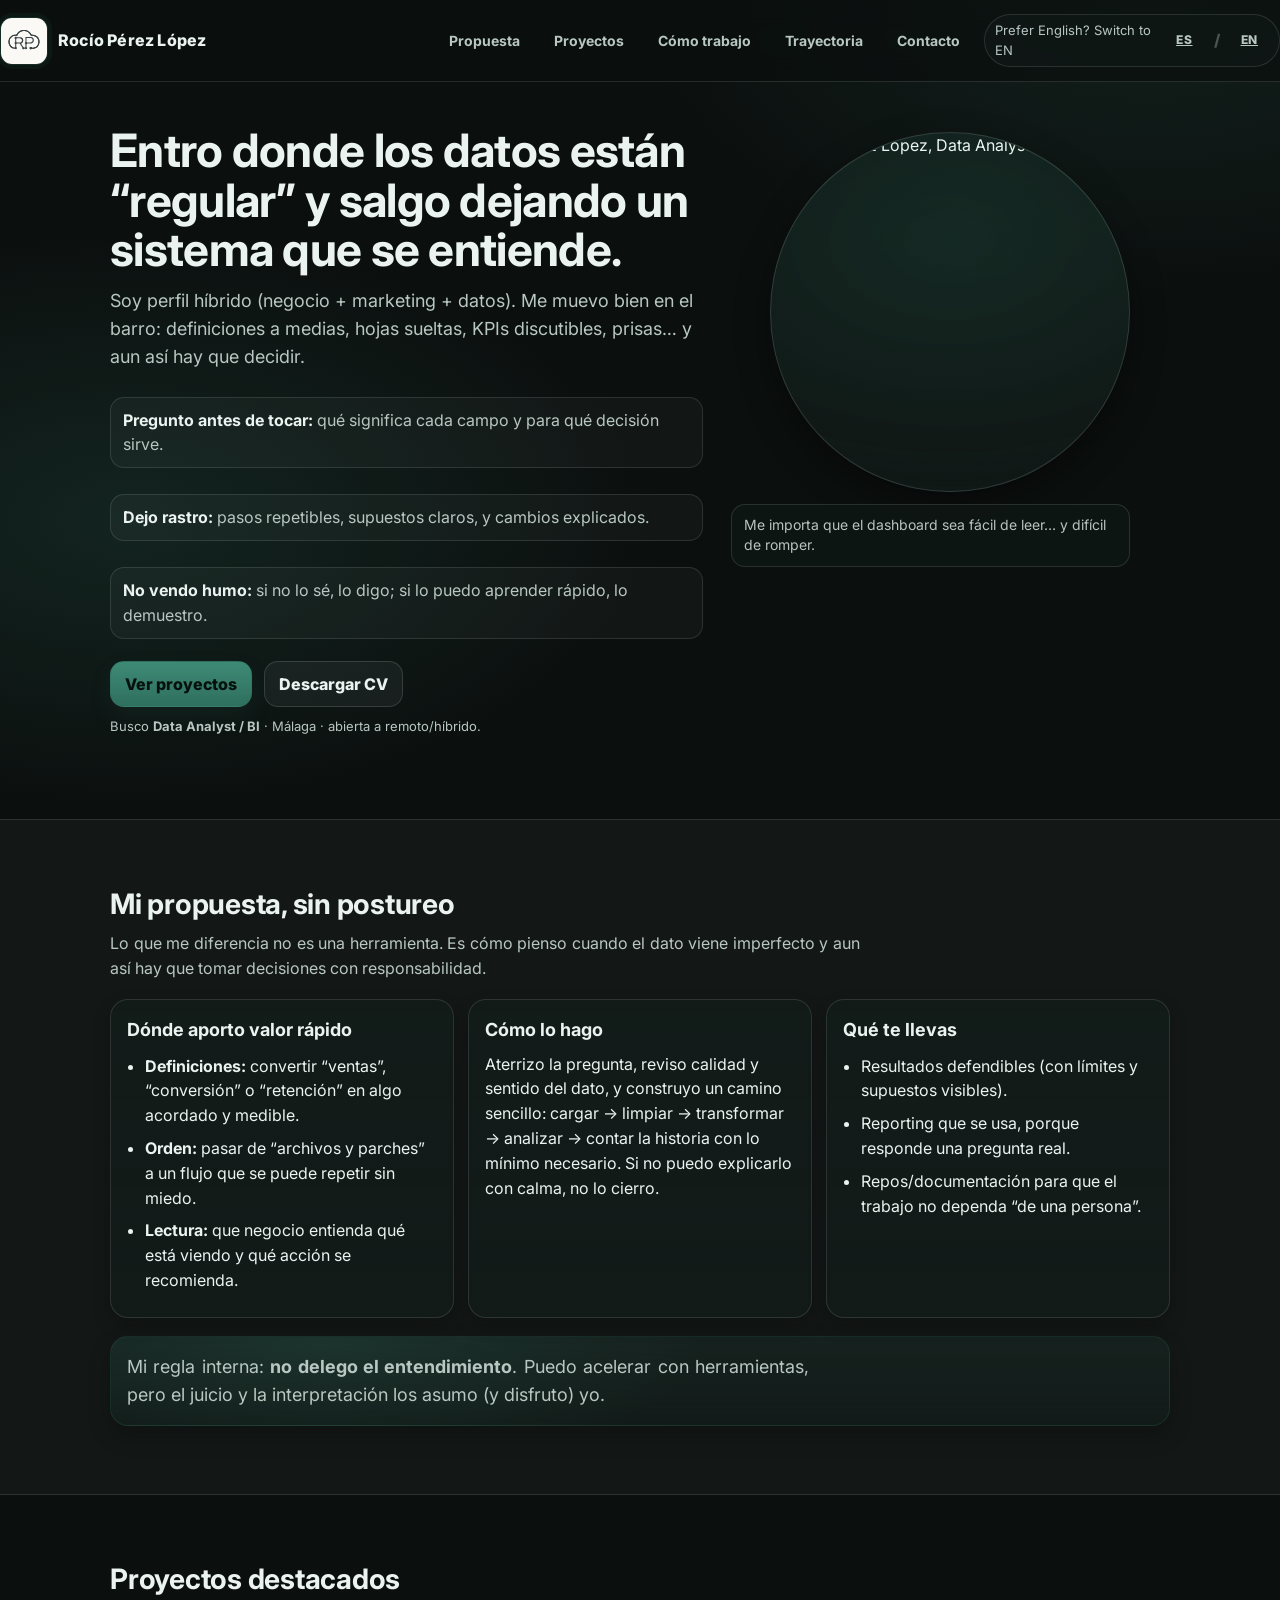
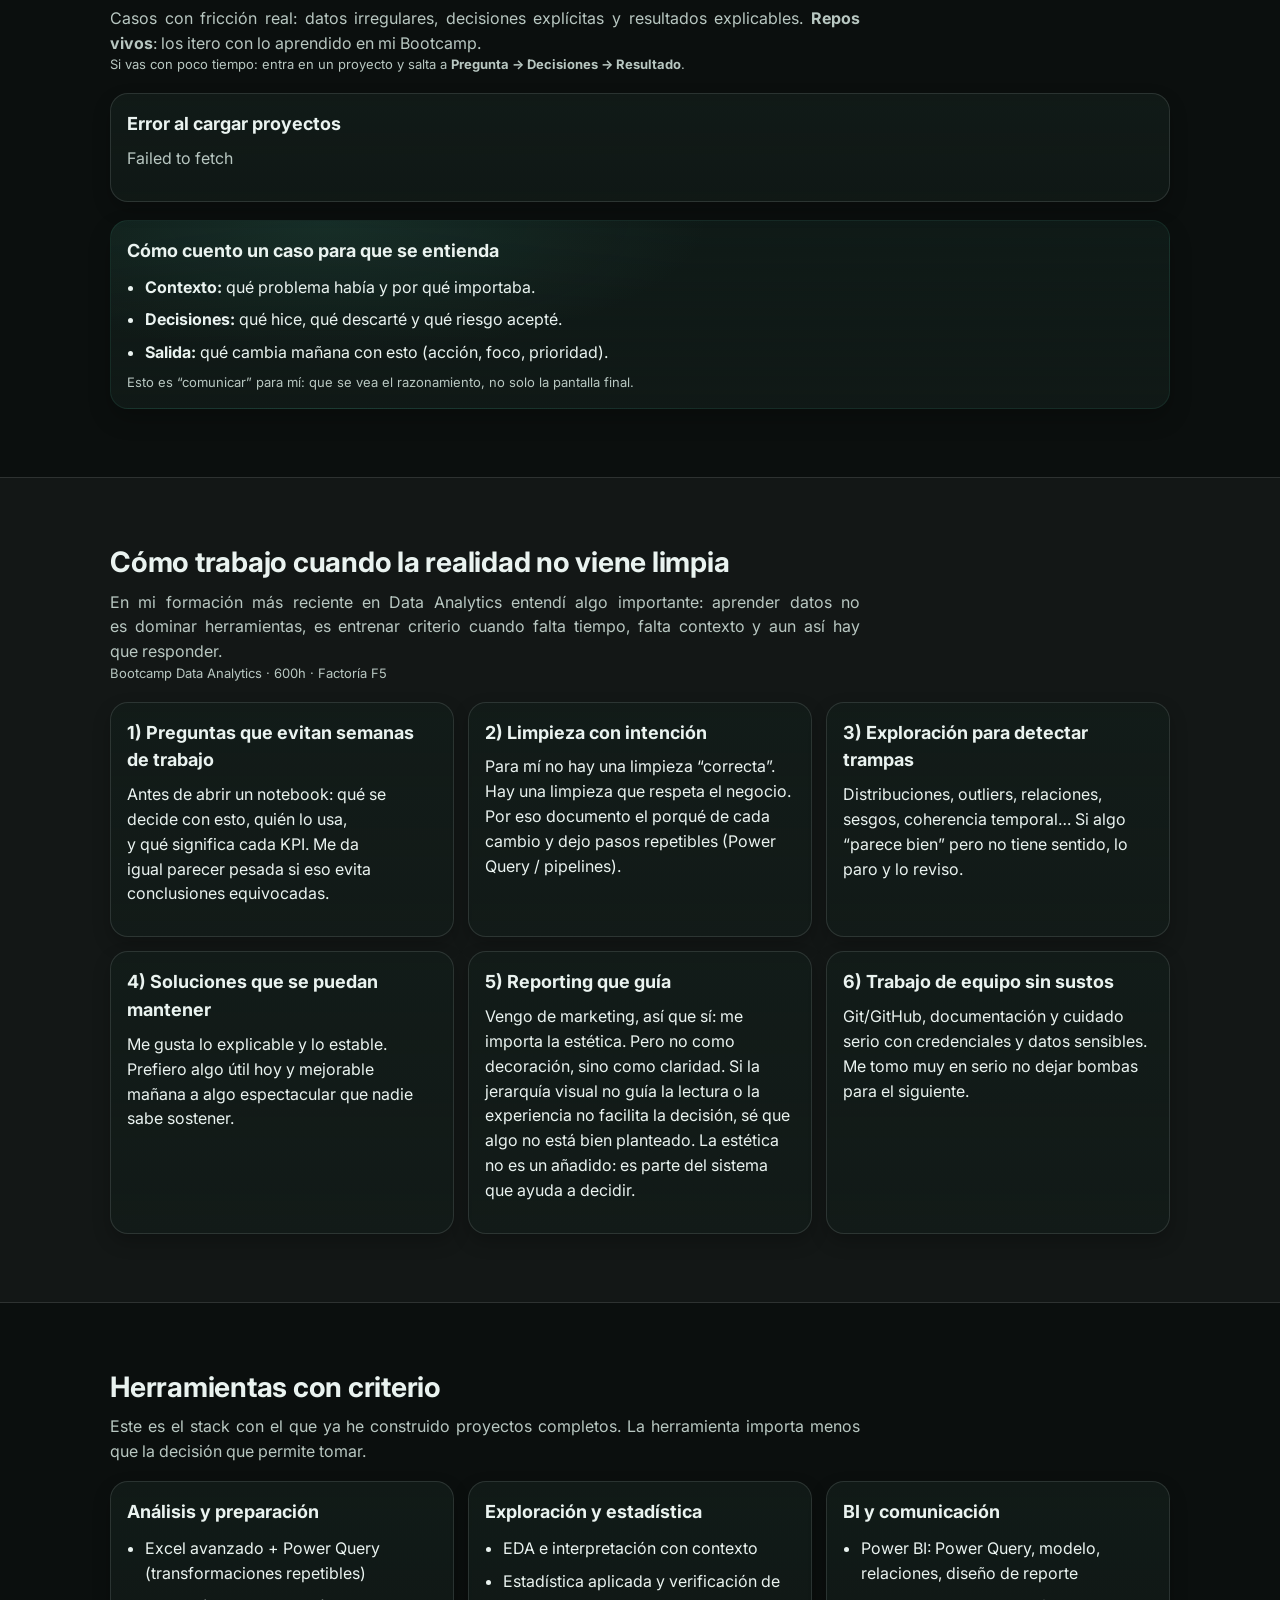
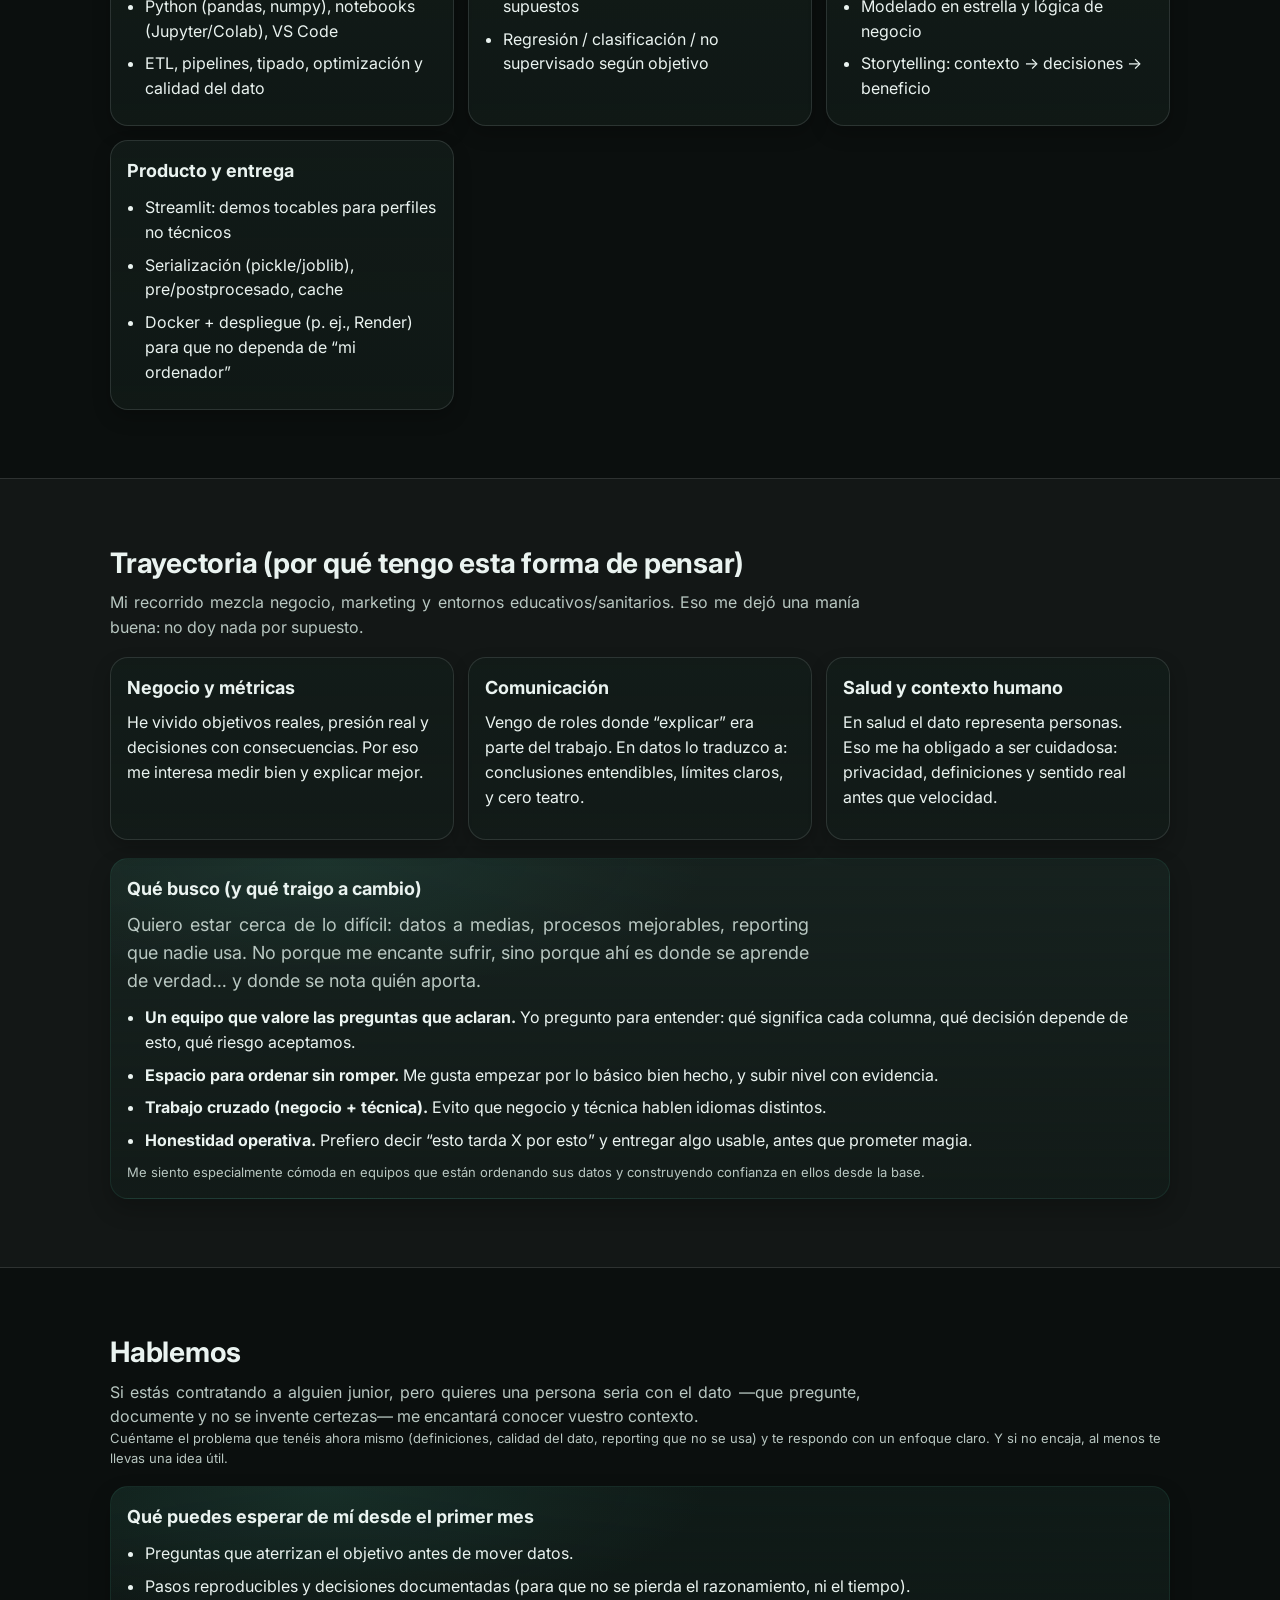
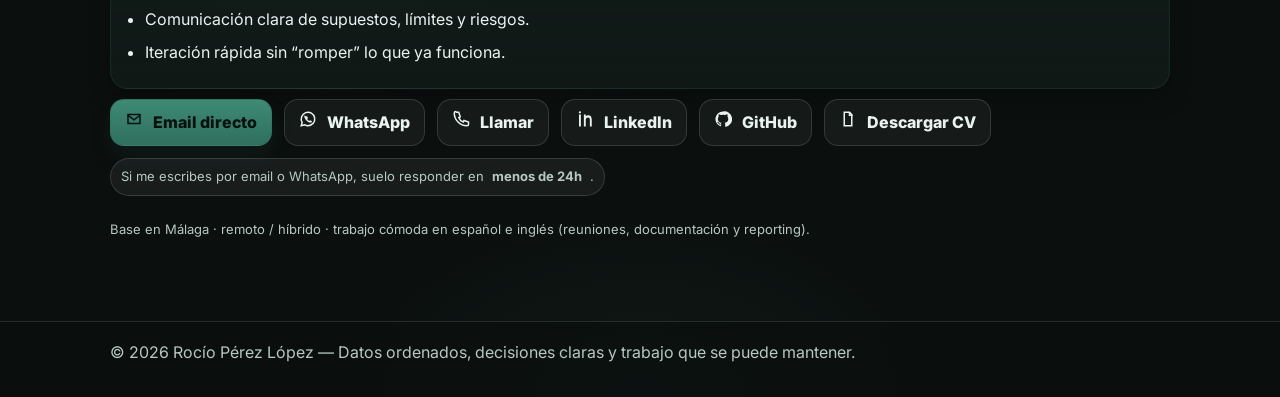
==== commit 754842c1: "feat(contact): add header and expectations callout to ES contact section" ====
--- a/index.html
+++ b/index.html
@@ -419,88 +419,127 @@
       </div>
     </section>
 
-    <section id="contacto" class="section" aria-labelledby="contacto-title">
+   <!-- CONTACTO -->
+<section id="contacto" class="section" aria-labelledby="contacto-title">
   <div class="container">
+    <header class="section-head">
+      <h2 id="contacto-title" class="h2">Hablemos</h2>
+
+      <p class="subhead">
+        Si estás contratando a alguien junior, pero quieres una persona seria con el dato —que pregunte,
+        documente y no se invente certezas— me encantará conocer vuestro contexto.
+      </p>
+
+      <p class="muted microcopy">
+        Cuéntame el problema que tenéis ahora mismo (definiciones, calidad del dato, reporting que no se usa)
+        y te respondo con un enfoque claro. Y si no encaja, al menos te llevas una idea útil.
+      </p>
+    </header>
+
+    <div class="callout" role="note" aria-label="Desde el primer mes">
+      <h3 class="h3" style="margin-top:0;">Qué puedes esperar de mí desde el primer mes</h3>
+      <ul>
+        <li>Preguntas que aterrizan el objetivo antes de mover datos.</li>
+        <li>Pasos reproducibles y decisiones documentadas (para que no se pierda el razonamiento, ni el tiempo).</li>
+        <li>Comunicación clara de supuestos, límites y riesgos.</li>
+        <li>Iteración rápida sin “romper” lo que ya funciona.</li>
+      </ul>
+    </div>
+
     <div class="contact-row" role="group" aria-label="Contacto directo">
-  <a class="btn btn-primary btn-icon" href="mailto:rociointhecloud@gmail.com" aria-label="Enviar email a Rocío">
-    <span class="icon" aria-hidden="true">
-      <svg viewBox="0 0 24 24" width="18" height="18" fill="none">
-        <path d="M4 6h16v12H4V6Z" stroke="currentColor" stroke-width="2" />
-        <path d="m4 7 8 6 8-6" stroke="currentColor" stroke-width="2" />
-      </svg>
-    </span>
-    Email directo
-  </a>
-
-  <a
-    class="btn btn-ghost btn-icon"
-    href="https://wa.me/34653881191?text=Hola%20Roc%C3%ADo%2C%20he%20visto%20tu%20portfolio%20y%20me%20gustar%C3%ADa%20hablar%20contigo%20sobre%20una%20oportunidad."
-    target="_blank"
-    rel="noopener"
-    aria-label="Abrir WhatsApp para enviar un mensaje a Rocío"
-  >
-    <span class="icon" aria-hidden="true">
-      <svg viewBox="0 0 24 24" width="18" height="18" fill="none">
-        <path d="M12 21a9 9 0 1 0-7.8-4.5L3 21l4.7-1.2A8.9 8.9 0 0 0 12 21Z" stroke="currentColor" stroke-width="2" />
-        <path d="M9.2 8.8c.2-.4.4-.4.7-.4h.6c.2 0 .4 0 .5.3l.7 1.7c.1.3.1.5 0 .7l-.5.6c-.2.2-.2.4 0 .6.5.9 1.2 1.6 2.1 2.1.2.1.4.1.6 0l.6-.5c.2-.1.4-.1.7 0l1.7.7c.3.1.3.3.3.5v.6c0 .3 0 .5-.4.7-.6.4-1.6.5-2.9.1-1.4-.4-2.8-1.4-4-2.6-1.2-1.2-2.2-2.6-2.6-4-.4-1.3-.3-2.3.1-2.9Z" fill="currentColor"/>
-      </svg>
-    </span>
-    WhatsApp
-  </a>
-
-  <a class="btn btn-ghost btn-icon" href="tel:+34653881191" aria-label="Llamar a Rocío al +34 653 881 191">
-    <span class="icon" aria-hidden="true">
-      <svg viewBox="0 0 24 24" width="18" height="18" fill="none">
-        <path d="M6 3h3l2 6-2 1c1 3 3 5 6 6l1-2 6 2v3c0 1-1 2-2 2-9.4 0-17-7.6-17-17 0-1 1-2 2-2Z" stroke="currentColor" stroke-width="2" />
-      </svg>
-    </span>
-    Llamar
-  </a>
-
-  <a class="btn btn-ghost btn-icon" href="https://www.linkedin.com/in/rperezlopez" target="_blank" rel="noopener"
-     aria-label="Abrir LinkedIn de Rocío (se abre en una pestaña nueva)">
-    <span class="icon" aria-hidden="true">
-      <svg viewBox="0 0 24 24" width="18" height="18" fill="none">
-        <path d="M6.5 9H4v16h2.5V9Z" transform="translate(0 -3)" fill="currentColor"/>
-        <path d="M5.2 5.8a1.5 1.5 0 1 0 0-3 1.5 1.5 0 0 0 0 3Z" transform="translate(0 -1.2)" fill="currentColor"/>
-        <path d="M20 11.5c-1.2-1.3-2.8-1.6-4-1.6-1.3 0-2.3.5-3 1.3V9H10.5v16H13v-8.5c0-2.2 1.2-3.4 2.9-3.4 1.6 0 2.6 1.1 2.6 3.2V25H21v-9c0-1.9-.4-3.4-1-4.5Z" transform="translate(0 -3)" fill="currentColor"/>
-      </svg>
-    </span>
-    LinkedIn
-  </a>
-
-  <a class="btn btn-ghost btn-icon" href="https://github.com/Rociointhecloud" target="_blank" rel="noopener"
-     aria-label="Abrir GitHub de Rocío (se abre en una pestaña nueva)">
-    <span class="icon" aria-hidden="true">
-      <svg viewBox="0 0 24 24" width="18" height="18" fill="none">
-        <path fill="currentColor" d="M12 2a10 10 0 0 0-3.2 19.5c.5.1.7-.2.7-.5v-1.7c-3 .7-3.6-1.3-3.6-1.3-.5-1.2-1.2-1.5-1.2-1.5-1-.7.1-.7.1-.7 1.1.1 1.7 1.1 1.7 1.1 1 .1.7 2.1 2.9 1.5.1-.7.4-1.2.7-1.5-2.4-.3-4.9-1.2-4.9-5.4 0-1.2.4-2.1 1.1-2.9-.1-.3-.5-1.4.1-2.9 0 0 .9-.3 3 1.1a10 10 0 0 1 5.4 0c2.1-1.4 3-1.1 3-1.1.6 1.5.2 2.6.1 2.9.7.8 1.1 1.7 1.1 2.9 0 4.2-2.5 5.1-4.9 5.4.4.3.8 1 .8 2v3c0 .3.2.6.7.5A10 10 0 0 0 12 2Z"/>
-      </svg>
-    </span>
-    GitHub
-  </a>
-
-  <a class="btn btn-ghost btn-icon" href="assets/Rocio_Perez_Data_Analyst_CV.pdf" target="_blank" rel="noopener"
-     aria-label="Descargar CV en PDF (se abre en una pestaña nueva)">
-    <span class="icon" aria-hidden="true">
-      <svg viewBox="0 0 24 24" width="18" height="18" fill="none">
-        <path d="M7 3h7l3 3v15H7V3Z" stroke="currentColor" stroke-width="2"/>
-        <path d="M14 3v4h4" stroke="currentColor" stroke-width="2"/>
-      </svg>
-    </span>
-    Descargar CV
-  </a>
-</div>
-
-<p class="contact-note muted microcopy">
-  Si me escribes por email o WhatsApp, suelo responder en <strong>menos de 24h</strong>.
-</p>
-
-<p class="muted microcopy" style="margin-top:10px;">
-  Base en Málaga · remoto / híbrido · trabajo cómoda en español e inglés (reuniones, documentación y reporting).
-</p>
-    
-      </div>
-    </section>
+      <a class="btn btn-primary btn-icon" href="mailto:rociointhecloud@gmail.com" aria-label="Enviar email a Rocío">
+        <span class="icon" aria-hidden="true">
+          <svg viewBox="0 0 24 24" width="18" height="18" fill="none">
+            <path d="M4 6h16v12H4V6Z" stroke="currentColor" stroke-width="2" />
+            <path d="m4 7 8 6 8-6" stroke="currentColor" stroke-width="2" />
+          </svg>
+        </span>
+        Email directo
+      </a>
+
+      <a
+        class="btn btn-ghost btn-icon"
+        href="https://wa.me/34653881191?text=Hola%20Roc%C3%ADo%2C%20he%20visto%20tu%20portfolio%20y%20me%20gustar%C3%ADa%20hablar%20contigo%20sobre%20una%20oportunidad."
+        target="_blank"
+        rel="noopener"
+        aria-label="Abrir WhatsApp para enviar un mensaje a Rocío"
+      >
+        <span class="icon" aria-hidden="true">
+          <svg viewBox="0 0 24 24" width="18" height="18" fill="none">
+            <path d="M12 21a9 9 0 1 0-7.8-4.5L3 21l4.7-1.2A8.9 8.9 0 0 0 12 21Z" stroke="currentColor" stroke-width="2" />
+            <path d="M9.2 8.8c.2-.4.4-.4.7-.4h.6c.2 0 .4 0 .5.3l.7 1.7c.1.3.1.5 0 .7l-.5.6c-.2.2-.2.4 0 .6.5.9 1.2 1.6 2.1 2.1.2.1.4.1.6 0l.6-.5c.2-.1.4-.1.7 0l1.7.7c.3.1.3.3.3.5v.6c0 .3 0 .5-.4.7-.6.4-1.6.5-2.9.1-1.4-.4-2.8-1.4-4-2.6-1.2-1.2-2.2-2.6-2.6-4-.4-1.3-.3-2.3.1-2.9Z" fill="currentColor"/>
+          </svg>
+        </span>
+        WhatsApp
+      </a>
+
+      <a class="btn btn-ghost btn-icon" href="tel:+34653881191" aria-label="Llamar a Rocío al +34 653 881 191">
+        <span class="icon" aria-hidden="true">
+          <svg viewBox="0 0 24 24" width="18" height="18" fill="none">
+            <path d="M6 3h3l2 6-2 1c1 3 3 5 6 6l1-2 6 2v3c0 1-1 2-2 2-9.4 0-17-7.6-17-17 0-1 1-2 2-2Z" stroke="currentColor" stroke-width="2" />
+          </svg>
+        </span>
+        Llamar
+      </a>
+
+      <a
+        class="btn btn-ghost btn-icon"
+        href="https://www.linkedin.com/in/rperezlopez"
+        target="_blank"
+        rel="noopener"
+        aria-label="Abrir LinkedIn de Rocío (se abre en una pestaña nueva)"
+      >
+        <span class="icon" aria-hidden="true">
+          <svg viewBox="0 0 24 24" width="18" height="18" fill="none">
+            <path d="M6.5 9H4v16h2.5V9Z" transform="translate(0 -3)" fill="currentColor"/>
+            <path d="M5.2 5.8a1.5 1.5 0 1 0 0-3 1.5 1.5 0 0 0 0 3Z" transform="translate(0 -1.2)" fill="currentColor"/>
+            <path d="M20 11.5c-1.2-1.3-2.8-1.6-4-1.6-1.3 0-2.3.5-3 1.3V9H10.5v16H13v-8.5c0-2.2 1.2-3.4 2.9-3.4 1.6 0 2.6 1.1 2.6 3.2V25H21v-9c0-1.9-.4-3.4-1-4.5Z" transform="translate(0 -3)" fill="currentColor"/>
+          </svg>
+        </span>
+        LinkedIn
+      </a>
+
+      <a
+        class="btn btn-ghost btn-icon"
+        href="https://github.com/Rociointhecloud"
+        target="_blank"
+        rel="noopener"
+        aria-label="Abrir GitHub de Rocío (se abre en una pestaña nueva)"
+      >
+        <span class="icon" aria-hidden="true">
+          <svg viewBox="0 0 24 24" width="18" height="18" fill="none">
+            <path fill="currentColor" d="M12 2a10 10 0 0 0-3.2 19.5c.5.1.7-.2.7-.5v-1.7c-3 .7-3.6-1.3-3.6-1.3-.5-1.2-1.2-1.5-1.2-1.5-1-.7.1-.7.1-.7 1.1.1 1.7 1.1 1.7 1.1 1 .1.7 2.1 2.9 1.5.1-.7.4-1.2.7-1.5-2.4-.3-4.9-1.2-4.9-5.4 0-1.2.4-2.1 1.1-2.9-.1-.3-.5-1.4.1-2.9 0 0 .9-.3 3 1.1a10 10 0 0 1 5.4 0c2.1-1.4 3-1.1 3-1.1.6 1.5.2 2.6.1 2.9.7.8 1.1 1.7 1.1 2.9 0 4.2-2.5 5.1-4.9 5.4.4.3.8 1 .8 2v3c0 .3.2.6.7.5A10 10 0 0 0 12 2Z"/>
+          </svg>
+        </span>
+        GitHub
+      </a>
+
+      <a
+        class="btn btn-ghost btn-icon"
+        href="assets/Rocio_Perez_Data_Analyst_CV.pdf"
+        target="_blank"
+        rel="noopener"
+        aria-label="Descargar CV en PDF (se abre en una pestaña nueva)"
+      >
+        <span class="icon" aria-hidden="true">
+          <svg viewBox="0 0 24 24" width="18" height="18" fill="none">
+            <path d="M7 3h7l3 3v15H7V3Z" stroke="currentColor" stroke-width="2"/>
+            <path d="M14 3v4h4" stroke="currentColor" stroke-width="2"/>
+          </svg>
+        </span>
+        Descargar CV
+      </a>
+    </div>
+
+    <p class="contact-note muted microcopy">
+      Si me escribes por email o WhatsApp, suelo responder en <strong>menos de 24h</strong>.
+    </p>
+
+    <p class="muted microcopy" style="margin-top:10px;">
+      Base en Málaga · remoto / híbrido · trabajo cómoda en español e inglés (reuniones, documentación y reporting).
+    </p>
+  </div>
+</section>
 
   </main>
 
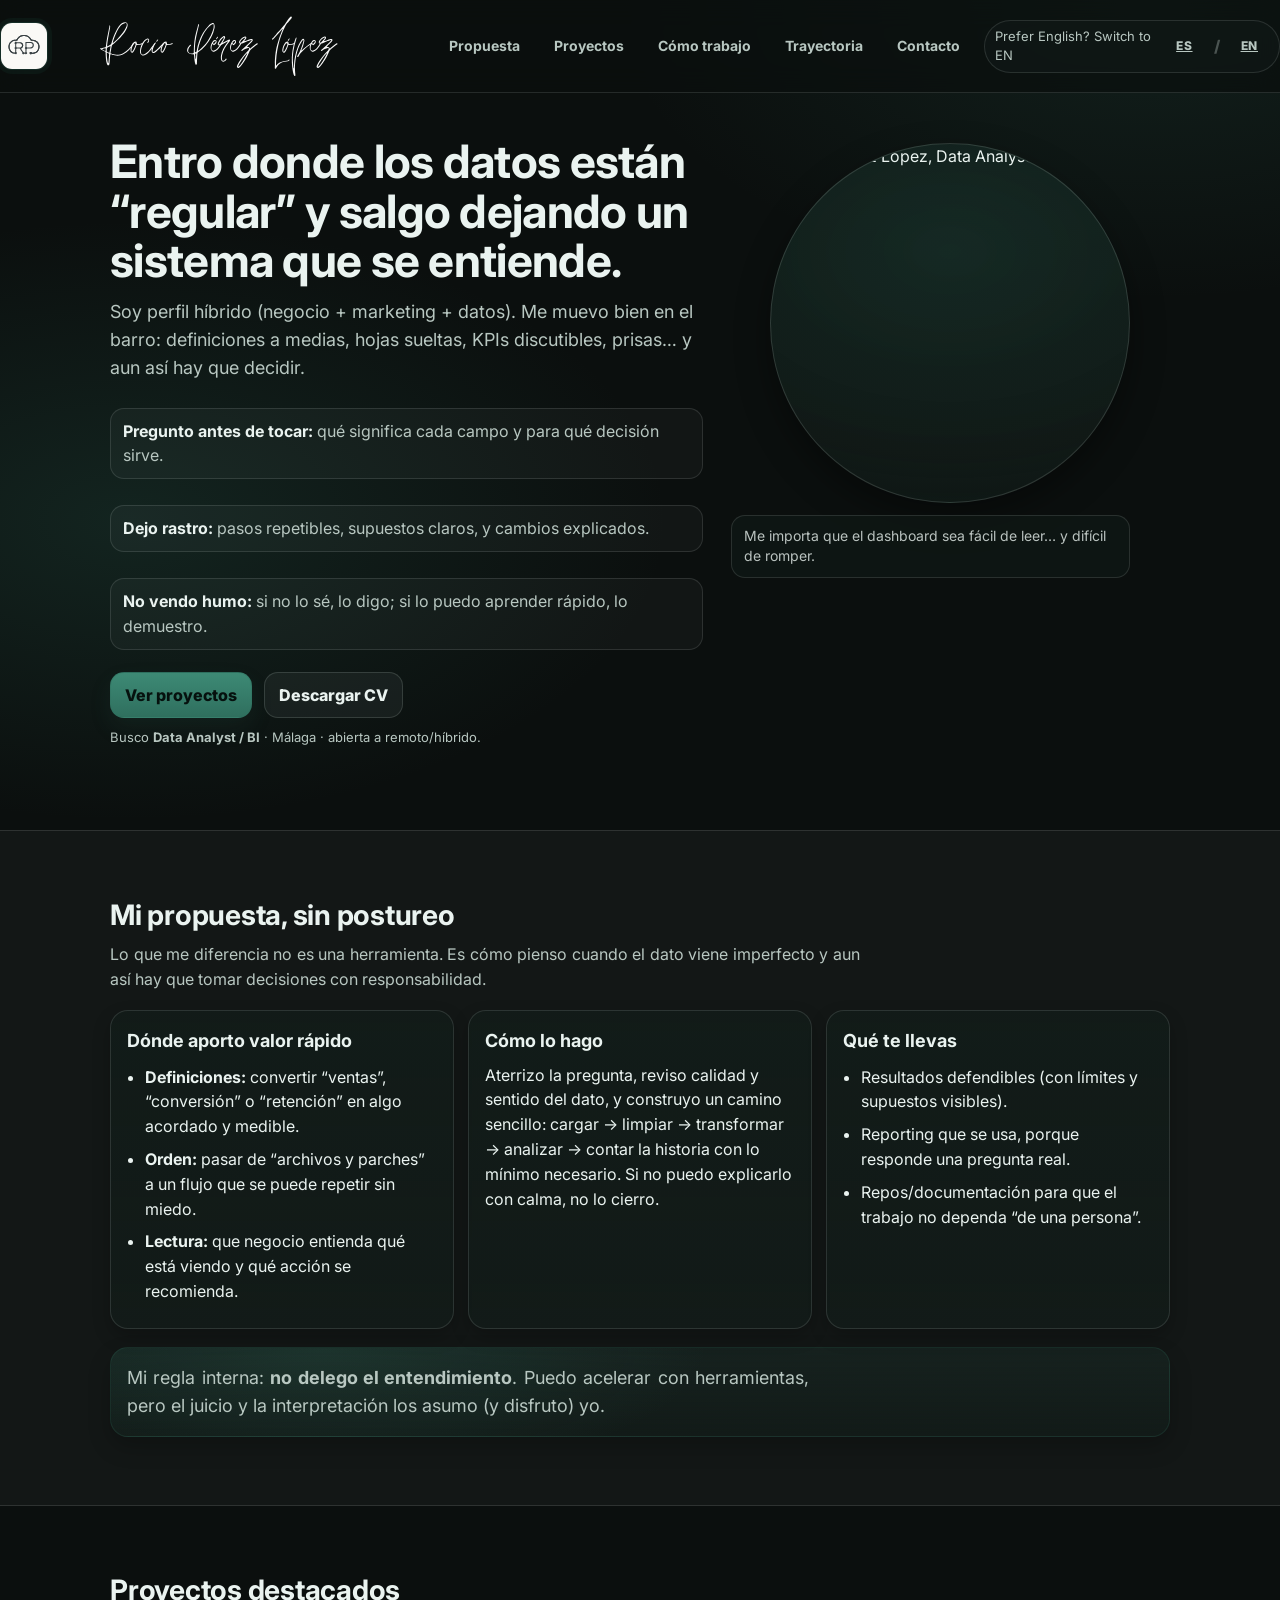
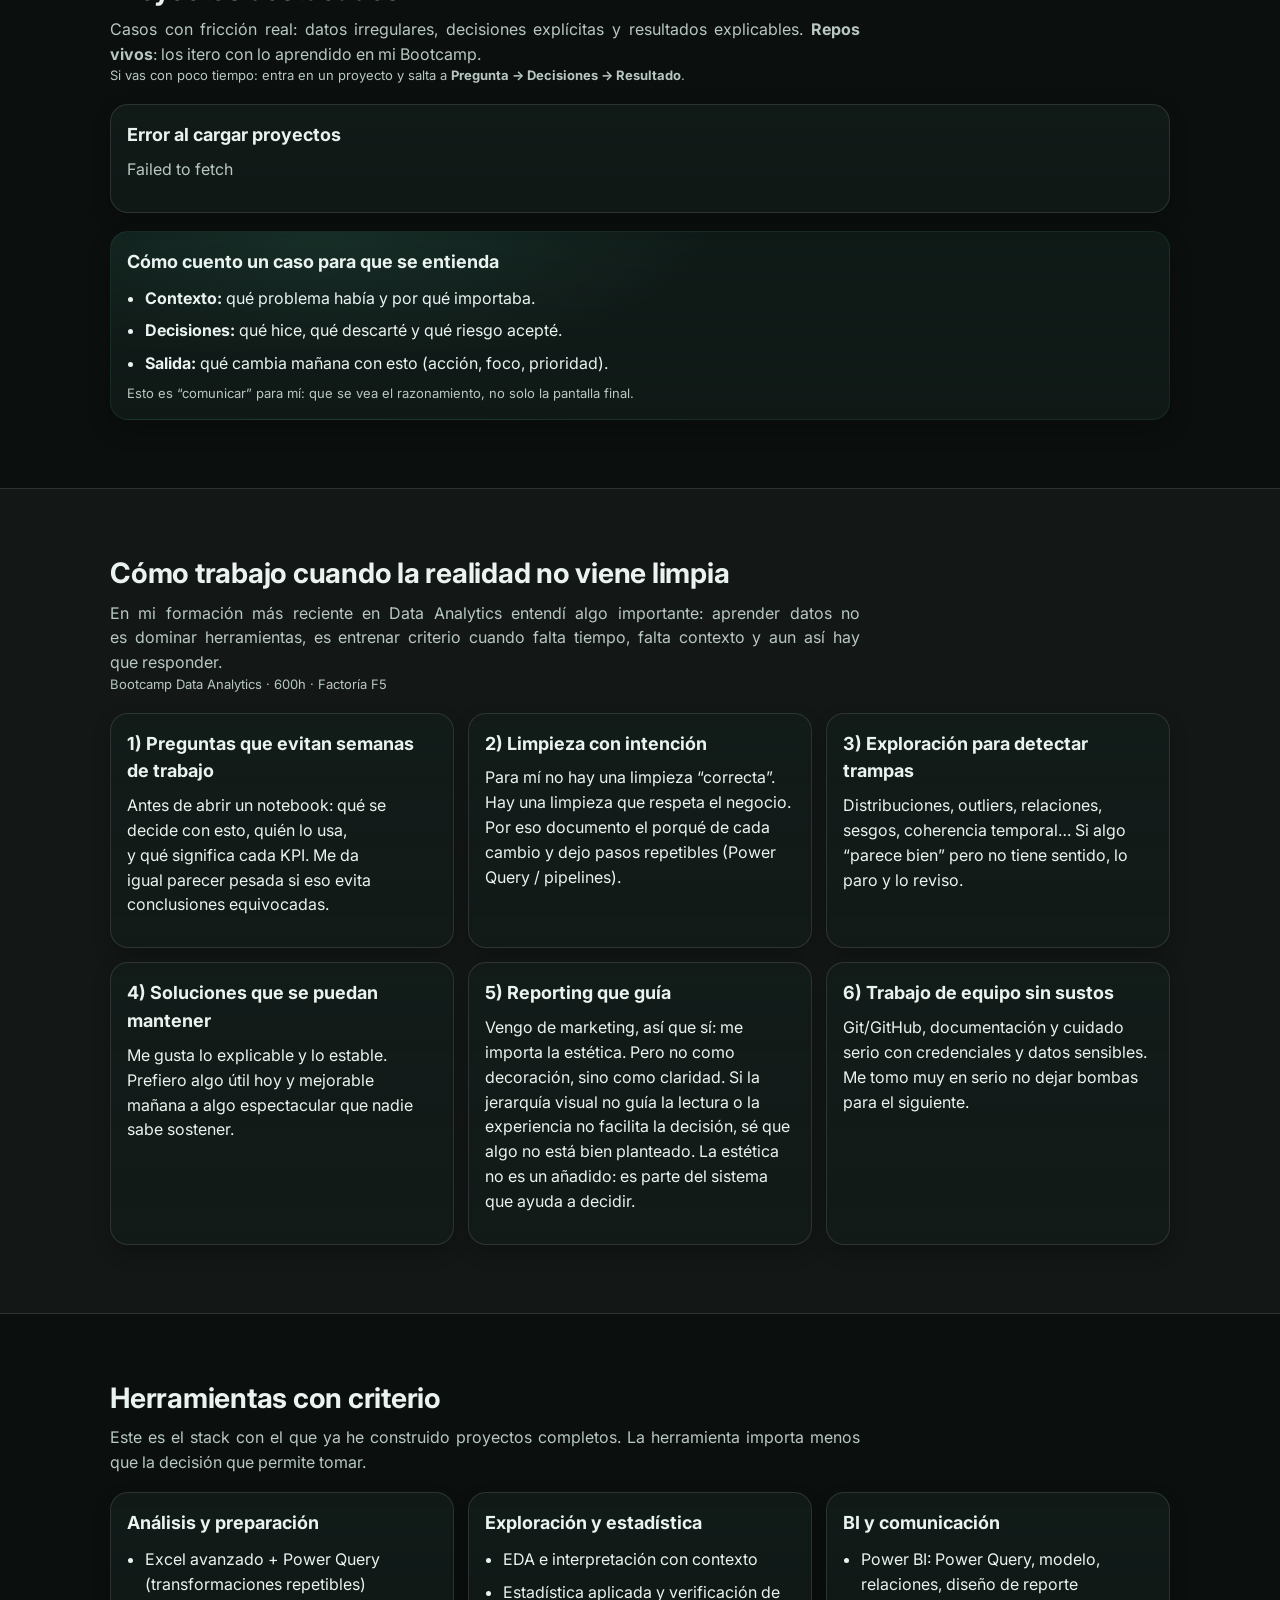
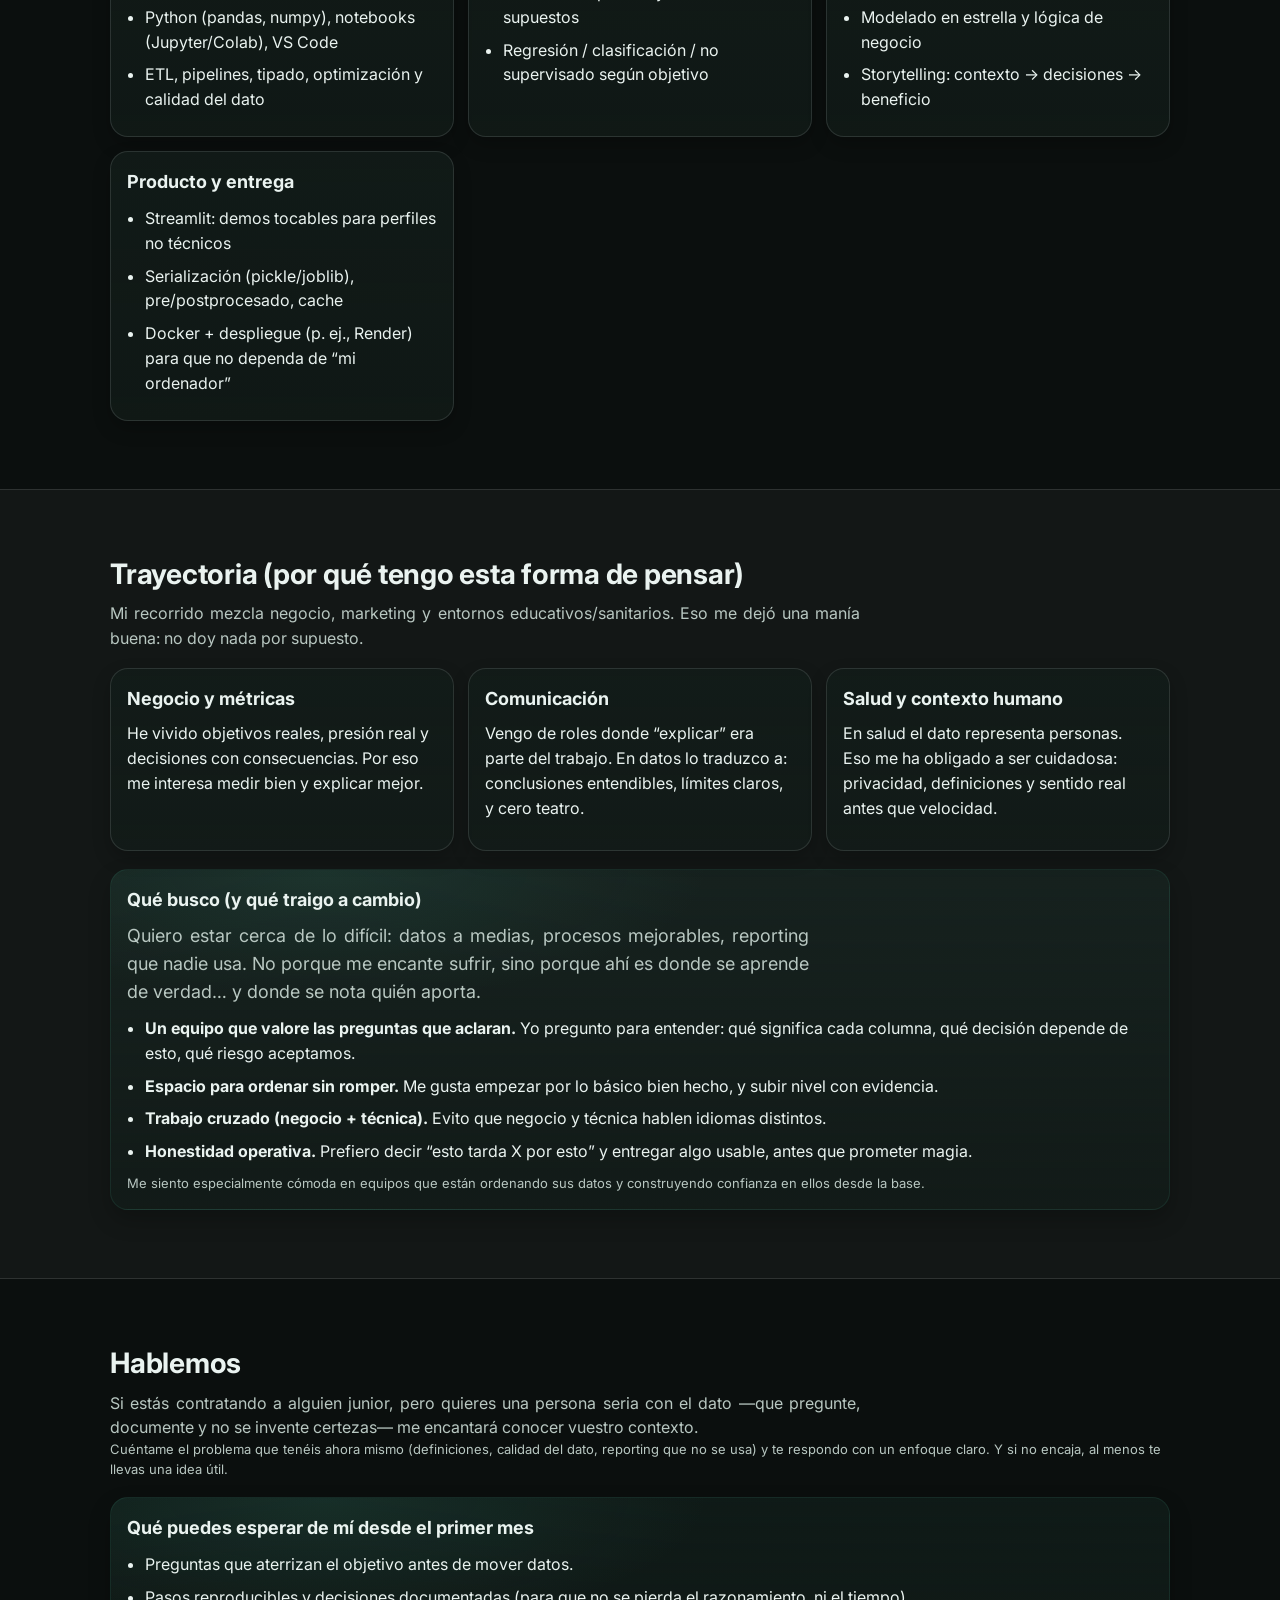
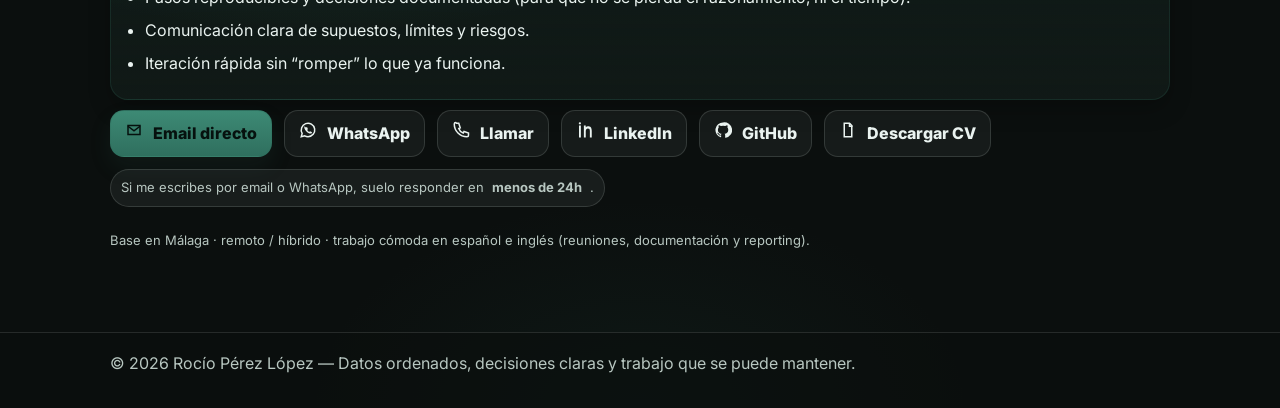
==== commit 1a1b338f: "feat(brand): add signature wordmark SVG to header navigation" ====
--- a/index.html
+++ b/index.html
@@ -49,12 +49,21 @@
   <header class="site-header" role="banner">
     <nav class="nav" aria-label="Navegación principal">
       <a class="brand" href="#top" aria-label="Ir al inicio">
-        <picture class="brand-mark" aria-hidden="true">
-          <source srcset="assets/rocio-data-analytics-logo.svg" type="image/svg+xml" />
-          <img src="assets/rocio-data-analytics-logo.png" alt="" width="48" height="48" />
-        </picture>
-        <span>Rocío Pérez López</span>
-      </a>
+  <picture class="brand-mark" aria-hidden="true">
+    <source srcset="assets/rocio-data-analytics-logo.svg" type="image/svg+xml" />
+    <img src="assets/rocio-data-analytics-logo.png" alt="" width="48" height="48" />
+  </picture>
+
+  <img
+    class="brand-wordmark"
+    src="assets/rocio-signature.svg"
+    alt=""
+    aria-hidden="true"
+    width="320"
+    height="64"
+    decoding="async"
+  />
+</a>
 
       <div class="nav-actions">
         <!-- NAV LINKS -->
